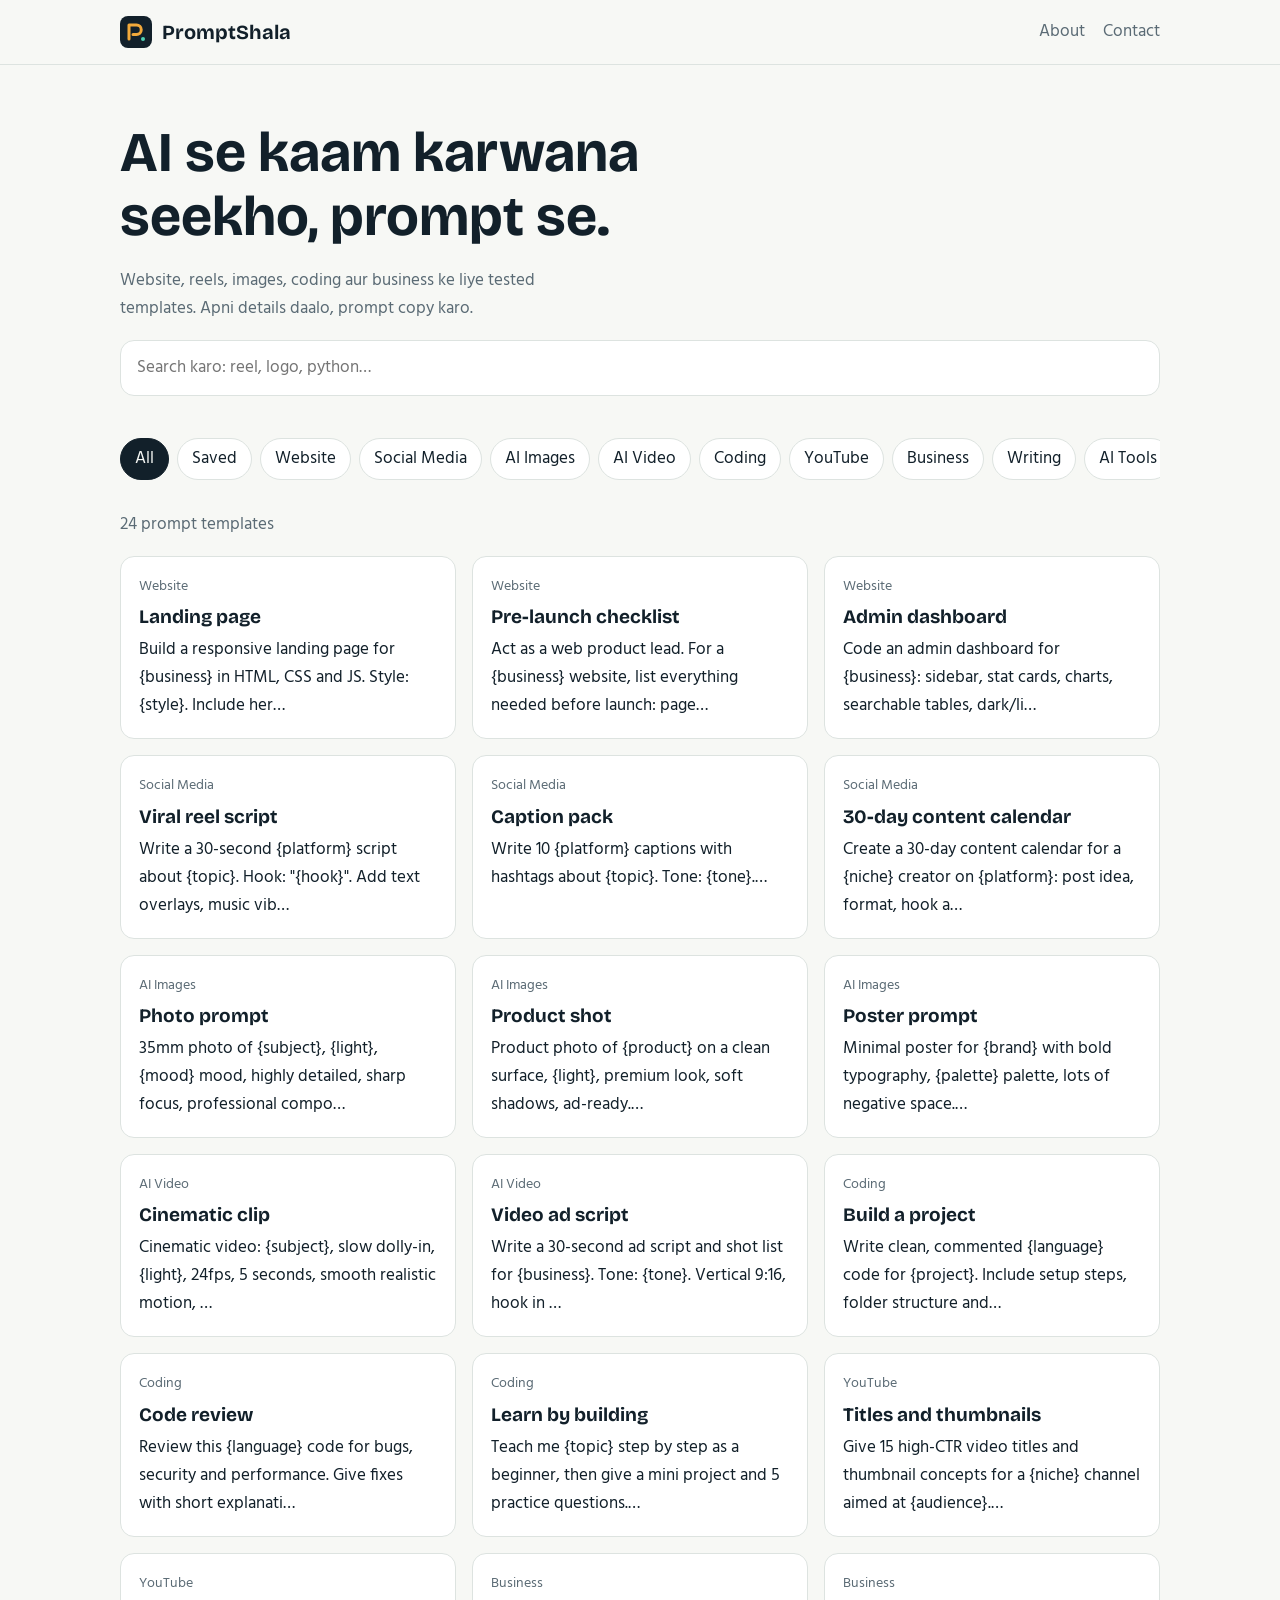
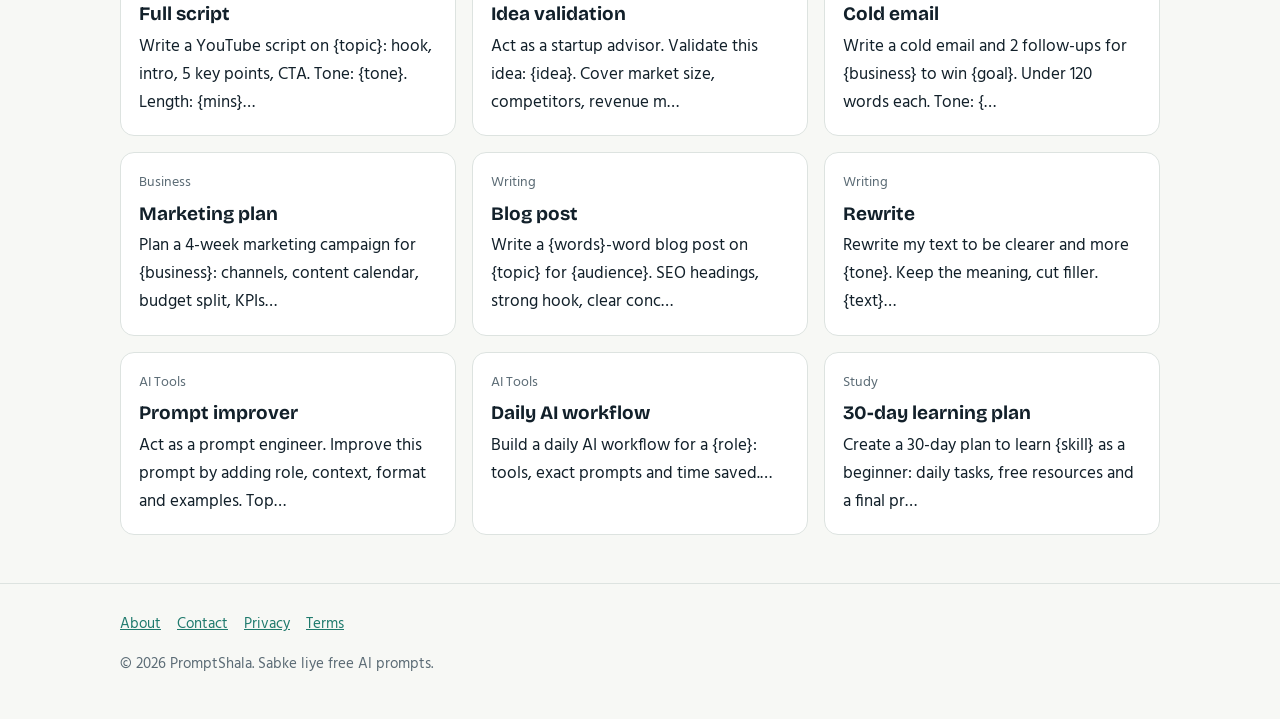
==== index.html @ 80674b30 "Add files via upload" ====
<!doctype html><html lang="hi"><head><meta charset="utf-8"><meta name="viewport" content="width=device-width,initial-scale=1"><link rel="icon" href="/favicon.svg"><link rel="preconnect" href="https://fonts.googleapis.com"><link href="https://fonts.googleapis.com/css2?family=Bricolage+Grotesque:wght@600;700&family=Hind:wght@400;600&display=swap" rel="stylesheet"><link rel="stylesheet" href="/style.css"><title>PromptShala — Free AI Prompts jo seedha kaam karein</title><meta name="description" content="ChatGPT, Gemini, Claude aur Midjourney ke liye ready-to-use prompt templates. Values badlo, copy karo, kaam shuru karo."><meta property="og:title" content="PromptShala — Free AI Prompts"><meta property="og:image" content="/logo.svg"></head><body><header><div class="wrap"><a class="brand" href="/"><img src="/logo.svg" alt="">PromptShala</a><nav><a href="/about.html">About</a><a href="/contact.html">Contact</a></nav></div></header>
<main class="wrap"><section class="hero"><h1>AI se kaam karwana seekho, prompt se.</h1><p>Website, reels, images, coding aur business ke liye tested templates. Apni details daalo, prompt copy karo.</p><input id="q" type="search" placeholder="Search karo: reel, logo, python…" aria-label="Search prompts"></section>
<div id="chips" class="chips"></div><p id="count" style="color:var(--mute)"></p><div id="grid" class="grid"></div></main>
<dialog id="dlg"><h2 id="dt"></h2><div id="fields"></div><div id="out" class="out"></div><div class="row"><button id="copy" class="btn">Copy prompt</button><button id="save" class="btn alt">Save</button><button id="close" class="btn alt">Close</button></div></dialog>
<footer><div class="wrap"><a href="/about.html">About</a><a href="/contact.html">Contact</a><a href="/privacy.html">Privacy</a><a href="/terms.html">Terms</a><p>© 2026 PromptShala. Sabke liye free AI prompts.</p></div></footer><script src="/app.js"></script></body></html>
---- style.css ----
:root{--bg:#F7F8F5;--ink:#12202A;--mute:#5B6B75;--card:#fff;--line:#DDE3E0;--acc:#F2A93B;--teal:#1F7A6D;--r:14px}
@media(prefers-color-scheme:dark){:root{--bg:#0E1A22;--ink:#EAF0EE;--mute:#9AAAB3;--card:#152630;--line:#25394380;--teal:#4FD1B5}}
*{box-sizing:border-box}body{margin:0;background:var(--bg);color:var(--ink);font:17px/1.65 Hind,system-ui,sans-serif}
h1,h2,h3,.brand{font-family:'Bricolage Grotesque',Hind,sans-serif;line-height:1.15;margin:0}
a{color:var(--teal)}.wrap{max-width:1080px;margin:auto;padding:0 20px}
header{border-bottom:1px solid var(--line)}header .wrap{display:flex;align-items:center;justify-content:space-between;height:64px}
.brand{display:flex;gap:10px;align-items:center;font-weight:700;font-size:20px;color:var(--ink);text-decoration:none}.brand img{width:32px}
nav a{margin-left:18px;color:var(--mute);text-decoration:none}nav a:hover{color:var(--ink)}
.hero{padding:56px 0 28px}.hero h1{font-size:clamp(32px,6vw,56px);max-width:15ch}.hero p{color:var(--mute);max-width:52ch}
input,textarea{width:100%;padding:13px 16px;border:1px solid var(--line);border-radius:var(--r);background:var(--card);color:var(--ink);font:inherit}
input:focus-visible,button:focus-visible,a:focus-visible{outline:3px solid var(--acc);outline-offset:2px}
.chips{display:flex;gap:8px;overflow-x:auto;padding:14px 0}.chip{flex:none;border:1px solid var(--line);background:var(--card);color:var(--ink);padding:6px 14px;border-radius:99px;cursor:pointer;font:inherit}
.chip.on{background:var(--ink);color:var(--bg);border-color:var(--ink)}
.grid{display:grid;grid-template-columns:repeat(auto-fill,minmax(290px,1fr));gap:16px;padding-bottom:48px}
.card{background:var(--card);border:1px solid var(--line);border-radius:var(--r);padding:18px;display:flex;flex-direction:column;gap:8px;cursor:pointer;text-align:left;color:var(--ink);font:inherit}
.card:hover{border-color:var(--teal)}.card h3{font-size:19px}.card small{color:var(--mute)}
.btn{background:var(--acc);color:#12202A;border:0;padding:11px 20px;border-radius:10px;font:600 16px Hind;cursor:pointer}.btn.alt{background:transparent;border:1px solid var(--line);color:var(--ink)}
dialog{border:0;border-radius:18px;padding:24px;width:min(560px,94vw);background:var(--bg);color:var(--ink)}dialog::backdrop{background:#000a}
label{display:block;font-size:14px;color:var(--mute);margin:12px 0 4px}
.out{white-space:pre-wrap;background:var(--card);border:1px solid var(--line);border-radius:var(--r);padding:14px;margin:16px 0;font-size:15px}
.row{display:flex;gap:10px;flex-wrap:wrap}footer{border-top:1px solid var(--line);padding:28px 0;color:var(--mute);font-size:15px}footer a{margin-right:16px}
.page{padding:40px 0 60px;max-width:70ch}.page h1{font-size:38px;margin-bottom:16px}.page h2{font-size:22px;margin:28px 0 6px}
.empty{grid-column:1/-1;color:var(--mute)}
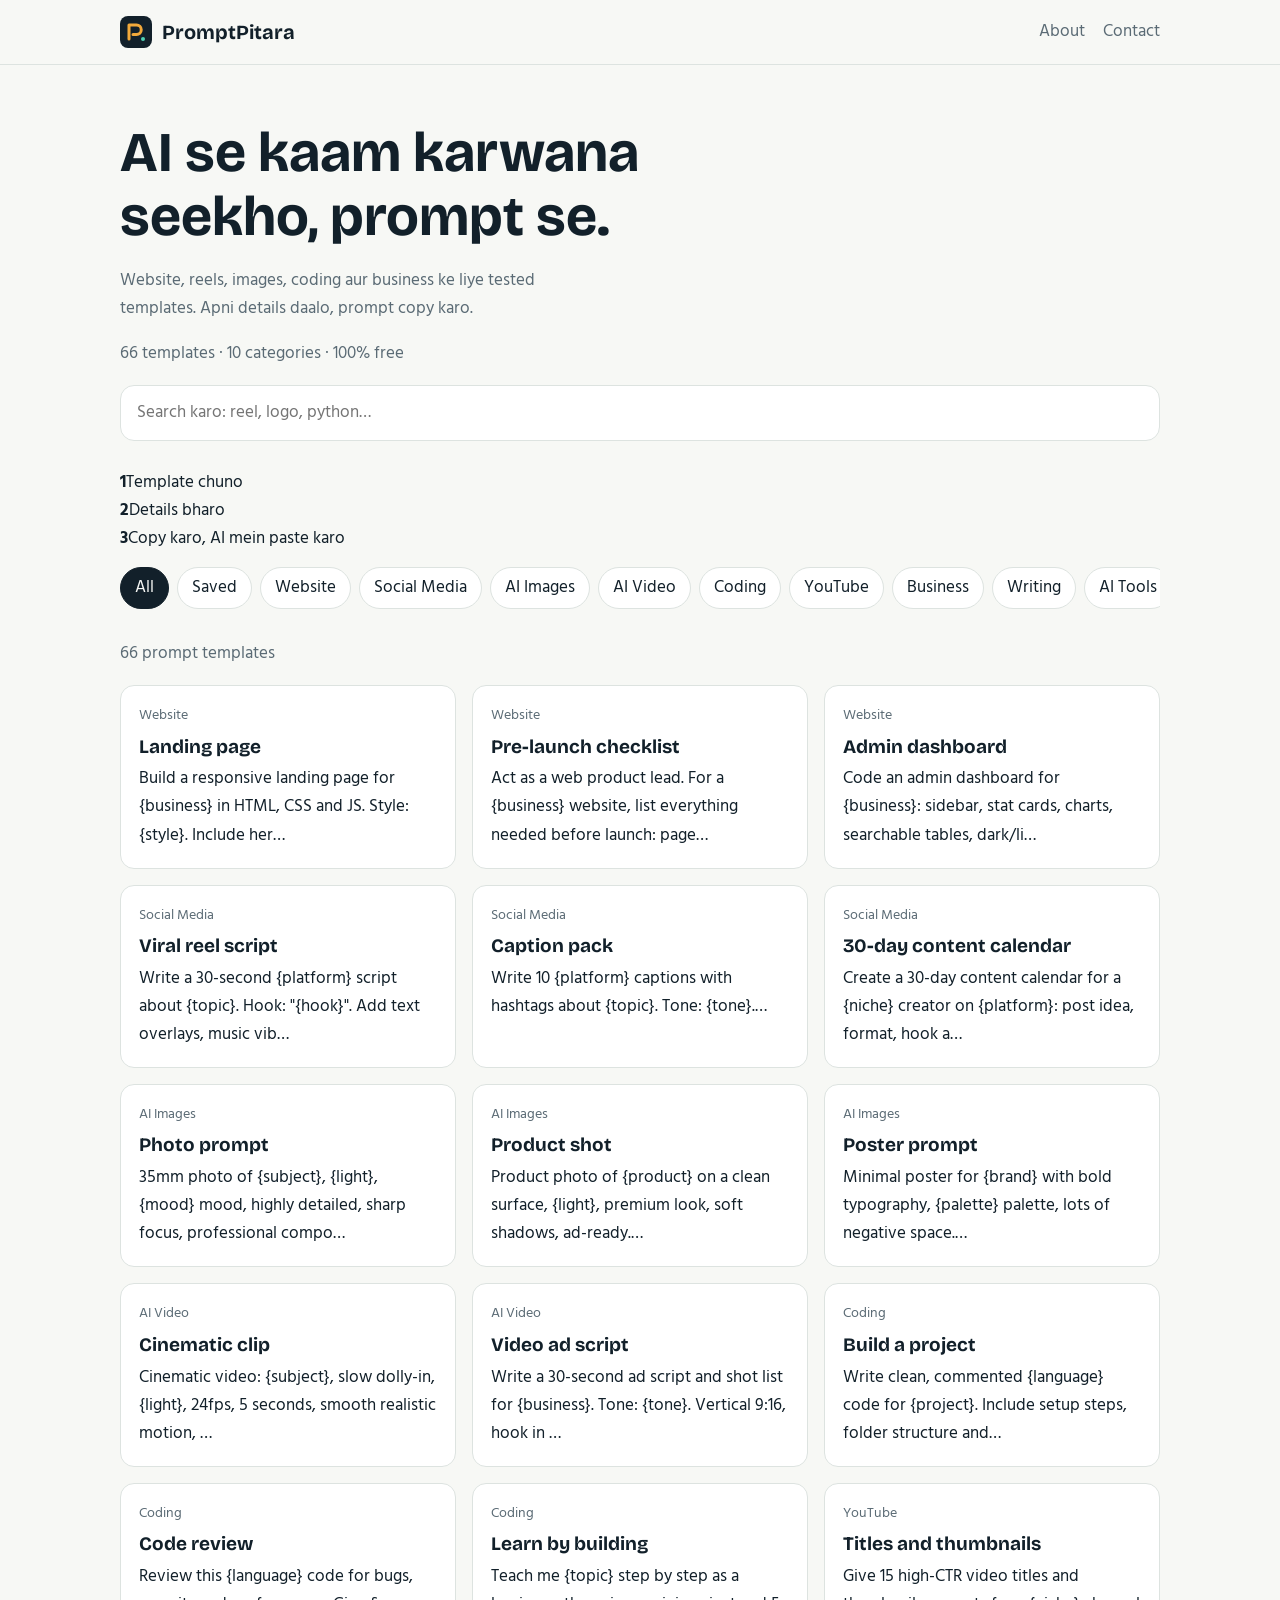
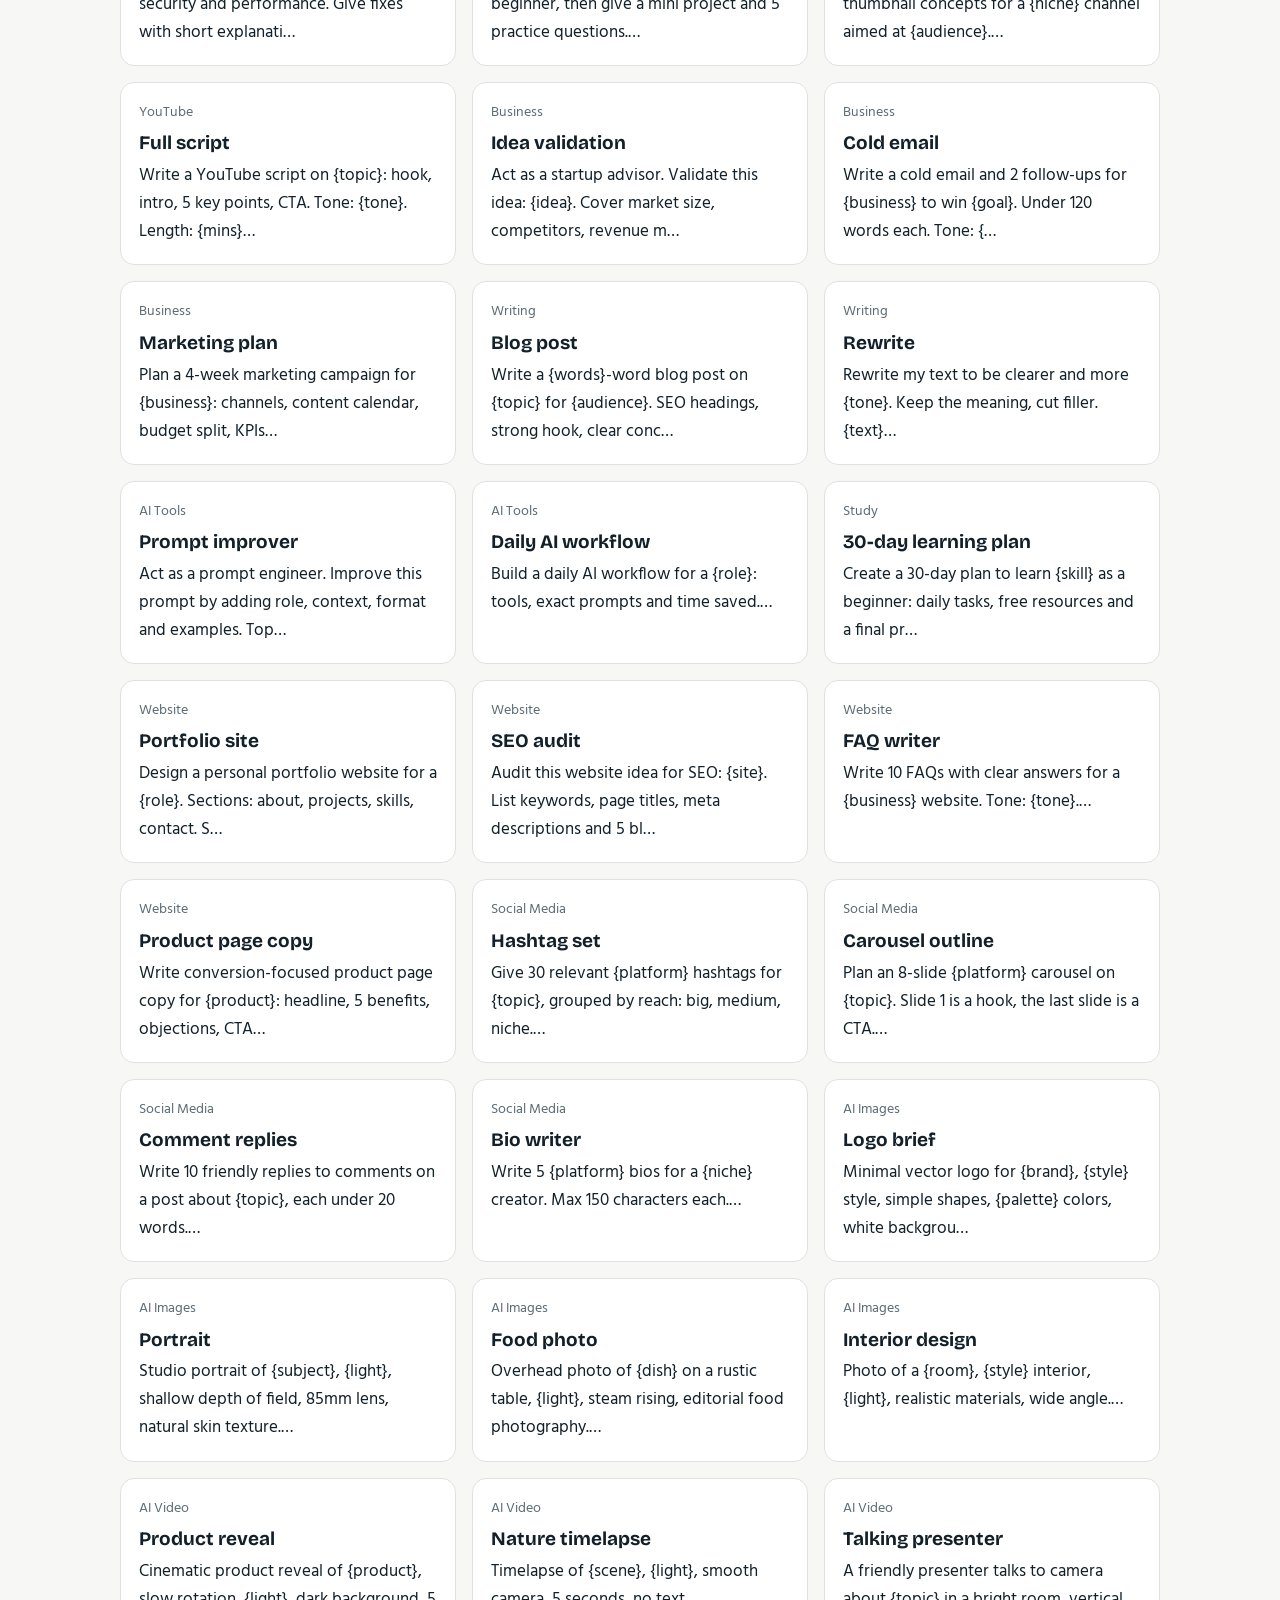
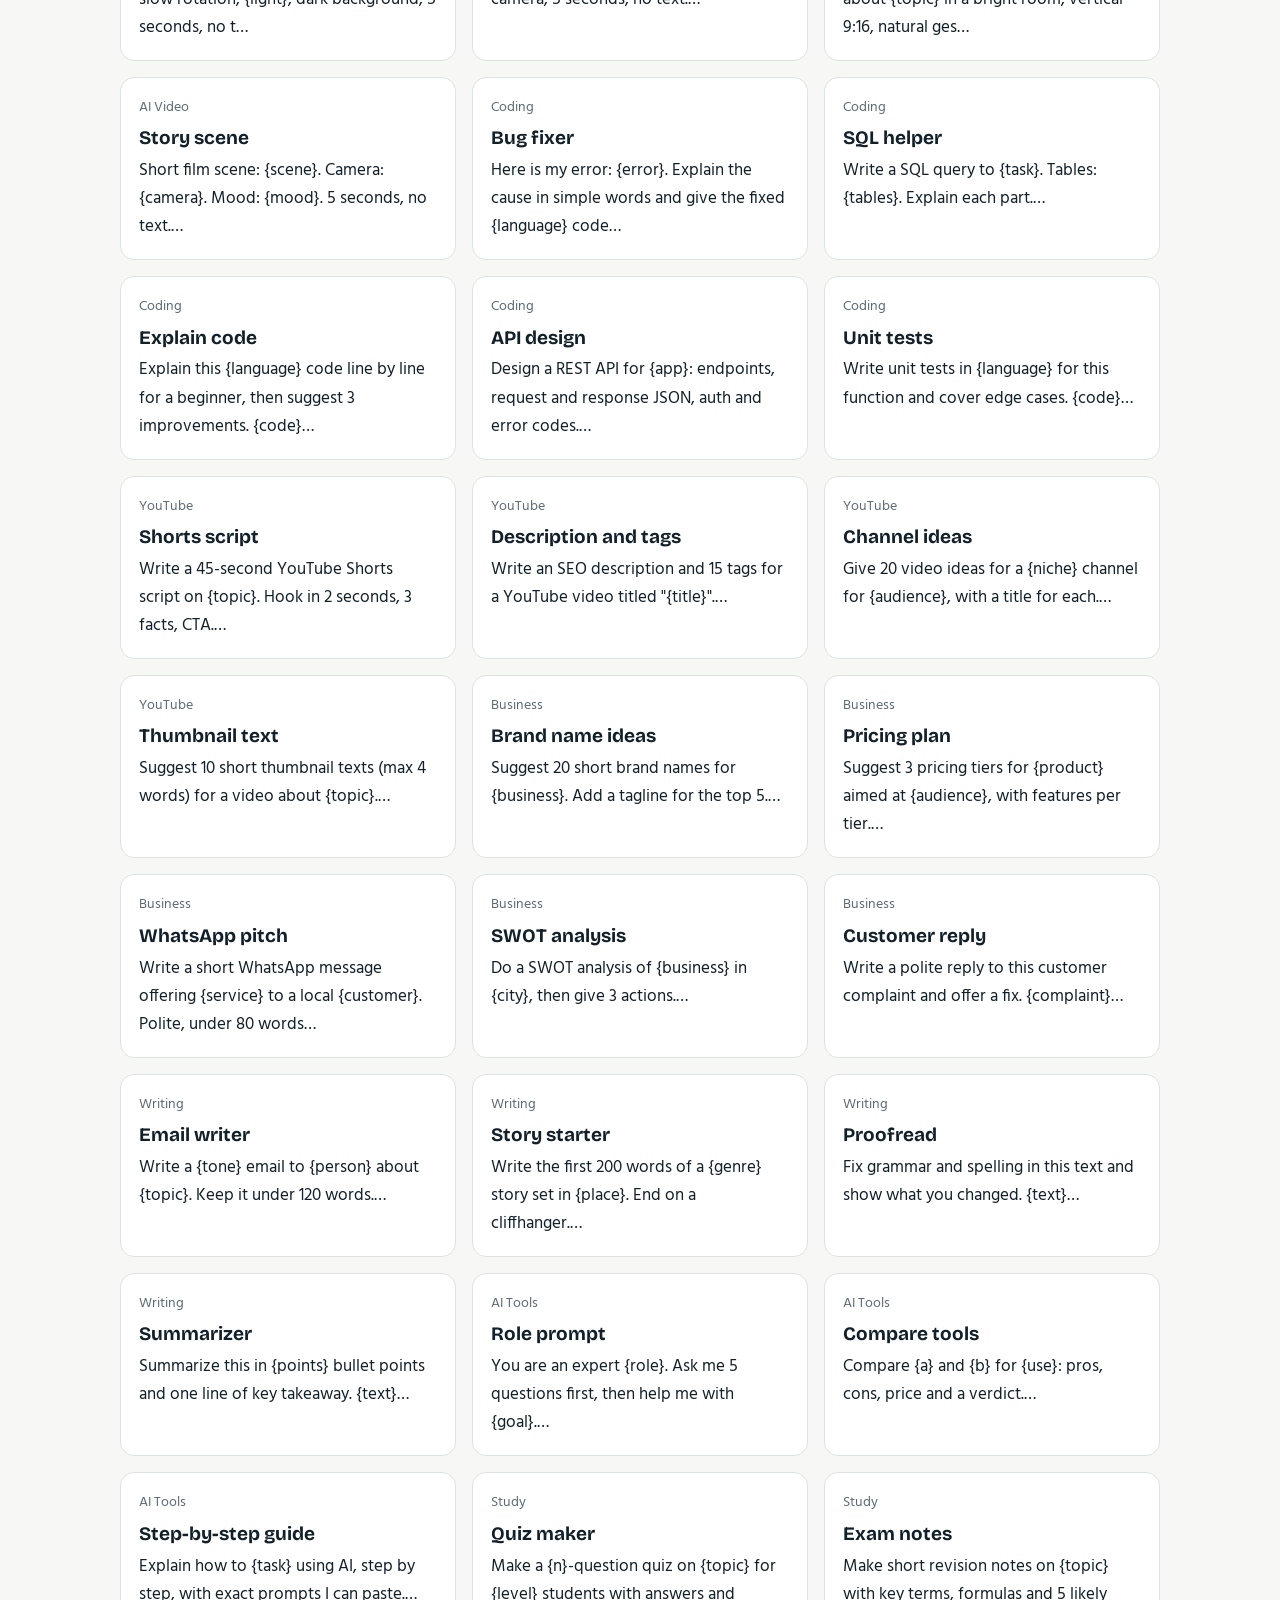
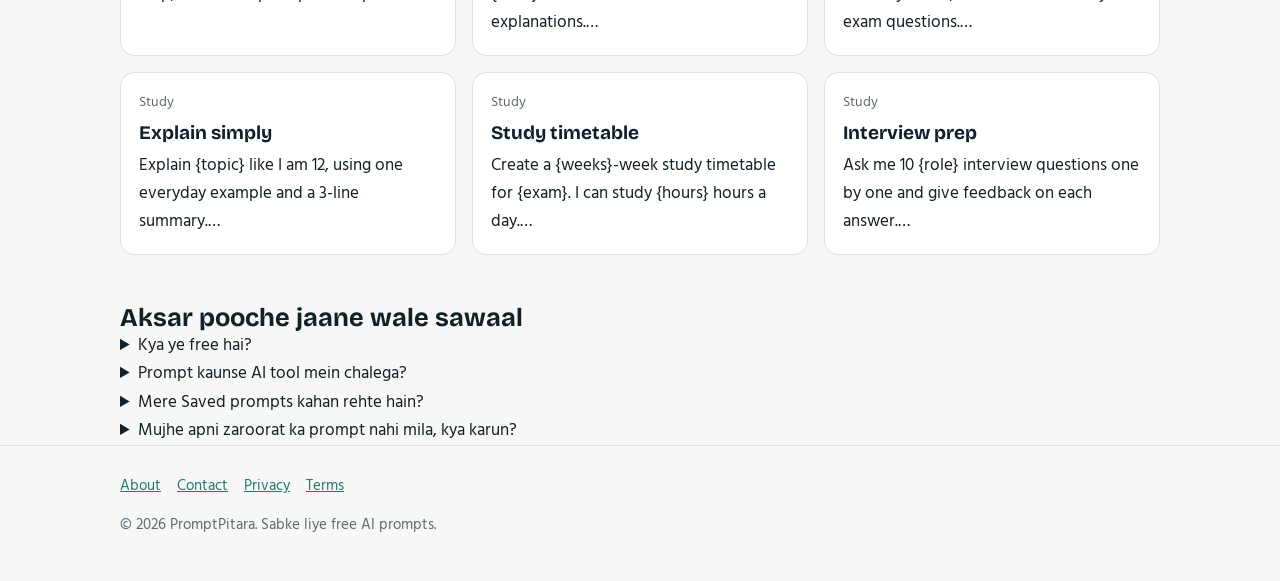
==== commit 317d889b: "Add files via upload" ====
--- a/index.html
+++ b/index.html
@@ -1,5 +1,14 @@
-<!doctype html><html lang="hi"><head><meta charset="utf-8"><meta name="viewport" content="width=device-width,initial-scale=1"><link rel="icon" href="/favicon.svg"><link rel="preconnect" href="https://fonts.googleapis.com"><link href="https://fonts.googleapis.com/css2?family=Bricolage+Grotesque:wght@600;700&family=Hind:wght@400;600&display=swap" rel="stylesheet"><link rel="stylesheet" href="/style.css"><title>PromptShala — Free AI Prompts jo seedha kaam karein</title><meta name="description" content="ChatGPT, Gemini, Claude aur Midjourney ke liye ready-to-use prompt templates. Values badlo, copy karo, kaam shuru karo."><meta property="og:title" content="PromptShala — Free AI Prompts"><meta property="og:image" content="/logo.svg"></head><body><header><div class="wrap"><a class="brand" href="/"><img src="/logo.svg" alt="">PromptShala</a><nav><a href="/about.html">About</a><a href="/contact.html">Contact</a></nav></div></header>
-<main class="wrap"><section class="hero"><h1>AI se kaam karwana seekho, prompt se.</h1><p>Website, reels, images, coding aur business ke liye tested templates. Apni details daalo, prompt copy karo.</p><input id="q" type="search" placeholder="Search karo: reel, logo, python…" aria-label="Search prompts"></section>
-<div id="chips" class="chips"></div><p id="count" style="color:var(--mute)"></p><div id="grid" class="grid"></div></main>
+<!doctype html><html lang="hi"><head><meta charset="utf-8"><meta name="viewport" content="width=device-width,initial-scale=1"><link rel="icon" href="/favicon.svg"><link rel="preconnect" href="https://fonts.googleapis.com"><link href="https://fonts.googleapis.com/css2?family=Bricolage+Grotesque:wght@600;700&family=Hind:wght@400;600&display=swap" rel="stylesheet"><link rel="stylesheet" href="/style.css">
+<title>PromptPitara — Free AI Prompts jo seedha kaam karein</title><meta name="description" content="Website, reels, images, coding aur business ke liye ready-to-use AI prompt templates. Details bharo, copy karo, kaam shuru karo."><link rel="canonical" href="https://promptshala-theta.vercel.app/">
+<meta property="og:type" content="website"><meta property="og:site_name" content="PromptPitara"><meta property="og:title" content="PromptPitara — Free AI Prompts"><meta property="og:description" content="Ready-to-use AI prompt templates. Details bharo, copy karo, use karo."><meta property="og:url" content="https://promptshala-theta.vercel.app/"><meta property="og:image" content="https://promptshala-theta.vercel.app/og.png"><meta name="twitter:card" content="summary_large_image"><meta name="twitter:image" content="https://promptshala-theta.vercel.app/og.png"><meta name="theme-color" content="#12202A"></head><body>
+<header><div class="wrap"><a class="brand" href="/"><img src="/logo.svg" alt="">PromptPitara</a><nav><a href="/about.html">About</a><a href="/contact.html">Contact</a></nav></div></header>
+<main class="wrap"><section class="hero"><h1>AI se kaam karwana seekho, prompt se.</h1><p>Website, reels, images, coding aur business ke liye tested templates. Apni details daalo, prompt copy karo.</p><p id="stats" class="stats"></p><input id="q" type="search" placeholder="Search karo: reel, logo, python…" aria-label="Search prompts"></section>
+<section class="steps"><div><b>1</b><span>Template chuno</span></div><div><b>2</b><span>Details bharo</span></div><div><b>3</b><span>Copy karo, AI mein paste karo</span></div></section>
+<div id="chips" class="chips"></div><p id="count" style="color:var(--mute)"></p><div id="grid" class="grid"></div>
+<section class="faq"><h2>Aksar pooche jaane wale sawaal</h2>
+<details><summary>Kya ye free hai?</summary><p>Haan, saare prompts free hain. Koi login ya payment nahi chahiye.</p></details>
+<details><summary>Prompt kaunse AI tool mein chalega?</summary><p>ChatGPT, Gemini, Claude, Midjourney, Flow jaise kisi bhi tool mein. Bas copy karke paste karo.</p></details>
+<details><summary>Mere Saved prompts kahan rehte hain?</summary><p>Aapke apne browser mein, isliye wo sirf isi phone ya browser par dikhenge.</p></details>
+<details><summary>Mujhe apni zaroorat ka prompt nahi mila, kya karun?</summary><p>Contact page par likho. Hum naye templates add karte rehte hain.</p></details></section></main>
 <dialog id="dlg"><h2 id="dt"></h2><div id="fields"></div><div id="out" class="out"></div><div class="row"><button id="copy" class="btn">Copy prompt</button><button id="save" class="btn alt">Save</button><button id="close" class="btn alt">Close</button></div></dialog>
-<footer><div class="wrap"><a href="/about.html">About</a><a href="/contact.html">Contact</a><a href="/privacy.html">Privacy</a><a href="/terms.html">Terms</a><p>© 2026 PromptShala. Sabke liye free AI prompts.</p></div></footer><script src="/app.js"></script></body></html>
+<footer><div class="wrap"><a href="/about.html">About</a><a href="/contact.html">Contact</a><a href="/privacy.html">Privacy</a><a href="/terms.html">Terms</a><p>© 2026 PromptPitara. Sabke liye free AI prompts.</p></div></footer><script src="/app.js"></script></body></html>
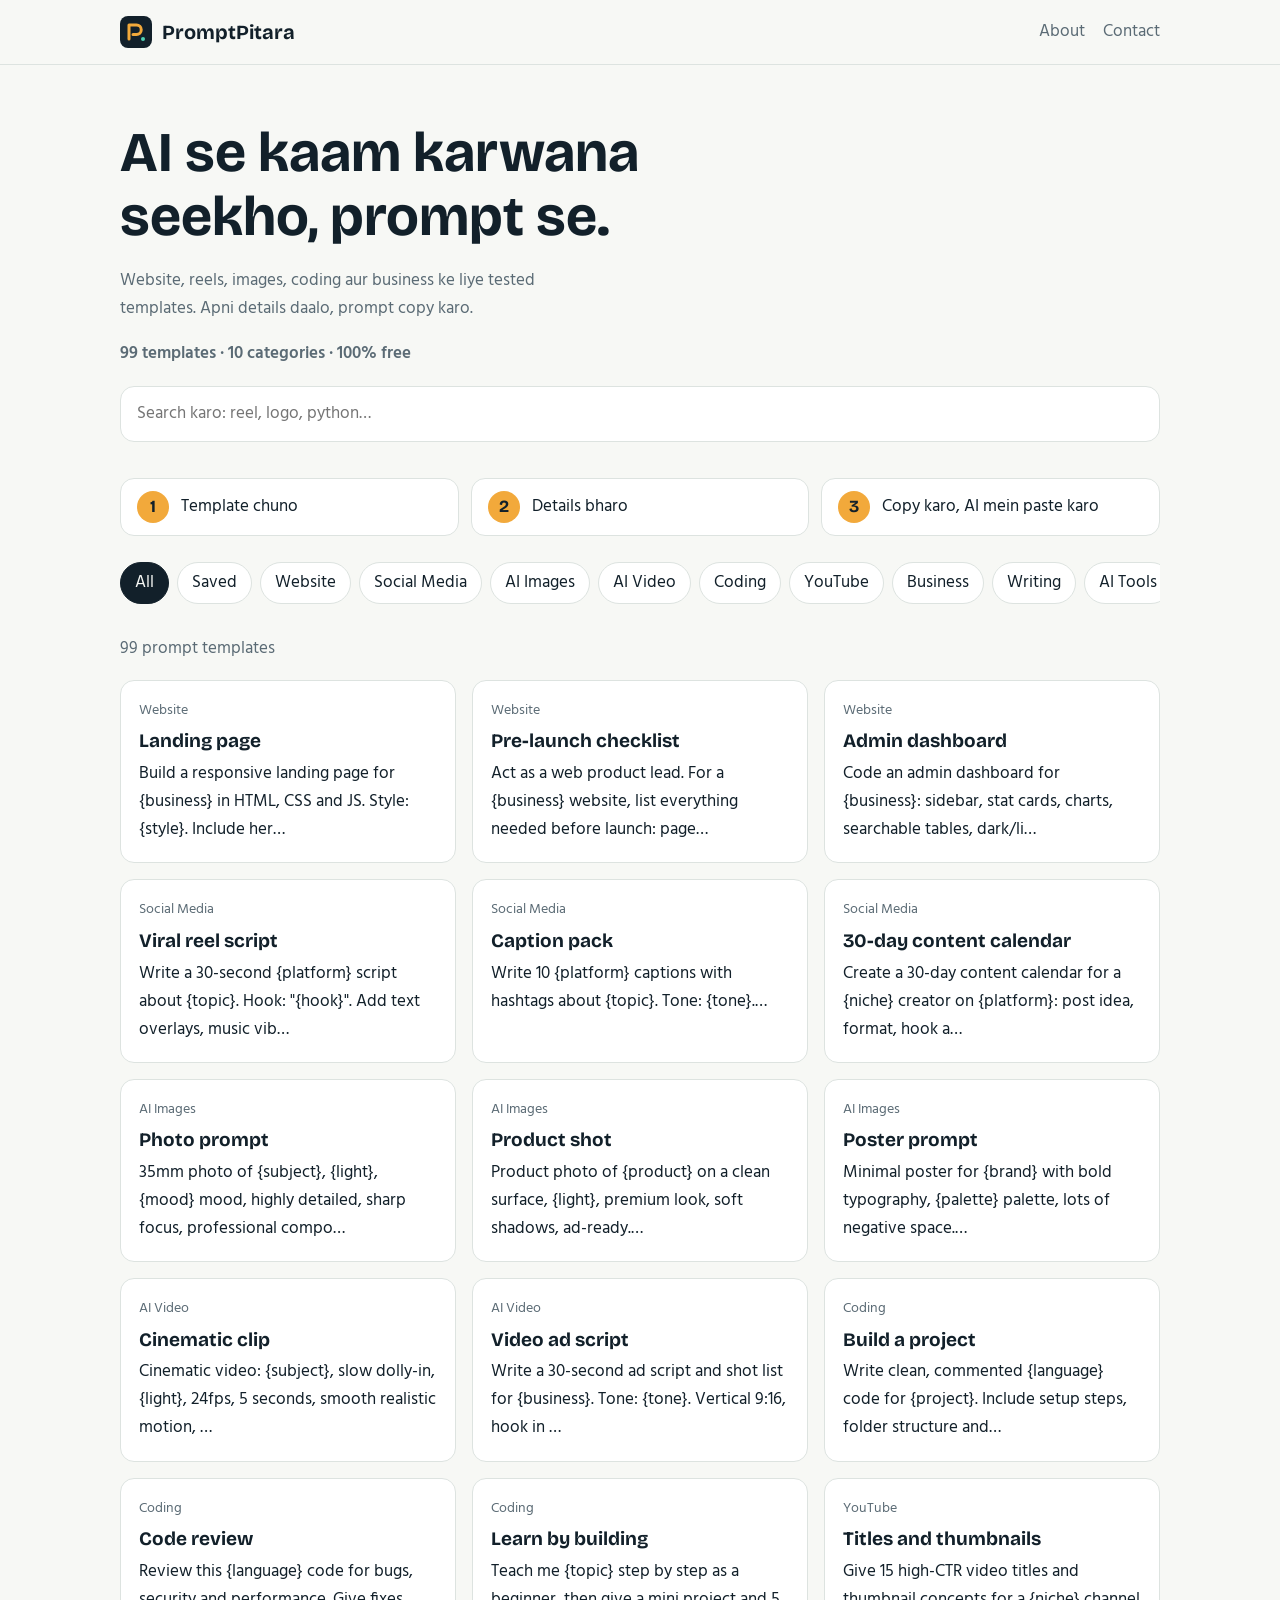
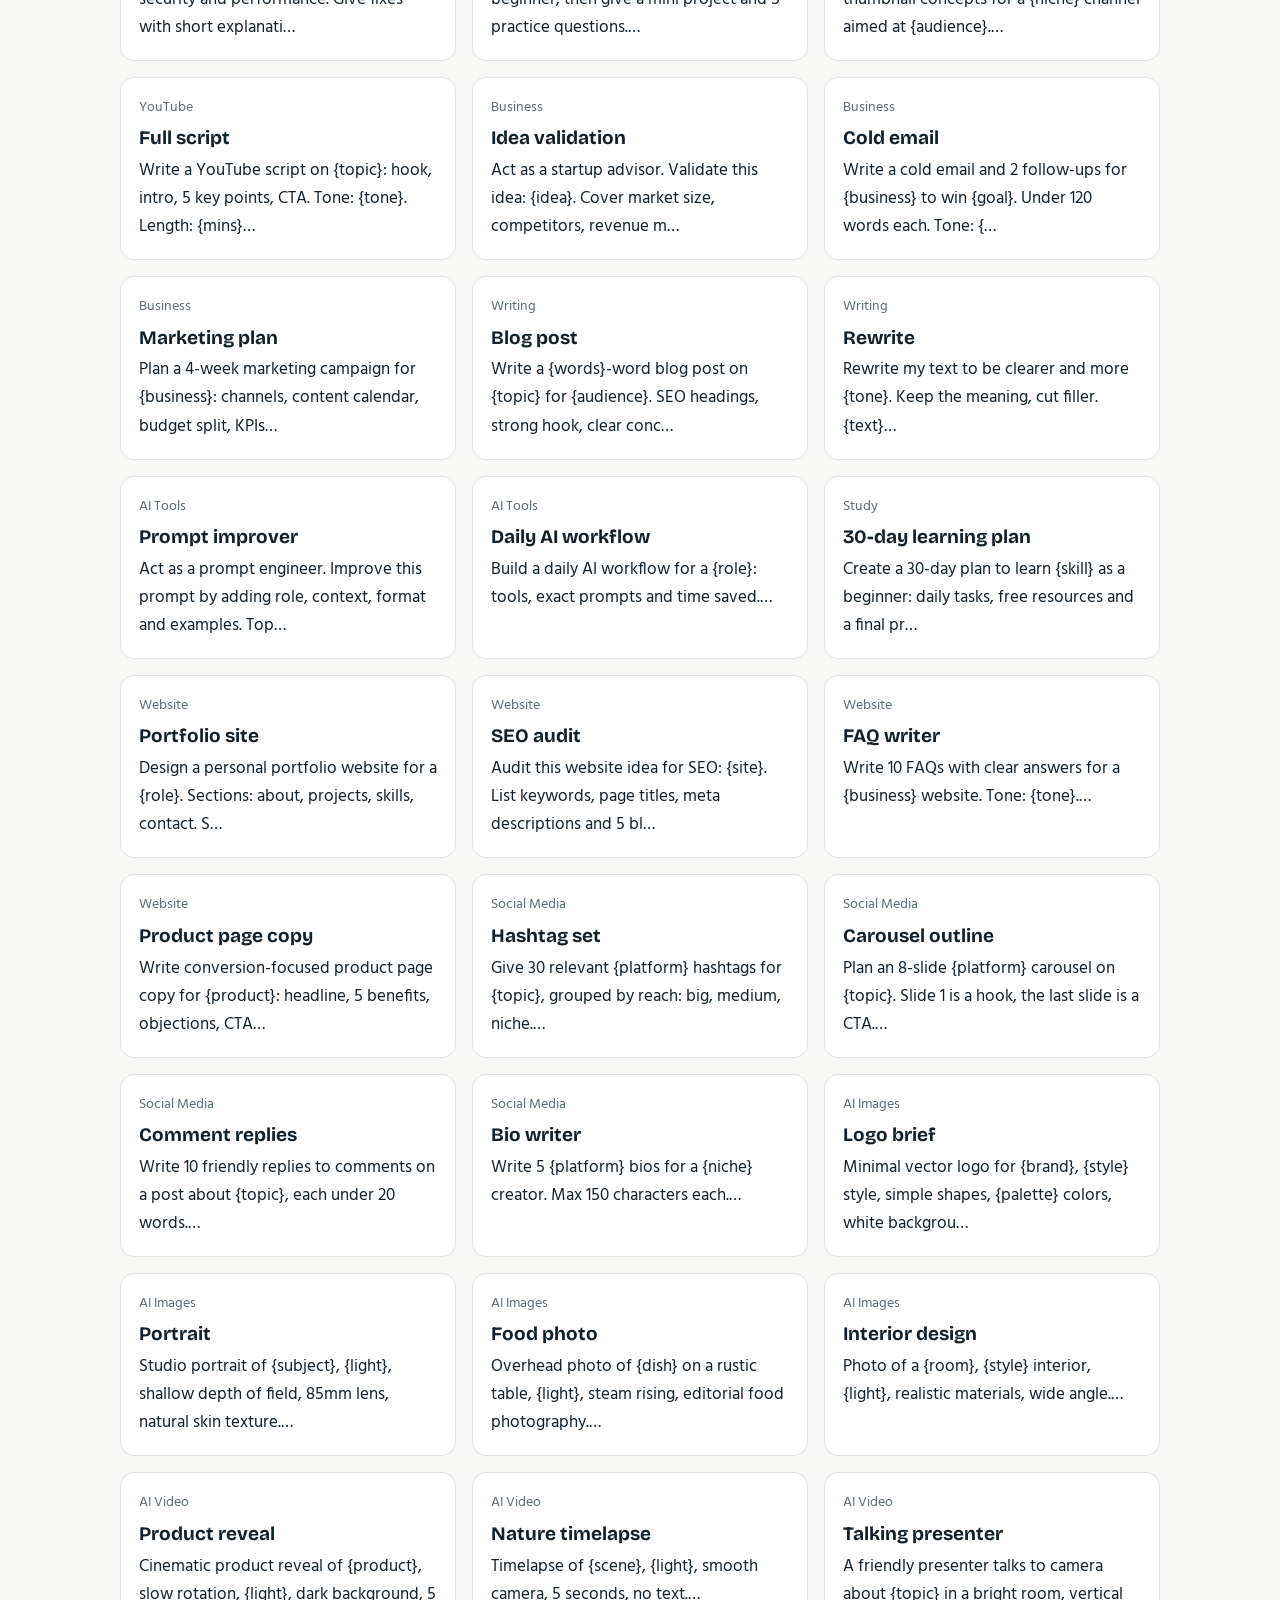
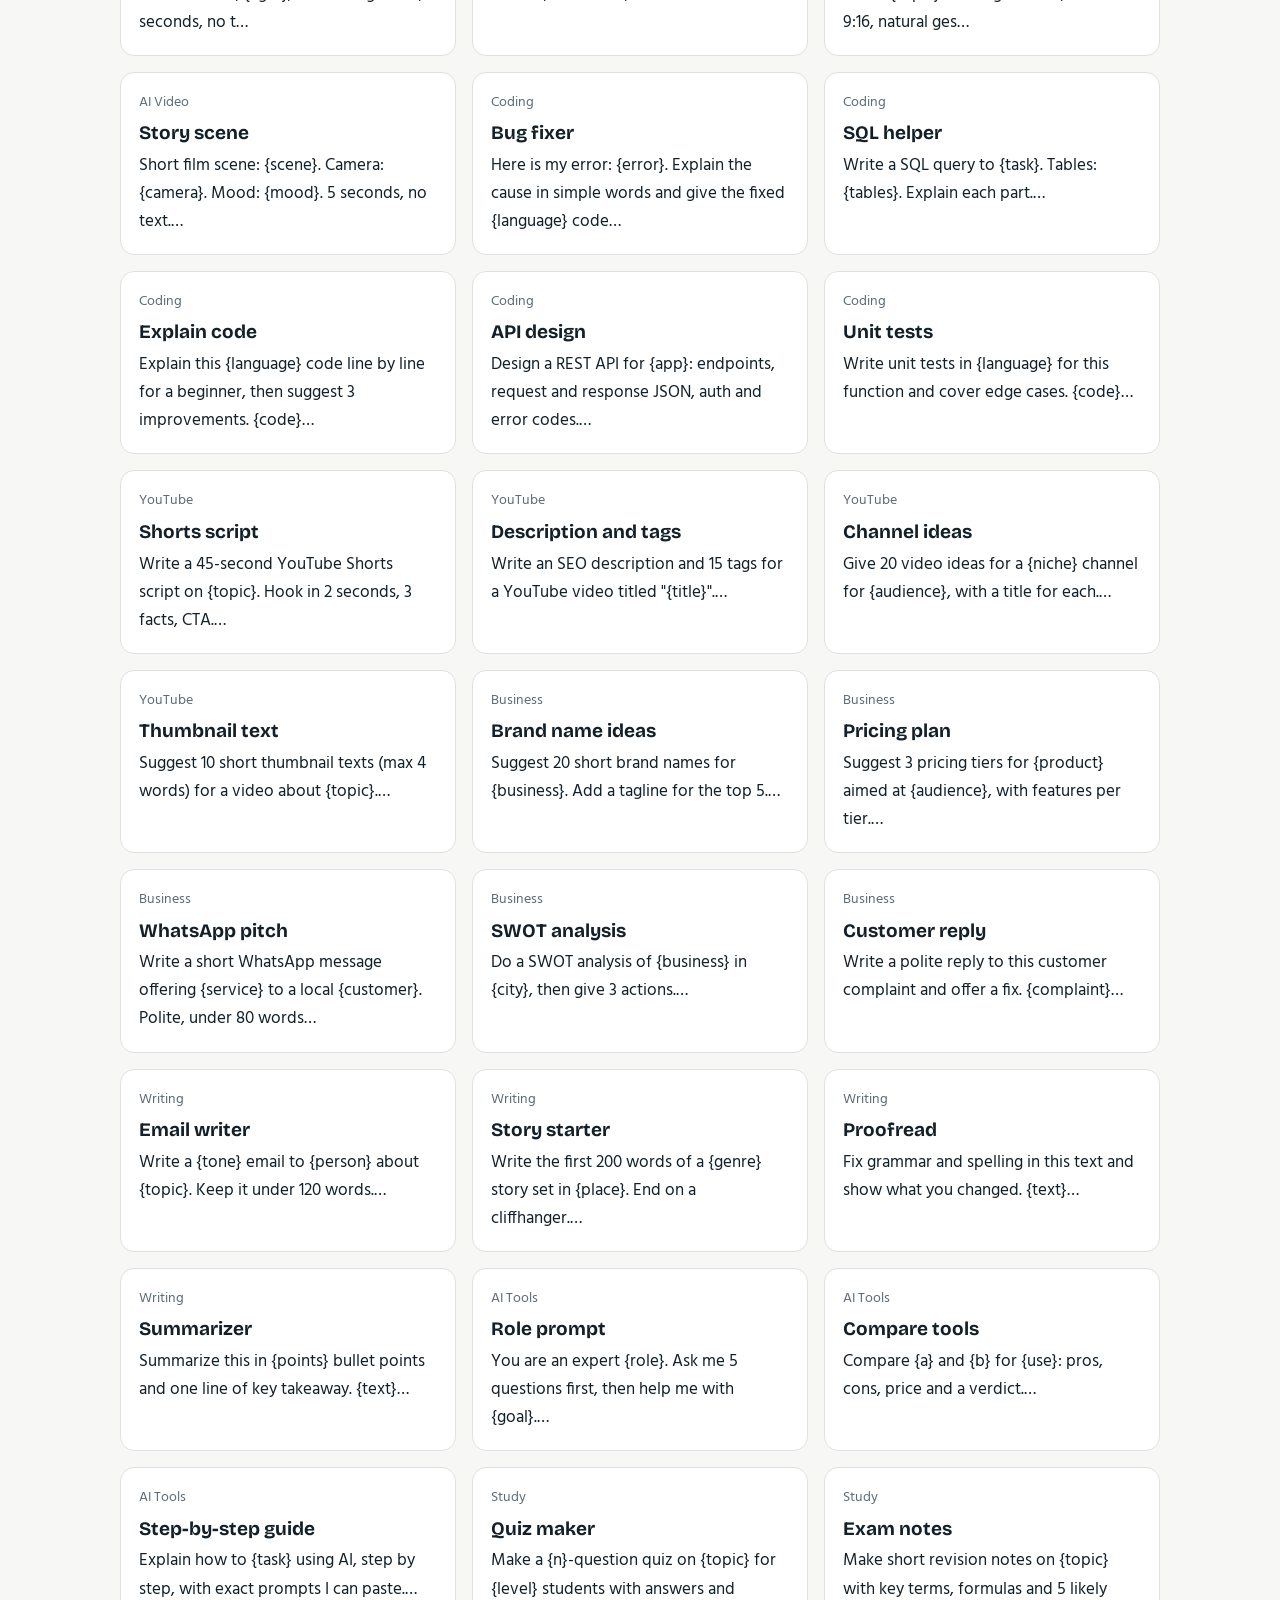
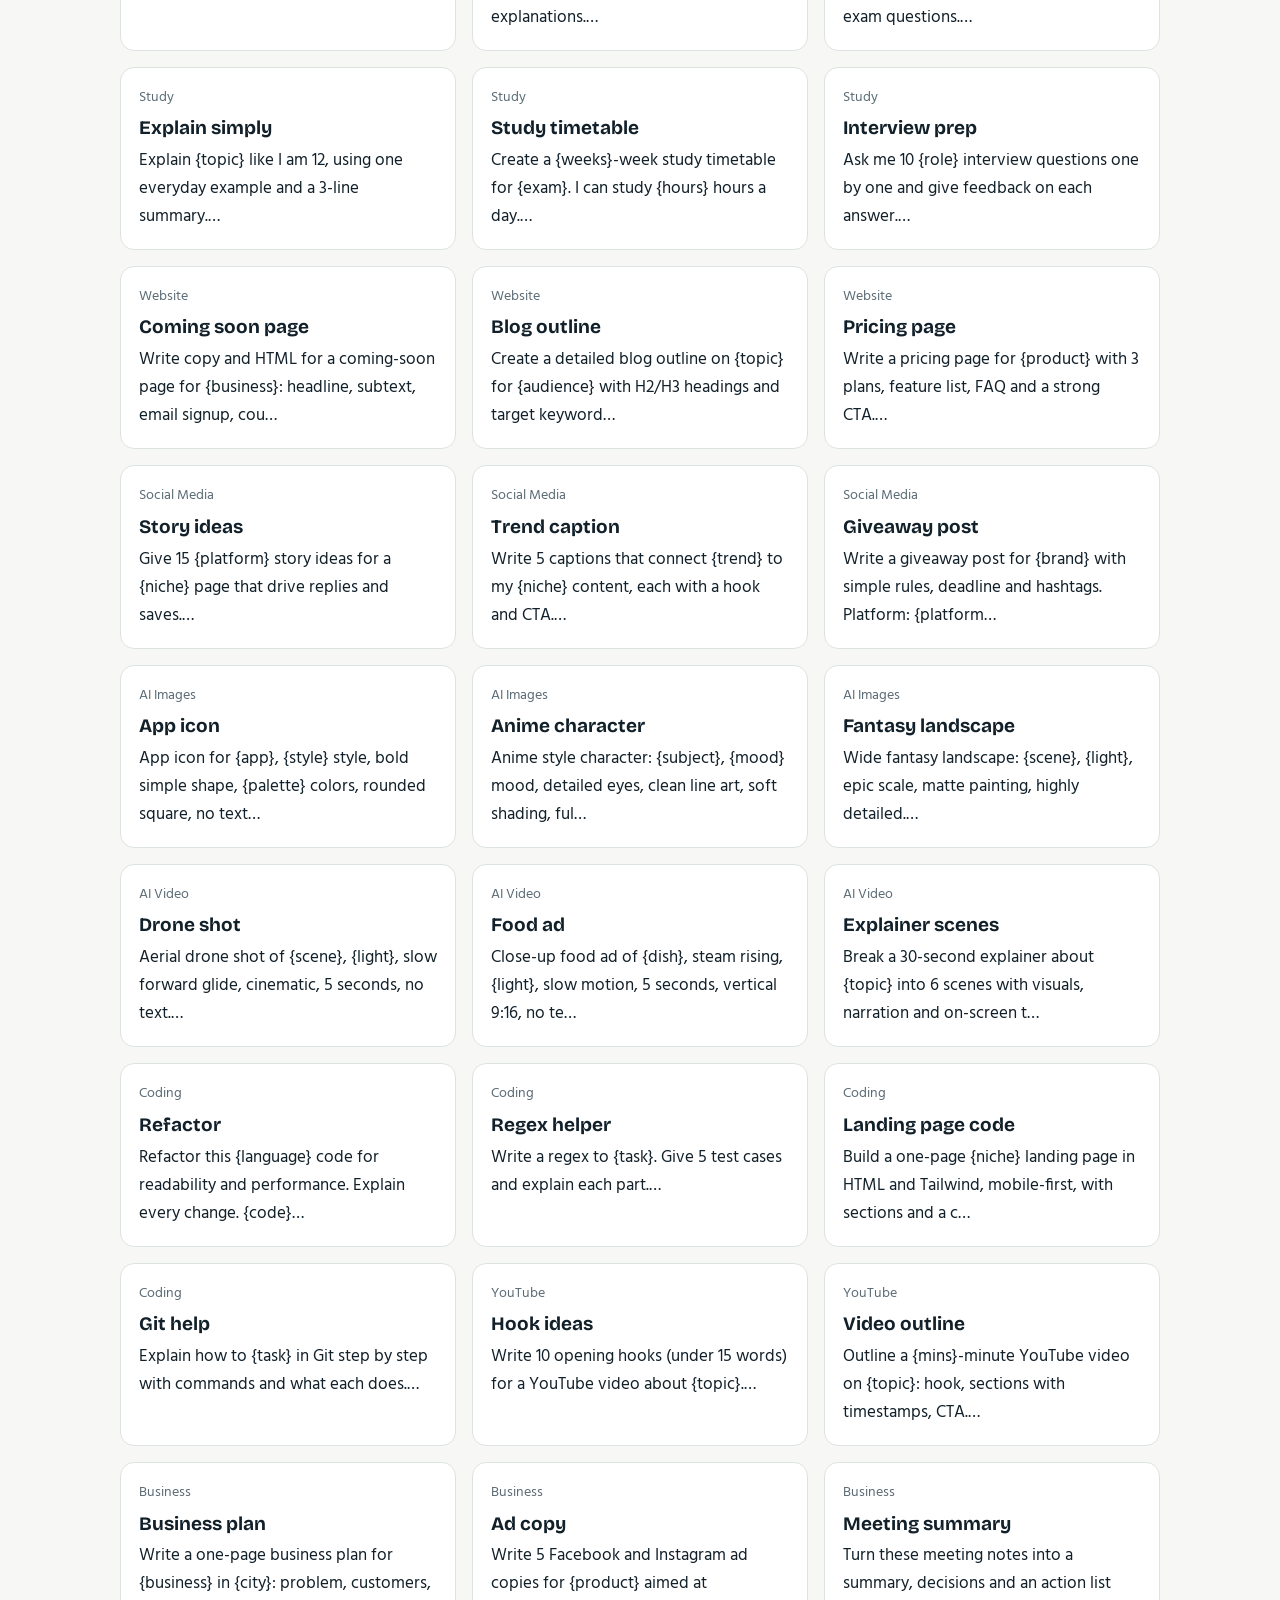
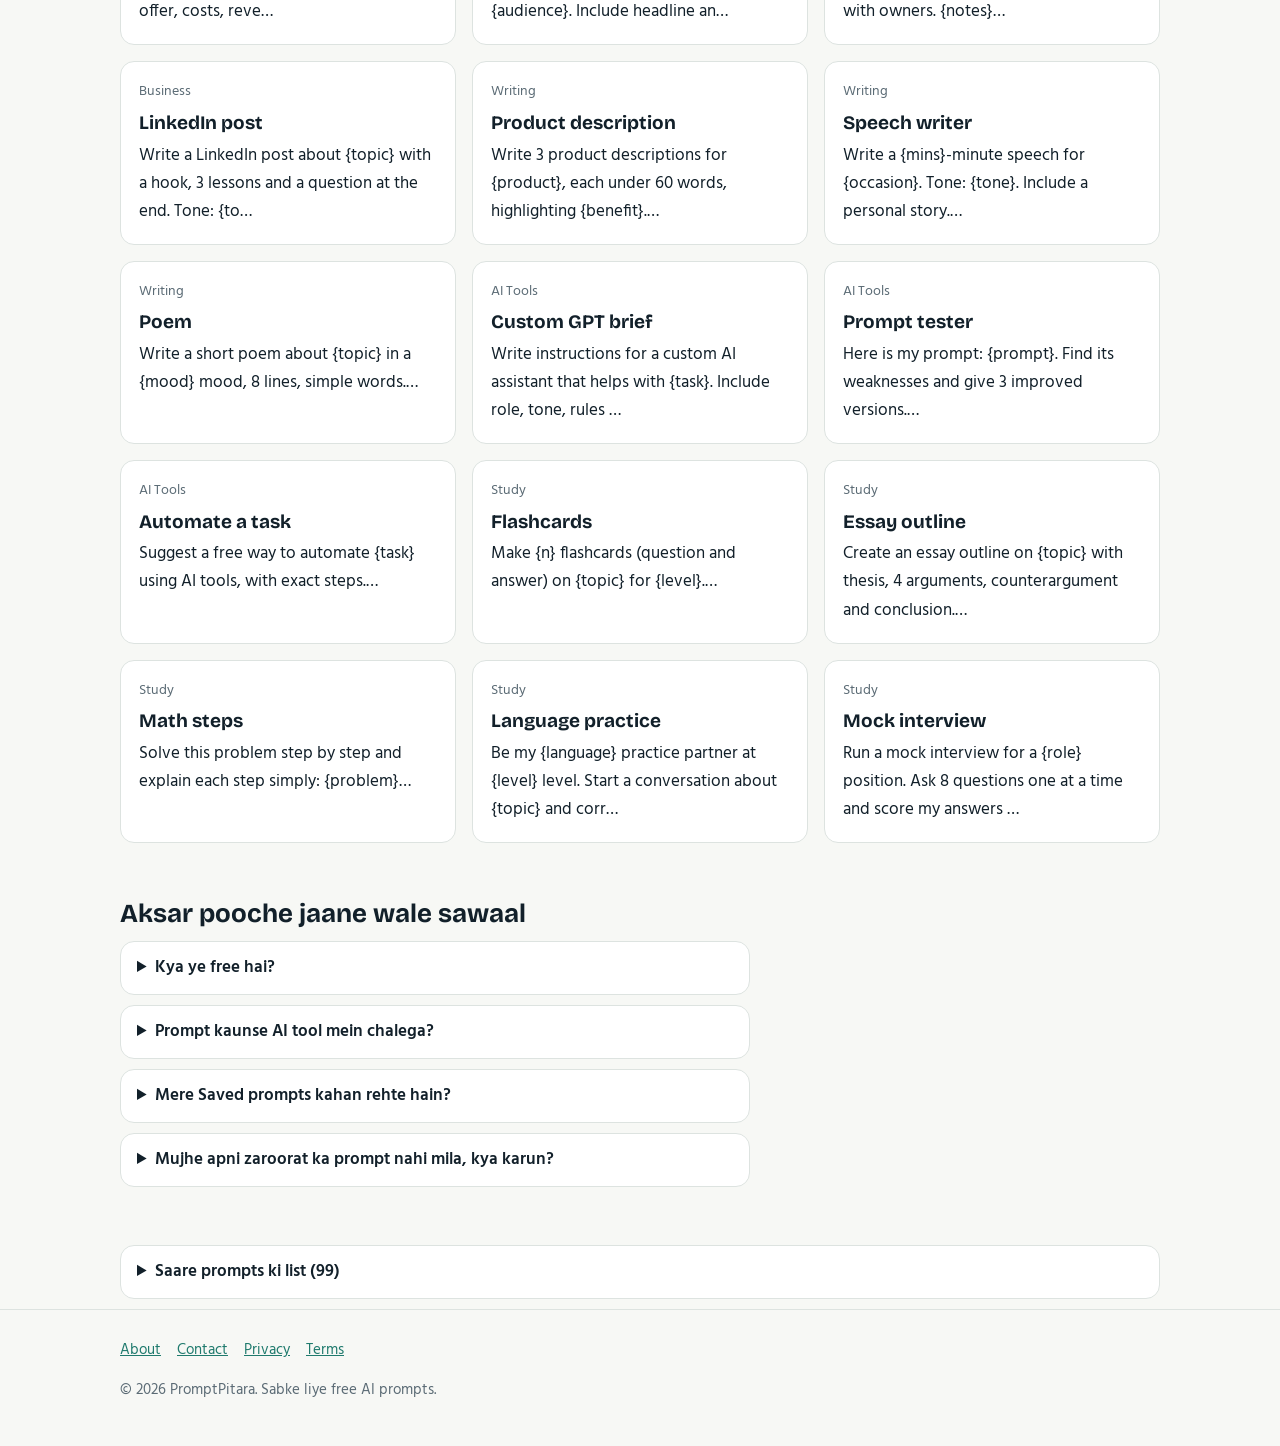
==== commit 27157f2f: "Add files via upload" ====
--- a/index.html
+++ b/index.html
@@ -1,4 +1,4 @@
-<!doctype html><html lang="hi"><head><meta charset="utf-8"><meta name="viewport" content="width=device-width,initial-scale=1"><link rel="icon" href="/favicon.svg"><link rel="preconnect" href="https://fonts.googleapis.com"><link href="https://fonts.googleapis.com/css2?family=Bricolage+Grotesque:wght@600;700&family=Hind:wght@400;600&display=swap" rel="stylesheet"><link rel="stylesheet" href="/style.css">
+<!doctype html><html lang="en"><head><meta charset="utf-8"><meta name="viewport" content="width=device-width,initial-scale=1"><link rel="icon" href="/favicon.svg"><link rel="preconnect" href="https://fonts.googleapis.com"><link href="https://fonts.googleapis.com/css2?family=Bricolage+Grotesque:wght@600;700&family=Hind:wght@400;600&display=swap" rel="stylesheet"><link rel="stylesheet" href="/style.css">
 <title>PromptPitara — Free AI Prompts jo seedha kaam karein</title><meta name="description" content="Website, reels, images, coding aur business ke liye ready-to-use AI prompt templates. Details bharo, copy karo, kaam shuru karo."><link rel="canonical" href="https://promptshala-theta.vercel.app/">
 <meta property="og:type" content="website"><meta property="og:site_name" content="PromptPitara"><meta property="og:title" content="PromptPitara — Free AI Prompts"><meta property="og:description" content="Ready-to-use AI prompt templates. Details bharo, copy karo, use karo."><meta property="og:url" content="https://promptshala-theta.vercel.app/"><meta property="og:image" content="https://promptshala-theta.vercel.app/og.png"><meta name="twitter:card" content="summary_large_image"><meta name="twitter:image" content="https://promptshala-theta.vercel.app/og.png"><meta name="theme-color" content="#12202A"></head><body>
 <header><div class="wrap"><a class="brand" href="/"><img src="/logo.svg" alt="">PromptPitara</a><nav><a href="/about.html">About</a><a href="/contact.html">Contact</a></nav></div></header>
@@ -9,6 +9,6 @@
 <details><summary>Kya ye free hai?</summary><p>Haan, saare prompts free hain. Koi login ya payment nahi chahiye.</p></details>
 <details><summary>Prompt kaunse AI tool mein chalega?</summary><p>ChatGPT, Gemini, Claude, Midjourney, Flow jaise kisi bhi tool mein. Bas copy karke paste karo.</p></details>
 <details><summary>Mere Saved prompts kahan rehte hain?</summary><p>Aapke apne browser mein, isliye wo sirf isi phone ya browser par dikhenge.</p></details>
-<details><summary>Mujhe apni zaroorat ka prompt nahi mila, kya karun?</summary><p>Contact page par likho. Hum naye templates add karte rehte hain.</p></details></section></main>
-<dialog id="dlg"><h2 id="dt"></h2><div id="fields"></div><div id="out" class="out"></div><div class="row"><button id="copy" class="btn">Copy prompt</button><button id="save" class="btn alt">Save</button><button id="close" class="btn alt">Close</button></div></dialog>
+<details><summary>Mujhe apni zaroorat ka prompt nahi mila, kya karun?</summary><p>Contact page par likho. Hum naye templates add karte rehte hain.</p></details></section><details class="all"><summary>Saare prompts ki list (99)</summary><ul style="columns:2;padding-left:18px"><li><a href="/p/website-landing-page">Landing page</a></li><li><a href="/p/website-pre-launch-checklist">Pre-launch checklist</a></li><li><a href="/p/website-admin-dashboard">Admin dashboard</a></li><li><a href="/p/social-media-viral-reel-script">Viral reel script</a></li><li><a href="/p/social-media-caption-pack">Caption pack</a></li><li><a href="/p/social-media-30-day-content-calendar">30-day content calendar</a></li><li><a href="/p/ai-images-photo-prompt">Photo prompt</a></li><li><a href="/p/ai-images-product-shot">Product shot</a></li><li><a href="/p/ai-images-poster-prompt">Poster prompt</a></li><li><a href="/p/ai-video-cinematic-clip">Cinematic clip</a></li><li><a href="/p/ai-video-video-ad-script">Video ad script</a></li><li><a href="/p/coding-build-a-project">Build a project</a></li><li><a href="/p/coding-code-review">Code review</a></li><li><a href="/p/coding-learn-by-building">Learn by building</a></li><li><a href="/p/youtube-titles-and-thumbnails">Titles and thumbnails</a></li><li><a href="/p/youtube-full-script">Full script</a></li><li><a href="/p/business-idea-validation">Idea validation</a></li><li><a href="/p/business-cold-email">Cold email</a></li><li><a href="/p/business-marketing-plan">Marketing plan</a></li><li><a href="/p/writing-blog-post">Blog post</a></li><li><a href="/p/writing-rewrite">Rewrite</a></li><li><a href="/p/ai-tools-prompt-improver">Prompt improver</a></li><li><a href="/p/ai-tools-daily-ai-workflow">Daily AI workflow</a></li><li><a href="/p/study-30-day-learning-plan">30-day learning plan</a></li><li><a href="/p/website-portfolio-site">Portfolio site</a></li><li><a href="/p/website-seo-audit">SEO audit</a></li><li><a href="/p/website-faq-writer">FAQ writer</a></li><li><a href="/p/website-product-page-copy">Product page copy</a></li><li><a href="/p/social-media-hashtag-set">Hashtag set</a></li><li><a href="/p/social-media-carousel-outline">Carousel outline</a></li><li><a href="/p/social-media-comment-replies">Comment replies</a></li><li><a href="/p/social-media-bio-writer">Bio writer</a></li><li><a href="/p/ai-images-logo-brief">Logo brief</a></li><li><a href="/p/ai-images-portrait">Portrait</a></li><li><a href="/p/ai-images-food-photo">Food photo</a></li><li><a href="/p/ai-images-interior-design">Interior design</a></li><li><a href="/p/ai-video-product-reveal">Product reveal</a></li><li><a href="/p/ai-video-nature-timelapse">Nature timelapse</a></li><li><a href="/p/ai-video-talking-presenter">Talking presenter</a></li><li><a href="/p/ai-video-story-scene">Story scene</a></li><li><a href="/p/coding-bug-fixer">Bug fixer</a></li><li><a href="/p/coding-sql-helper">SQL helper</a></li><li><a href="/p/coding-explain-code">Explain code</a></li><li><a href="/p/coding-api-design">API design</a></li><li><a href="/p/coding-unit-tests">Unit tests</a></li><li><a href="/p/youtube-shorts-script">Shorts script</a></li><li><a href="/p/youtube-description-and-tags">Description and tags</a></li><li><a href="/p/youtube-channel-ideas">Channel ideas</a></li><li><a href="/p/youtube-thumbnail-text">Thumbnail text</a></li><li><a href="/p/business-brand-name-ideas">Brand name ideas</a></li><li><a href="/p/business-pricing-plan">Pricing plan</a></li><li><a href="/p/business-whatsapp-pitch">WhatsApp pitch</a></li><li><a href="/p/business-swot-analysis">SWOT analysis</a></li><li><a href="/p/business-customer-reply">Customer reply</a></li><li><a href="/p/writing-email-writer">Email writer</a></li><li><a href="/p/writing-story-starter">Story starter</a></li><li><a href="/p/writing-proofread">Proofread</a></li><li><a href="/p/writing-summarizer">Summarizer</a></li><li><a href="/p/ai-tools-role-prompt">Role prompt</a></li><li><a href="/p/ai-tools-compare-tools">Compare tools</a></li><li><a href="/p/ai-tools-step-by-step-guide">Step-by-step guide</a></li><li><a href="/p/study-quiz-maker">Quiz maker</a></li><li><a href="/p/study-exam-notes">Exam notes</a></li><li><a href="/p/study-explain-simply">Explain simply</a></li><li><a href="/p/study-study-timetable">Study timetable</a></li><li><a href="/p/study-interview-prep">Interview prep</a></li><li><a href="/p/website-coming-soon-page">Coming soon page</a></li><li><a href="/p/website-blog-outline">Blog outline</a></li><li><a href="/p/website-pricing-page">Pricing page</a></li><li><a href="/p/social-media-story-ideas">Story ideas</a></li><li><a href="/p/social-media-trend-caption">Trend caption</a></li><li><a href="/p/social-media-giveaway-post">Giveaway post</a></li><li><a href="/p/ai-images-app-icon">App icon</a></li><li><a href="/p/ai-images-anime-character">Anime character</a></li><li><a href="/p/ai-images-fantasy-landscape">Fantasy landscape</a></li><li><a href="/p/ai-video-drone-shot">Drone shot</a></li><li><a href="/p/ai-video-food-ad">Food ad</a></li><li><a href="/p/ai-video-explainer-scenes">Explainer scenes</a></li><li><a href="/p/coding-refactor">Refactor</a></li><li><a href="/p/coding-regex-helper">Regex helper</a></li><li><a href="/p/coding-landing-page-code">Landing page code</a></li><li><a href="/p/coding-git-help">Git help</a></li><li><a href="/p/youtube-hook-ideas">Hook ideas</a></li><li><a href="/p/youtube-video-outline">Video outline</a></li><li><a href="/p/business-business-plan">Business plan</a></li><li><a href="/p/business-ad-copy">Ad copy</a></li><li><a href="/p/business-meeting-summary">Meeting summary</a></li><li><a href="/p/business-linkedin-post">LinkedIn post</a></li><li><a href="/p/writing-product-description">Product description</a></li><li><a href="/p/writing-speech-writer">Speech writer</a></li><li><a href="/p/writing-poem">Poem</a></li><li><a href="/p/ai-tools-custom-gpt-brief">Custom GPT brief</a></li><li><a href="/p/ai-tools-prompt-tester">Prompt tester</a></li><li><a href="/p/ai-tools-automate-a-task">Automate a task</a></li><li><a href="/p/study-flashcards">Flashcards</a></li><li><a href="/p/study-essay-outline">Essay outline</a></li><li><a href="/p/study-math-steps">Math steps</a></li><li><a href="/p/study-language-practice">Language practice</a></li><li><a href="/p/study-mock-interview">Mock interview</a></li></ul></details></main>
+<dialog id="dlg"><h2 id="dt"></h2><div id="fields"></div><div id="out" class="out"></div><div class="row"><button id="copy" class="btn">Copy prompt</button><button id="save" class="btn alt">Save</button><button id="share" class="btn alt">Share</button><a id="page" class="btn alt" href="#" style="text-decoration:none;display:inline-block">Open page</a><button id="close" class="btn alt">Close</button></div></dialog>
 <footer><div class="wrap"><a href="/about.html">About</a><a href="/contact.html">Contact</a><a href="/privacy.html">Privacy</a><a href="/terms.html">Terms</a><p>© 2026 PromptPitara. Sabke liye free AI prompts.</p></div></footer><script src="/app.js"></script></body></html>
--- a/style.css
+++ b/style.css
@@ -21,3 +21,10 @@
 .row{display:flex;gap:10px;flex-wrap:wrap}footer{border-top:1px solid var(--line);padding:28px 0;color:var(--mute);font-size:15px}footer a{margin-right:16px}
 .page{padding:40px 0 60px;max-width:70ch}.page h1{font-size:38px;margin-bottom:16px}.page h2{font-size:22px;margin:28px 0 6px}
 .empty{grid-column:1/-1;color:var(--mute)}
+.stats{margin:10px 0 18px;font-weight:600;color:var(--teal)}
+.steps{display:grid;grid-template-columns:repeat(auto-fit,minmax(200px,1fr));gap:12px;margin:8px 0 12px}
+.steps div{display:flex;align-items:center;gap:12px;background:var(--card);border:1px solid var(--line);border-radius:var(--r);padding:12px 16px}
+.steps b{display:grid;place-items:center;width:32px;height:32px;border-radius:50%;background:var(--acc);color:#12202A;font-family:'Bricolage Grotesque',sans-serif;flex:none}
+.faq{padding:8px 0 48px;max-width:70ch}.faq h2{font-size:26px;margin-bottom:12px}
+details{background:var(--card);border:1px solid var(--line);border-radius:var(--r);padding:12px 16px;margin-bottom:10px}
+summary{cursor:pointer;font-weight:600}details p{margin:8px 0 0;color:var(--mute)}
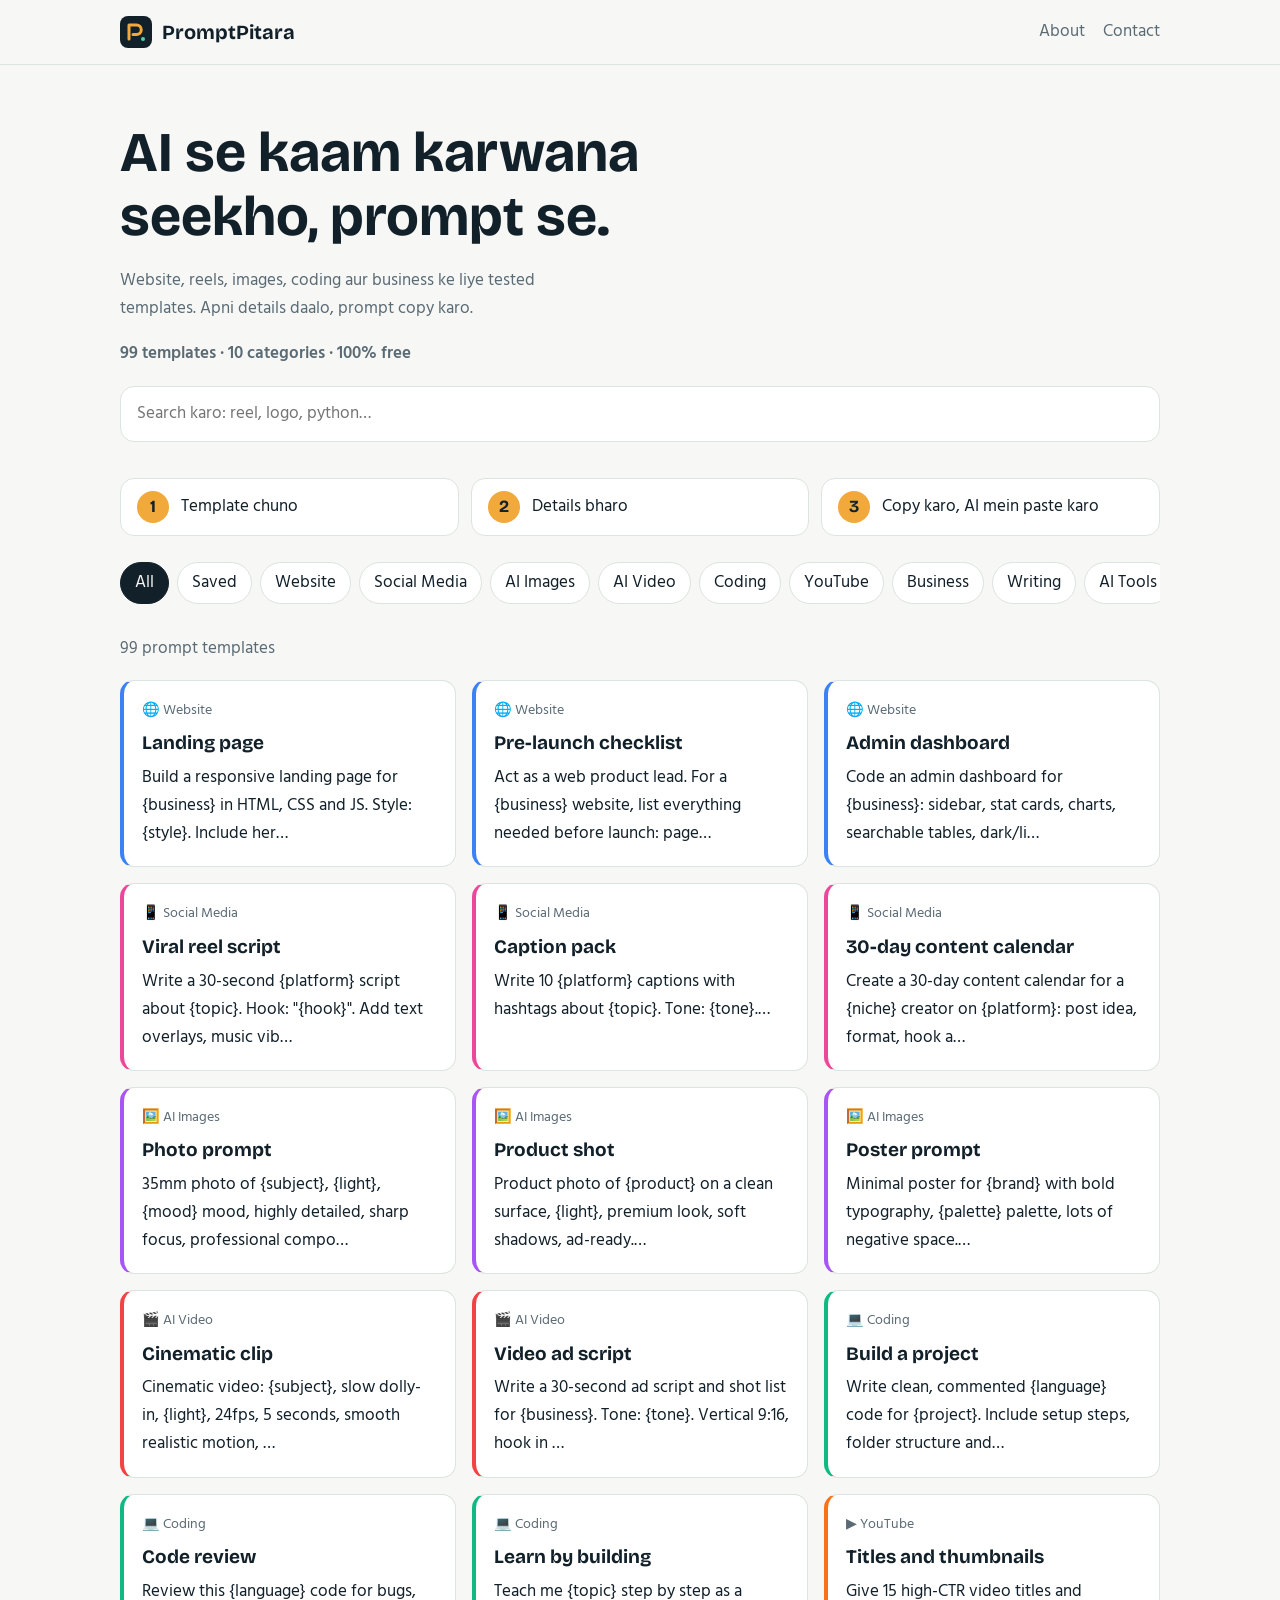
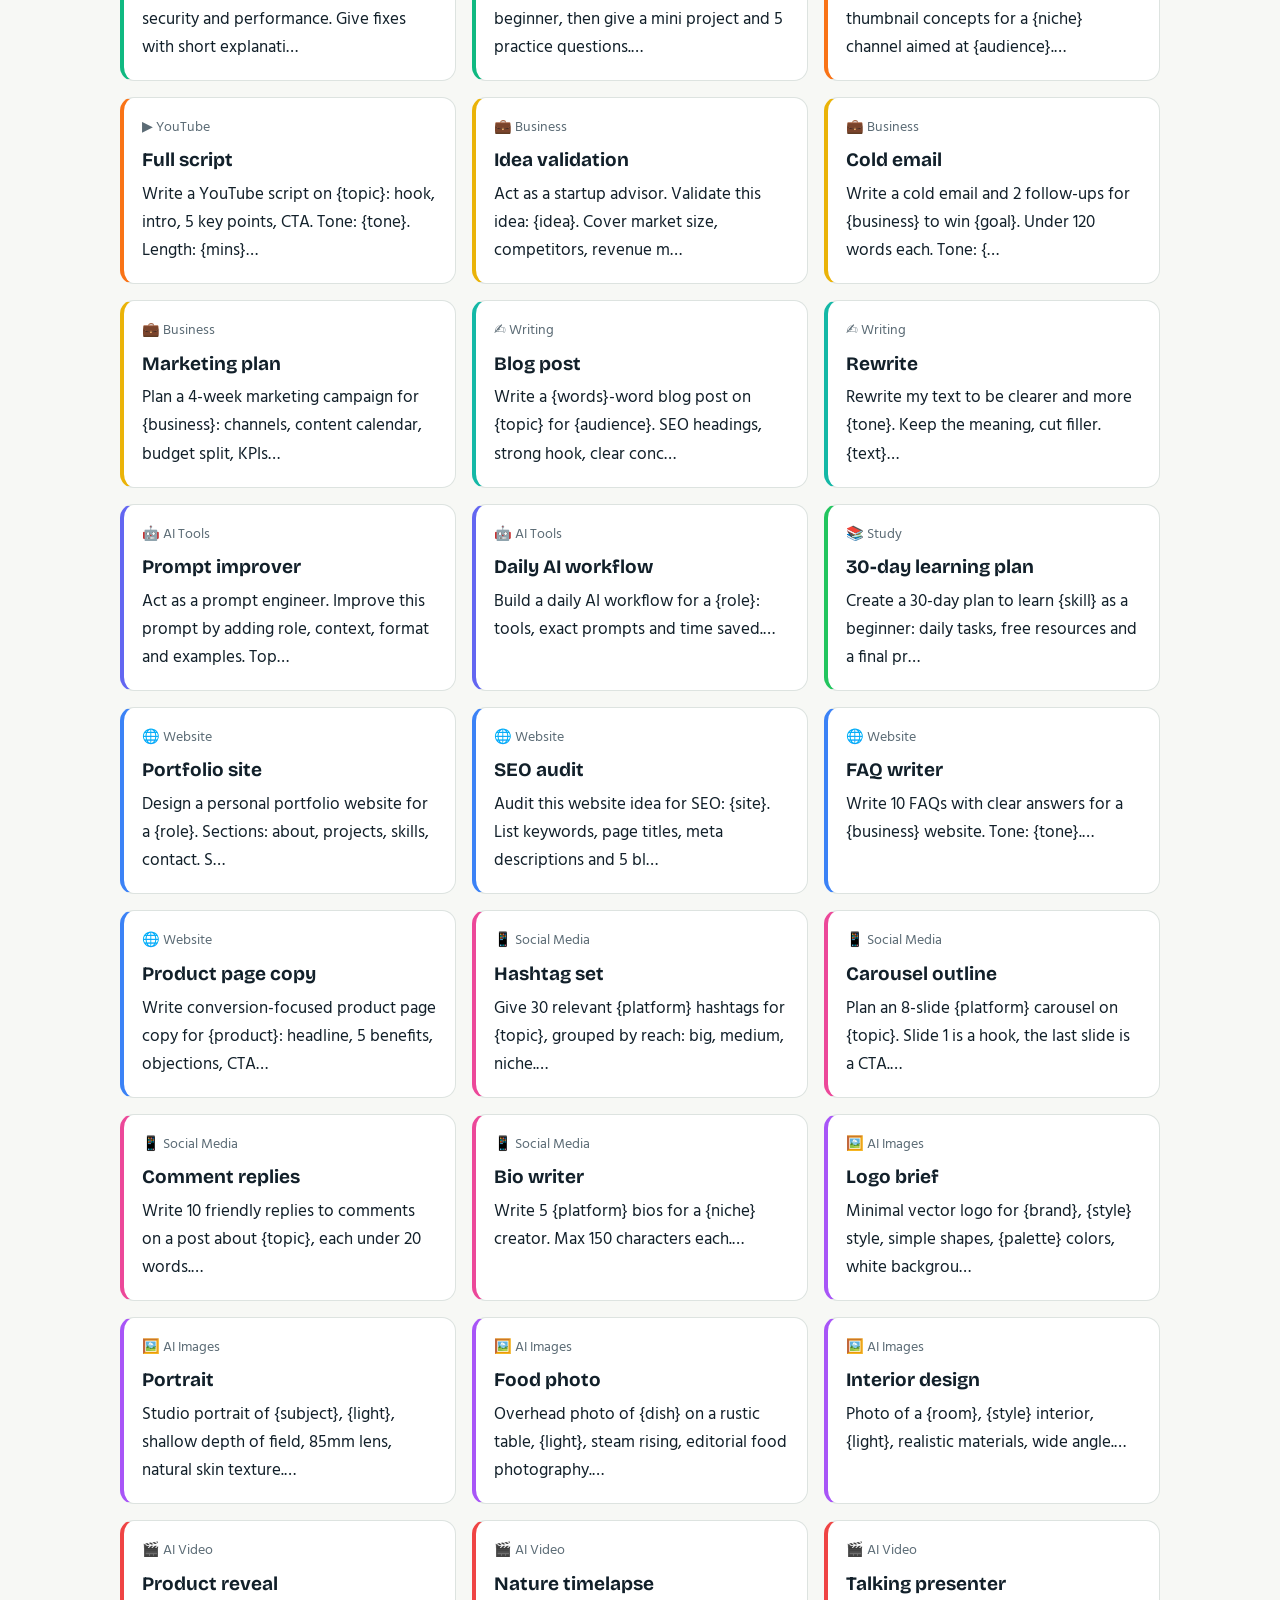
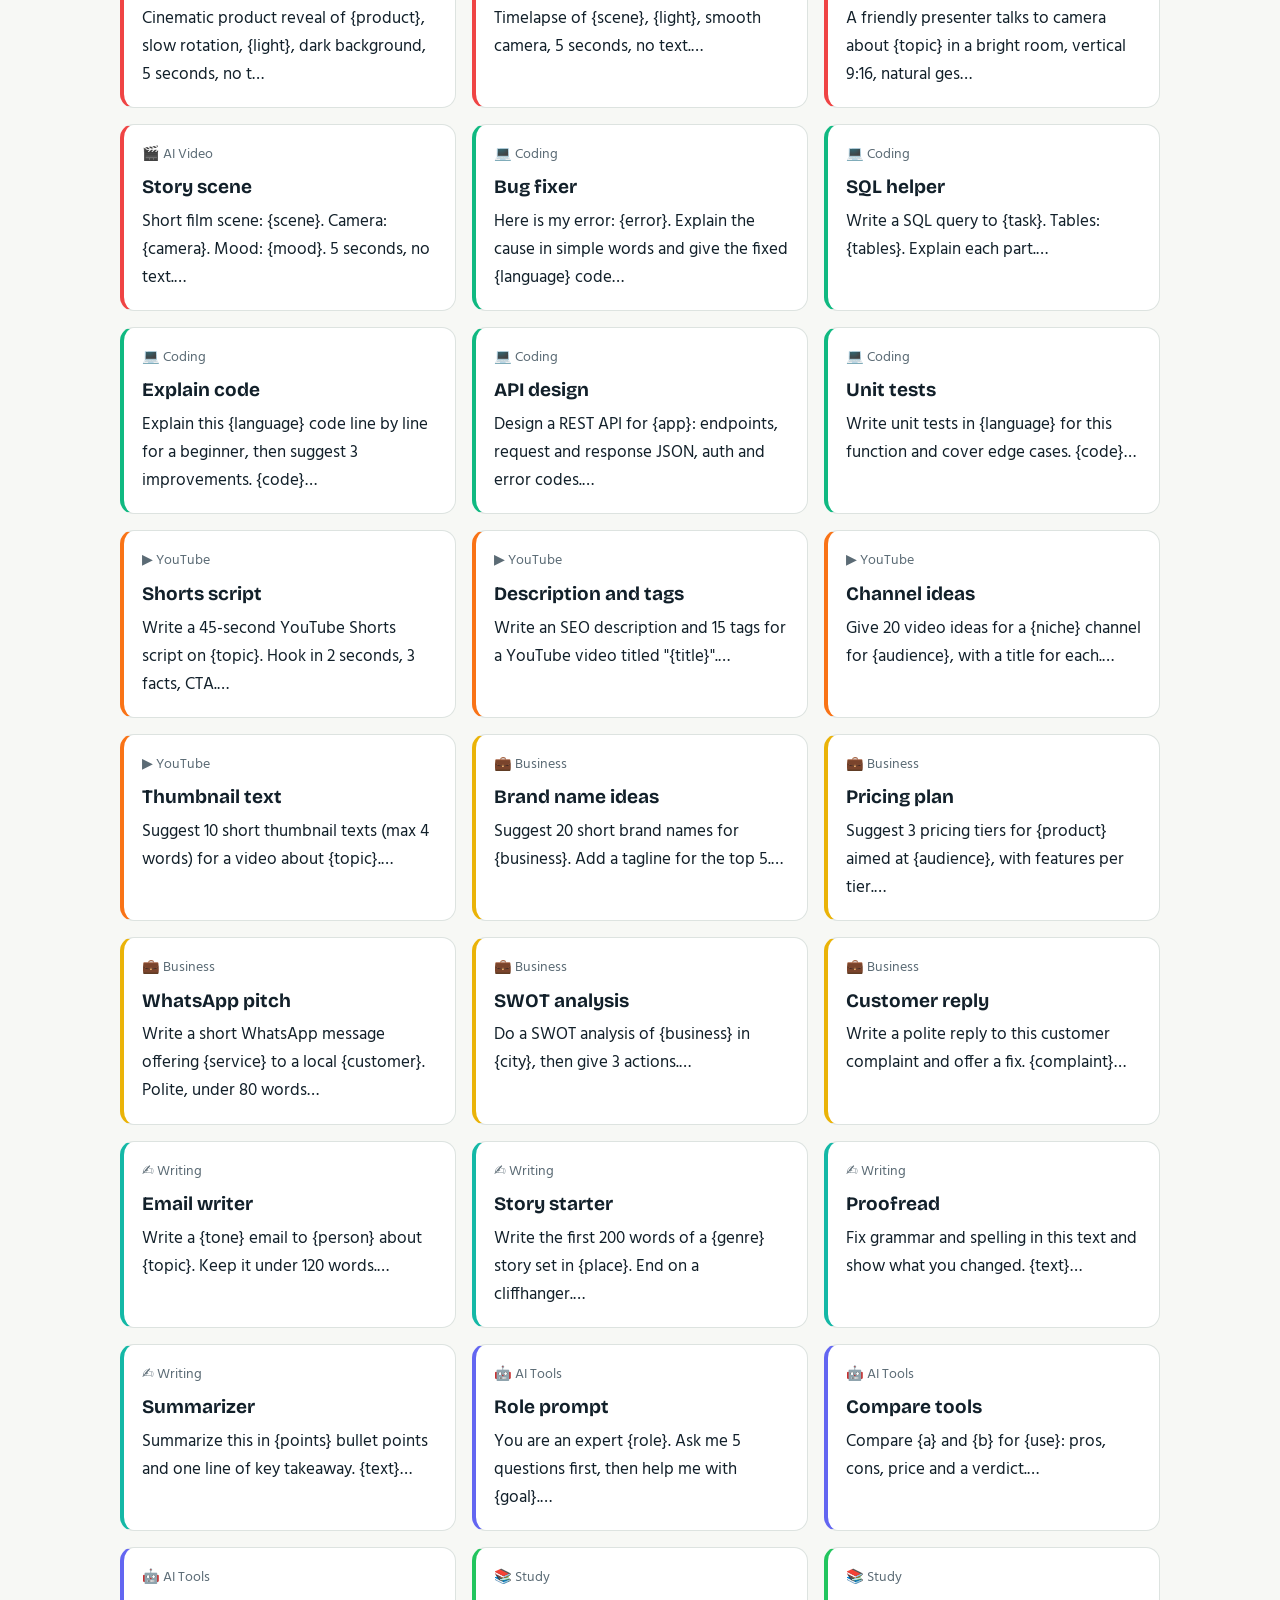
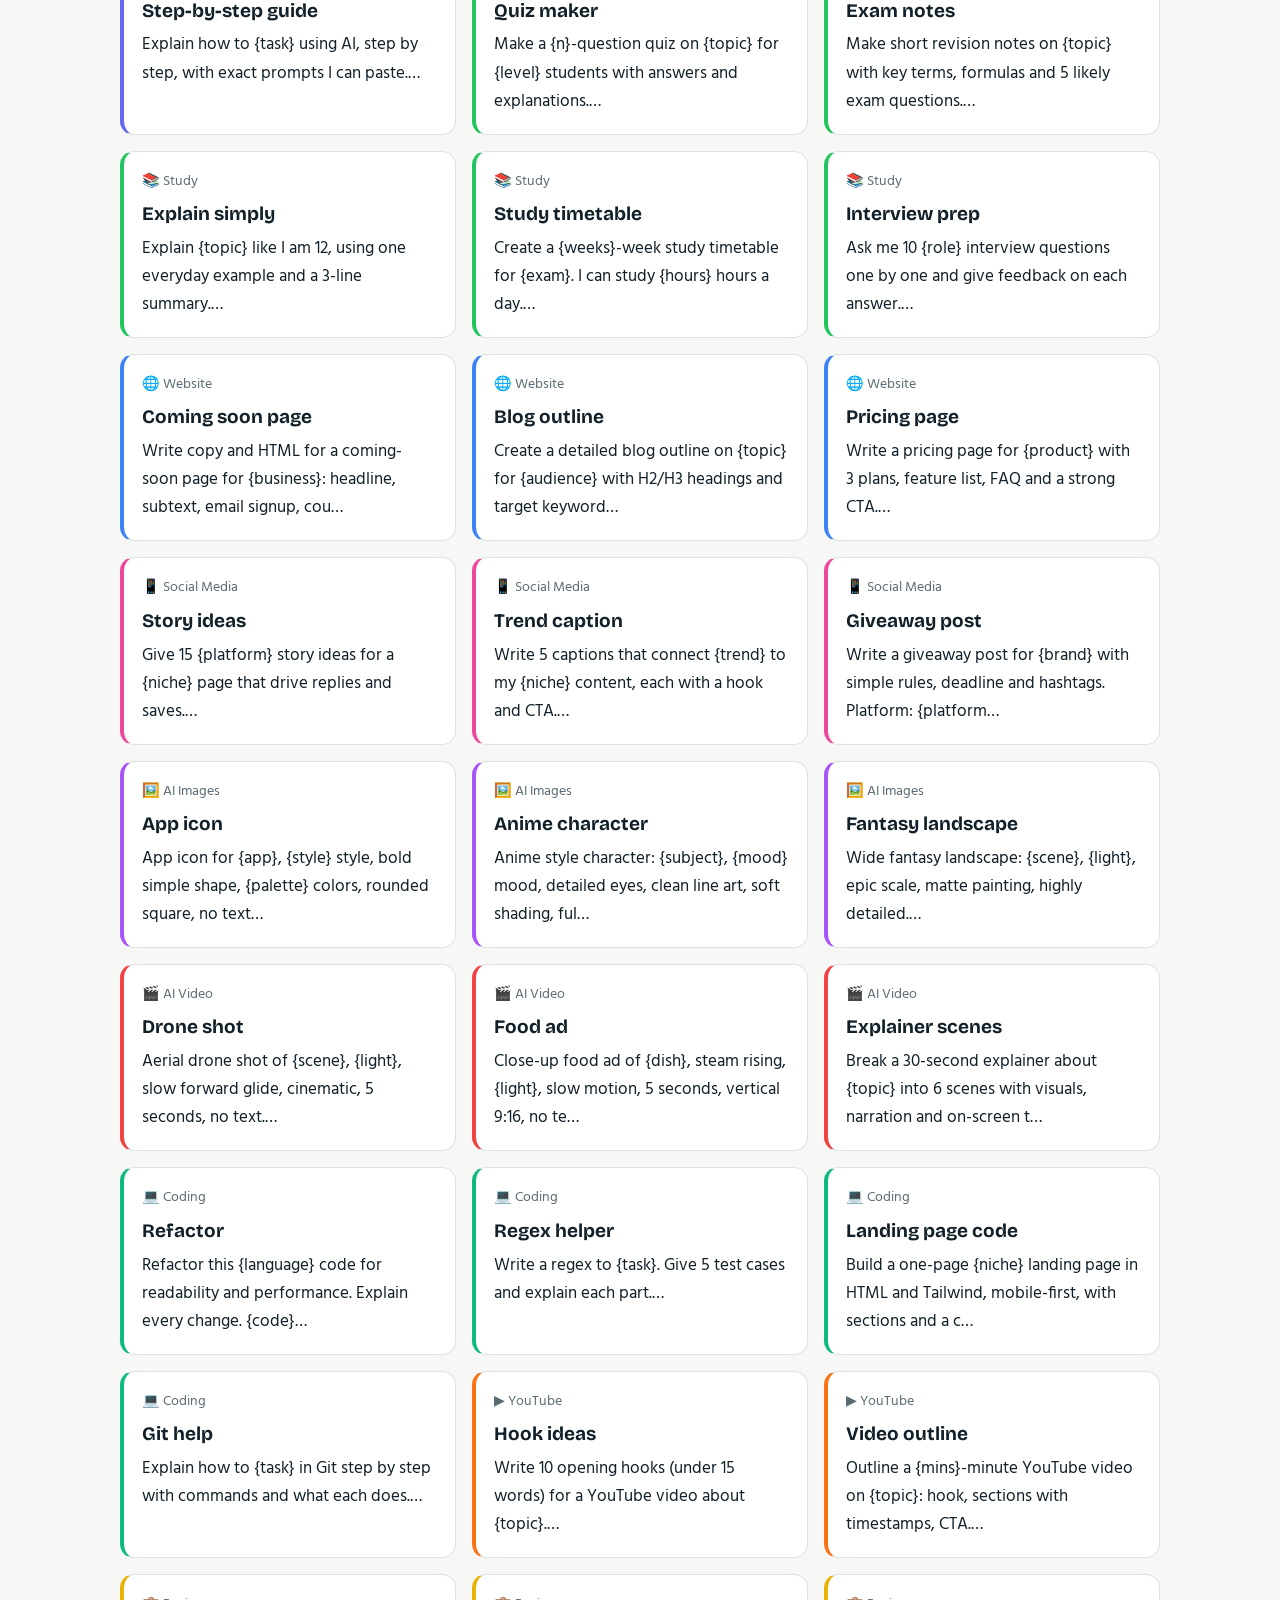
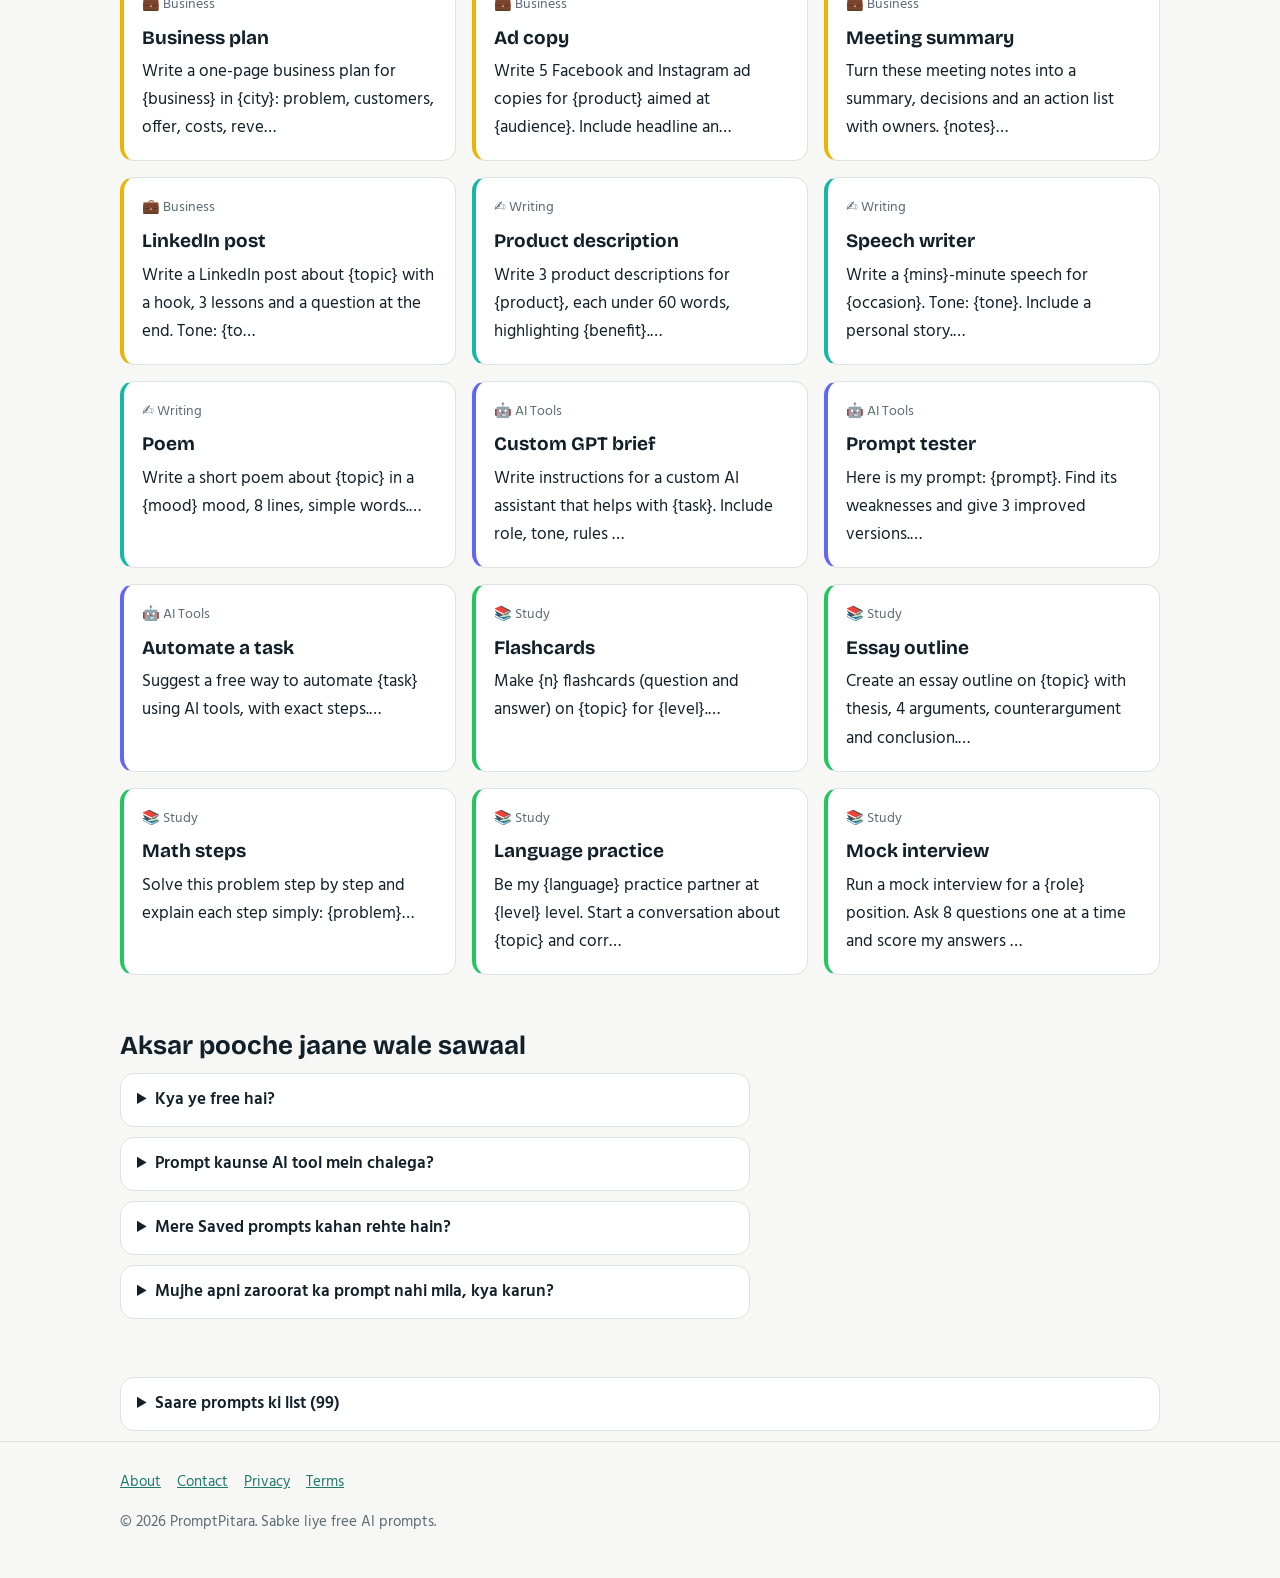
==== commit 899d9530: "Add files via upload" ====
--- a/index.html
+++ b/index.html
@@ -1,6 +1,6 @@
-<!doctype html><html lang="en"><head><meta charset="utf-8"><meta name="viewport" content="width=device-width,initial-scale=1"><link rel="icon" href="/favicon.svg"><link rel="preconnect" href="https://fonts.googleapis.com"><link href="https://fonts.googleapis.com/css2?family=Bricolage+Grotesque:wght@600;700&family=Hind:wght@400;600&display=swap" rel="stylesheet"><link rel="stylesheet" href="/style.css">
+<!doctype html><html lang="en"><head><meta charset="utf-8"><meta name="viewport" content="width=device-width,initial-scale=1,interactive-widget=resizes-content"><link rel="icon" href="/favicon.svg"><link rel="preconnect" href="https://fonts.googleapis.com"><link href="https://fonts.googleapis.com/css2?family=Bricolage+Grotesque:wght@600;700&family=Hind:wght@400;600&display=swap" rel="stylesheet"><link rel="stylesheet" href="/style.css">
 <title>PromptPitara — Free AI Prompts jo seedha kaam karein</title><meta name="description" content="Website, reels, images, coding aur business ke liye ready-to-use AI prompt templates. Details bharo, copy karo, kaam shuru karo."><link rel="canonical" href="https://promptshala-theta.vercel.app/">
-<meta property="og:type" content="website"><meta property="og:site_name" content="PromptPitara"><meta property="og:title" content="PromptPitara — Free AI Prompts"><meta property="og:description" content="Ready-to-use AI prompt templates. Details bharo, copy karo, use karo."><meta property="og:url" content="https://promptshala-theta.vercel.app/"><meta property="og:image" content="https://promptshala-theta.vercel.app/og.png"><meta name="twitter:card" content="summary_large_image"><meta name="twitter:image" content="https://promptshala-theta.vercel.app/og.png"><meta name="theme-color" content="#12202A"></head><body>
+<meta property="og:type" content="website"><meta property="og:site_name" content="PromptPitara"><meta property="og:title" content="PromptPitara — Free AI Prompts"><meta property="og:description" content="Ready-to-use AI prompt templates. Details bharo, copy karo, use karo."><meta property="og:url" content="https://promptshala-theta.vercel.app/"><meta property="og:image" content="https://promptshala-theta.vercel.app/og.png"><meta name="twitter:card" content="summary_large_image"><meta name="twitter:image" content="https://promptshala-theta.vercel.app/og.png"><meta name="theme-color" content="#12202A"><style>dialog{max-height:88dvh;overflow:auto}details.ex{margin:0 0 12px}.card{transition:transform .15s,box-shadow .15s}.card:hover{transform:translateY(-2px);box-shadow:0 8px 24px #0002}.card h3{margin:2px 0}</style></head><body>
 <header><div class="wrap"><a class="brand" href="/"><img src="/logo.svg" alt="">PromptPitara</a><nav><a href="/about.html">About</a><a href="/contact.html">Contact</a></nav></div></header>
 <main class="wrap"><section class="hero"><h1>AI se kaam karwana seekho, prompt se.</h1><p>Website, reels, images, coding aur business ke liye tested templates. Apni details daalo, prompt copy karo.</p><p id="stats" class="stats"></p><input id="q" type="search" placeholder="Search karo: reel, logo, python…" aria-label="Search prompts"></section>
 <section class="steps"><div><b>1</b><span>Template chuno</span></div><div><b>2</b><span>Details bharo</span></div><div><b>3</b><span>Copy karo, AI mein paste karo</span></div></section>
@@ -10,5 +10,5 @@
 <details><summary>Prompt kaunse AI tool mein chalega?</summary><p>ChatGPT, Gemini, Claude, Midjourney, Flow jaise kisi bhi tool mein. Bas copy karke paste karo.</p></details>
 <details><summary>Mere Saved prompts kahan rehte hain?</summary><p>Aapke apne browser mein, isliye wo sirf isi phone ya browser par dikhenge.</p></details>
 <details><summary>Mujhe apni zaroorat ka prompt nahi mila, kya karun?</summary><p>Contact page par likho. Hum naye templates add karte rehte hain.</p></details></section><details class="all"><summary>Saare prompts ki list (99)</summary><ul style="columns:2;padding-left:18px"><li><a href="/p/website-landing-page">Landing page</a></li><li><a href="/p/website-pre-launch-checklist">Pre-launch checklist</a></li><li><a href="/p/website-admin-dashboard">Admin dashboard</a></li><li><a href="/p/social-media-viral-reel-script">Viral reel script</a></li><li><a href="/p/social-media-caption-pack">Caption pack</a></li><li><a href="/p/social-media-30-day-content-calendar">30-day content calendar</a></li><li><a href="/p/ai-images-photo-prompt">Photo prompt</a></li><li><a href="/p/ai-images-product-shot">Product shot</a></li><li><a href="/p/ai-images-poster-prompt">Poster prompt</a></li><li><a href="/p/ai-video-cinematic-clip">Cinematic clip</a></li><li><a href="/p/ai-video-video-ad-script">Video ad script</a></li><li><a href="/p/coding-build-a-project">Build a project</a></li><li><a href="/p/coding-code-review">Code review</a></li><li><a href="/p/coding-learn-by-building">Learn by building</a></li><li><a href="/p/youtube-titles-and-thumbnails">Titles and thumbnails</a></li><li><a href="/p/youtube-full-script">Full script</a></li><li><a href="/p/business-idea-validation">Idea validation</a></li><li><a href="/p/business-cold-email">Cold email</a></li><li><a href="/p/business-marketing-plan">Marketing plan</a></li><li><a href="/p/writing-blog-post">Blog post</a></li><li><a href="/p/writing-rewrite">Rewrite</a></li><li><a href="/p/ai-tools-prompt-improver">Prompt improver</a></li><li><a href="/p/ai-tools-daily-ai-workflow">Daily AI workflow</a></li><li><a href="/p/study-30-day-learning-plan">30-day learning plan</a></li><li><a href="/p/website-portfolio-site">Portfolio site</a></li><li><a href="/p/website-seo-audit">SEO audit</a></li><li><a href="/p/website-faq-writer">FAQ writer</a></li><li><a href="/p/website-product-page-copy">Product page copy</a></li><li><a href="/p/social-media-hashtag-set">Hashtag set</a></li><li><a href="/p/social-media-carousel-outline">Carousel outline</a></li><li><a href="/p/social-media-comment-replies">Comment replies</a></li><li><a href="/p/social-media-bio-writer">Bio writer</a></li><li><a href="/p/ai-images-logo-brief">Logo brief</a></li><li><a href="/p/ai-images-portrait">Portrait</a></li><li><a href="/p/ai-images-food-photo">Food photo</a></li><li><a href="/p/ai-images-interior-design">Interior design</a></li><li><a href="/p/ai-video-product-reveal">Product reveal</a></li><li><a href="/p/ai-video-nature-timelapse">Nature timelapse</a></li><li><a href="/p/ai-video-talking-presenter">Talking presenter</a></li><li><a href="/p/ai-video-story-scene">Story scene</a></li><li><a href="/p/coding-bug-fixer">Bug fixer</a></li><li><a href="/p/coding-sql-helper">SQL helper</a></li><li><a href="/p/coding-explain-code">Explain code</a></li><li><a href="/p/coding-api-design">API design</a></li><li><a href="/p/coding-unit-tests">Unit tests</a></li><li><a href="/p/youtube-shorts-script">Shorts script</a></li><li><a href="/p/youtube-description-and-tags">Description and tags</a></li><li><a href="/p/youtube-channel-ideas">Channel ideas</a></li><li><a href="/p/youtube-thumbnail-text">Thumbnail text</a></li><li><a href="/p/business-brand-name-ideas">Brand name ideas</a></li><li><a href="/p/business-pricing-plan">Pricing plan</a></li><li><a href="/p/business-whatsapp-pitch">WhatsApp pitch</a></li><li><a href="/p/business-swot-analysis">SWOT analysis</a></li><li><a href="/p/business-customer-reply">Customer reply</a></li><li><a href="/p/writing-email-writer">Email writer</a></li><li><a href="/p/writing-story-starter">Story starter</a></li><li><a href="/p/writing-proofread">Proofread</a></li><li><a href="/p/writing-summarizer">Summarizer</a></li><li><a href="/p/ai-tools-role-prompt">Role prompt</a></li><li><a href="/p/ai-tools-compare-tools">Compare tools</a></li><li><a href="/p/ai-tools-step-by-step-guide">Step-by-step guide</a></li><li><a href="/p/study-quiz-maker">Quiz maker</a></li><li><a href="/p/study-exam-notes">Exam notes</a></li><li><a href="/p/study-explain-simply">Explain simply</a></li><li><a href="/p/study-study-timetable">Study timetable</a></li><li><a href="/p/study-interview-prep">Interview prep</a></li><li><a href="/p/website-coming-soon-page">Coming soon page</a></li><li><a href="/p/website-blog-outline">Blog outline</a></li><li><a href="/p/website-pricing-page">Pricing page</a></li><li><a href="/p/social-media-story-ideas">Story ideas</a></li><li><a href="/p/social-media-trend-caption">Trend caption</a></li><li><a href="/p/social-media-giveaway-post">Giveaway post</a></li><li><a href="/p/ai-images-app-icon">App icon</a></li><li><a href="/p/ai-images-anime-character">Anime character</a></li><li><a href="/p/ai-images-fantasy-landscape">Fantasy landscape</a></li><li><a href="/p/ai-video-drone-shot">Drone shot</a></li><li><a href="/p/ai-video-food-ad">Food ad</a></li><li><a href="/p/ai-video-explainer-scenes">Explainer scenes</a></li><li><a href="/p/coding-refactor">Refactor</a></li><li><a href="/p/coding-regex-helper">Regex helper</a></li><li><a href="/p/coding-landing-page-code">Landing page code</a></li><li><a href="/p/coding-git-help">Git help</a></li><li><a href="/p/youtube-hook-ideas">Hook ideas</a></li><li><a href="/p/youtube-video-outline">Video outline</a></li><li><a href="/p/business-business-plan">Business plan</a></li><li><a href="/p/business-ad-copy">Ad copy</a></li><li><a href="/p/business-meeting-summary">Meeting summary</a></li><li><a href="/p/business-linkedin-post">LinkedIn post</a></li><li><a href="/p/writing-product-description">Product description</a></li><li><a href="/p/writing-speech-writer">Speech writer</a></li><li><a href="/p/writing-poem">Poem</a></li><li><a href="/p/ai-tools-custom-gpt-brief">Custom GPT brief</a></li><li><a href="/p/ai-tools-prompt-tester">Prompt tester</a></li><li><a href="/p/ai-tools-automate-a-task">Automate a task</a></li><li><a href="/p/study-flashcards">Flashcards</a></li><li><a href="/p/study-essay-outline">Essay outline</a></li><li><a href="/p/study-math-steps">Math steps</a></li><li><a href="/p/study-language-practice">Language practice</a></li><li><a href="/p/study-mock-interview">Mock interview</a></li></ul></details></main>
-<dialog id="dlg"><h2 id="dt"></h2><div id="fields"></div><div id="out" class="out"></div><div class="row"><button id="copy" class="btn">Copy prompt</button><button id="save" class="btn alt">Save</button><button id="share" class="btn alt">Share</button><a id="page" class="btn alt" href="#" style="text-decoration:none;display:inline-block">Open page</a><button id="close" class="btn alt">Close</button></div></dialog>
-<footer><div class="wrap"><a href="/about.html">About</a><a href="/contact.html">Contact</a><a href="/privacy.html">Privacy</a><a href="/terms.html">Terms</a><p>© 2026 PromptPitara. Sabke liye free AI prompts.</p></div></footer><script src="/app.js"></script></body></html>
+<dialog id="dlg"><h2 id="dt"></h2><div id="fields"></div><div id="out" class="out"></div><details id="exd" hidden><summary>Namuna nateeja dekho</summary><div id="ext" class="out"></div><small style="color:var(--mute)">Ye sirf ek namuna hai (default values ke saath). AI ka asli jawab alag ho sakta hai.</small></details><div class="row" style="margin-top:12px"><button id="copy" class="btn">Copy prompt</button><button id="save" class="btn alt">Save</button><button id="share" class="btn alt">Share</button><a id="page" class="btn alt" href="#" style="text-decoration:none;display:inline-block">Open page</a><button id="close" class="btn alt">Close</button></div></dialog>
+<footer><div class="wrap"><a href="/about.html">About</a><a href="/contact.html">Contact</a><a href="/privacy.html">Privacy</a><a href="/terms.html">Terms</a><p>© 2026 PromptPitara. Sabke liye free AI prompts.</p></div></footer><script src="/examples.js"></script><script src="/app.js"></script></body></html>
--- a/style.css
+++ b/style.css
@@ -28,3 +28,4 @@
 .faq{padding:8px 0 48px;max-width:70ch}.faq h2{font-size:26px;margin-bottom:12px}
 details{background:var(--card);border:1px solid var(--line);border-radius:var(--r);padding:12px 16px;margin-bottom:10px}
 summary{cursor:pointer;font-weight:600}details p{margin:8px 0 0;color:var(--mute)}
+.wrap.page{padding:40px 20px 60px}
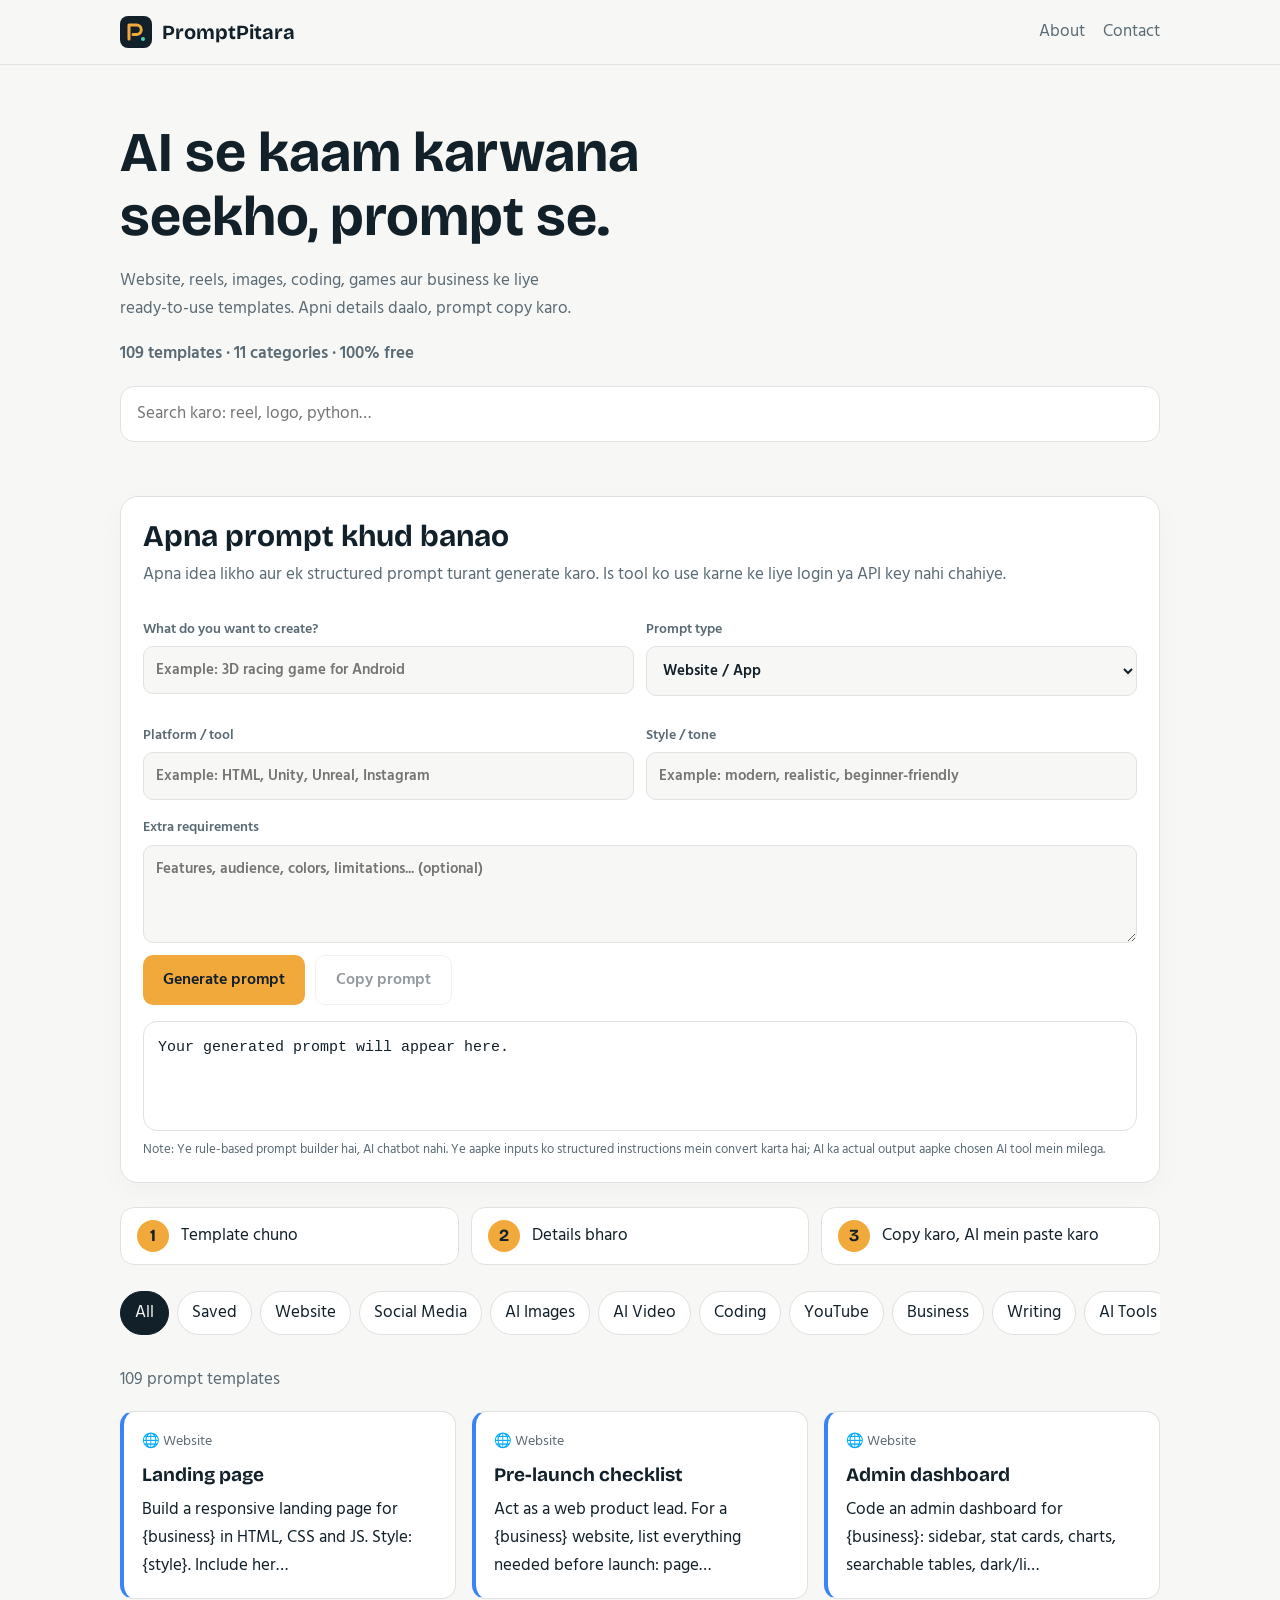
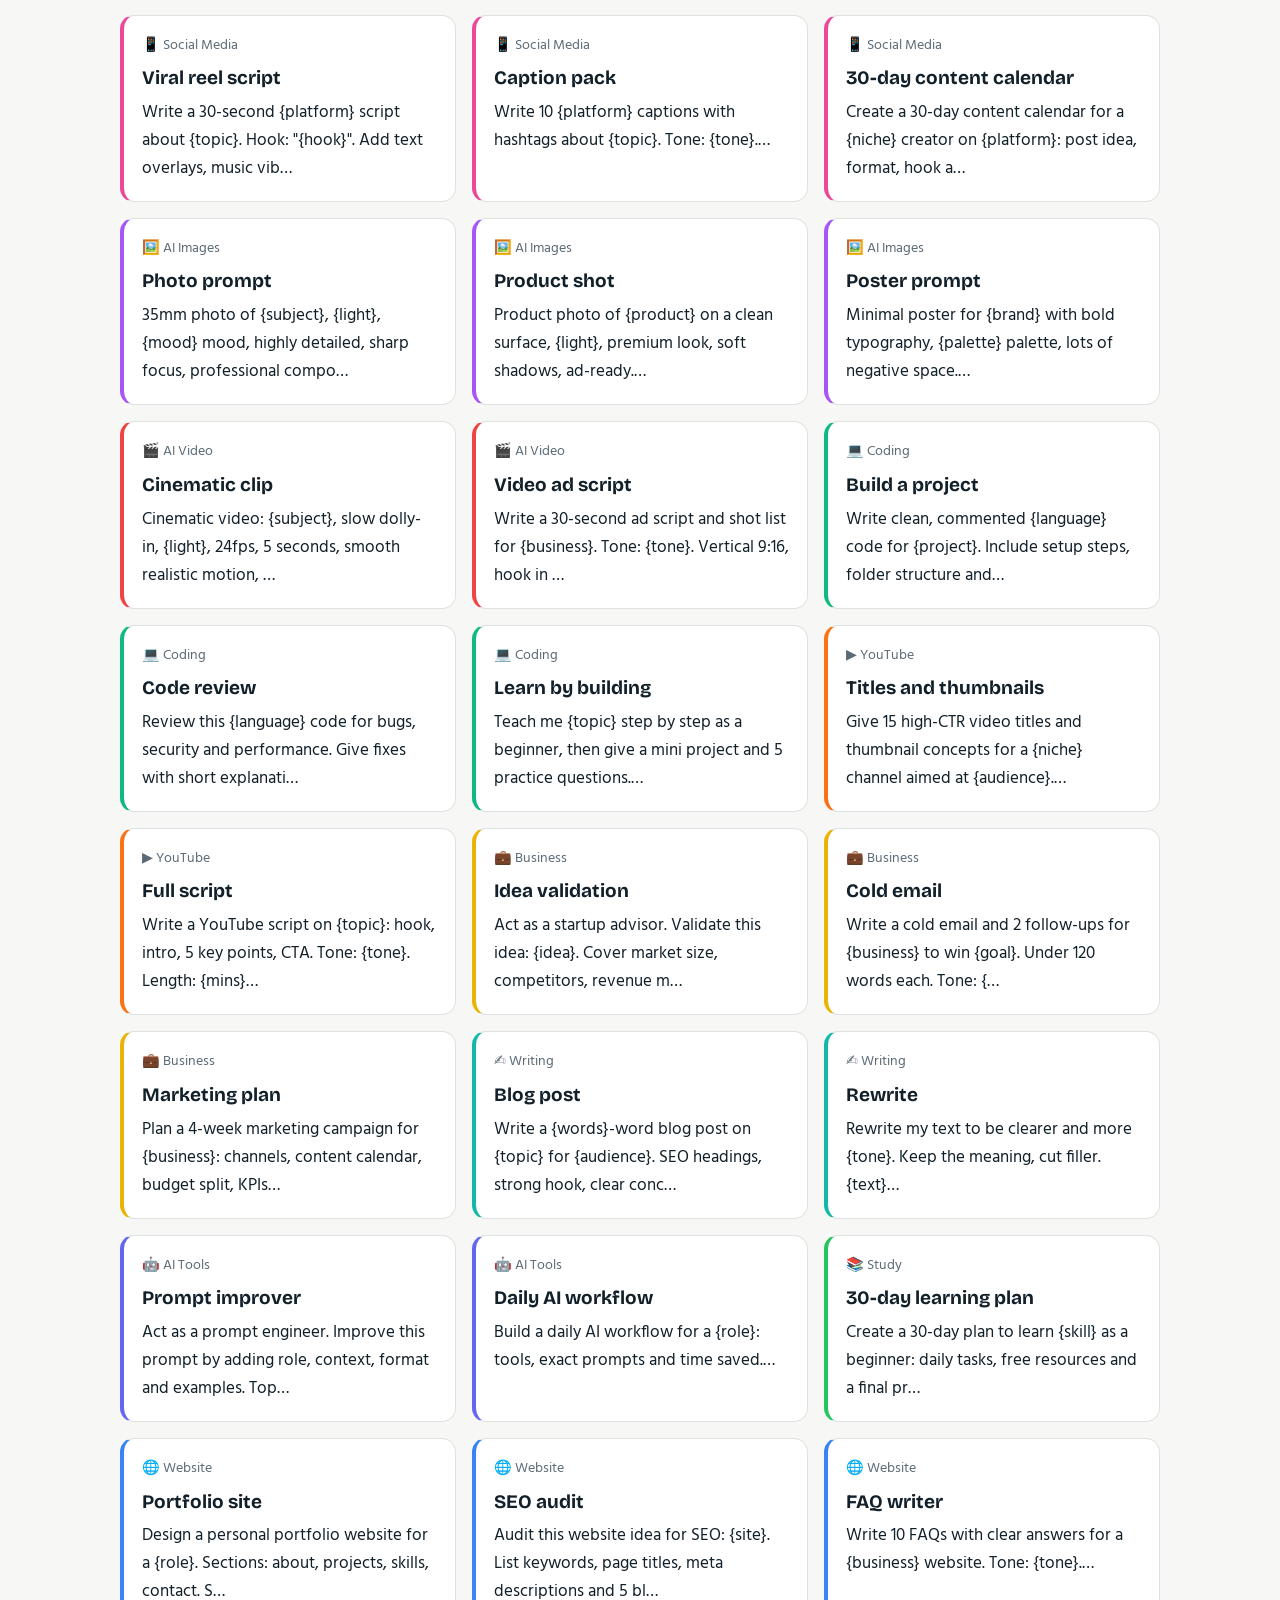
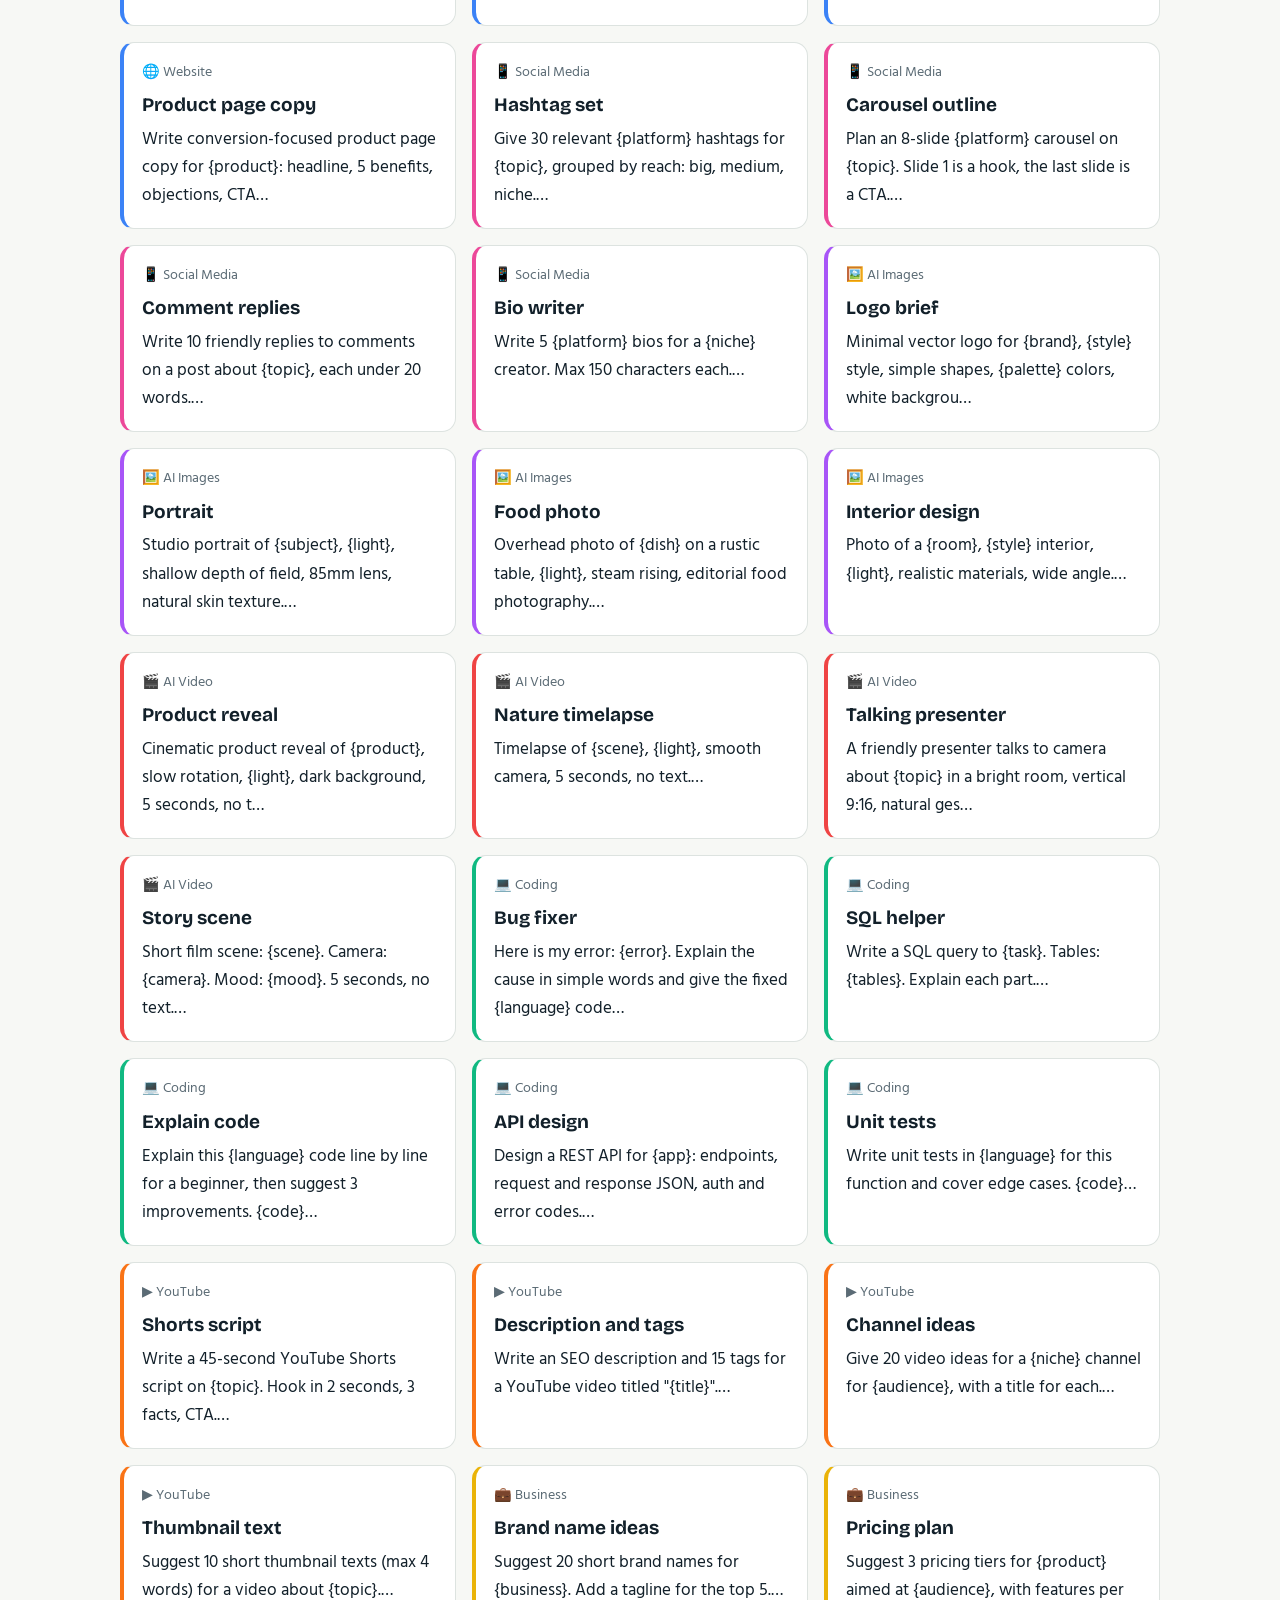
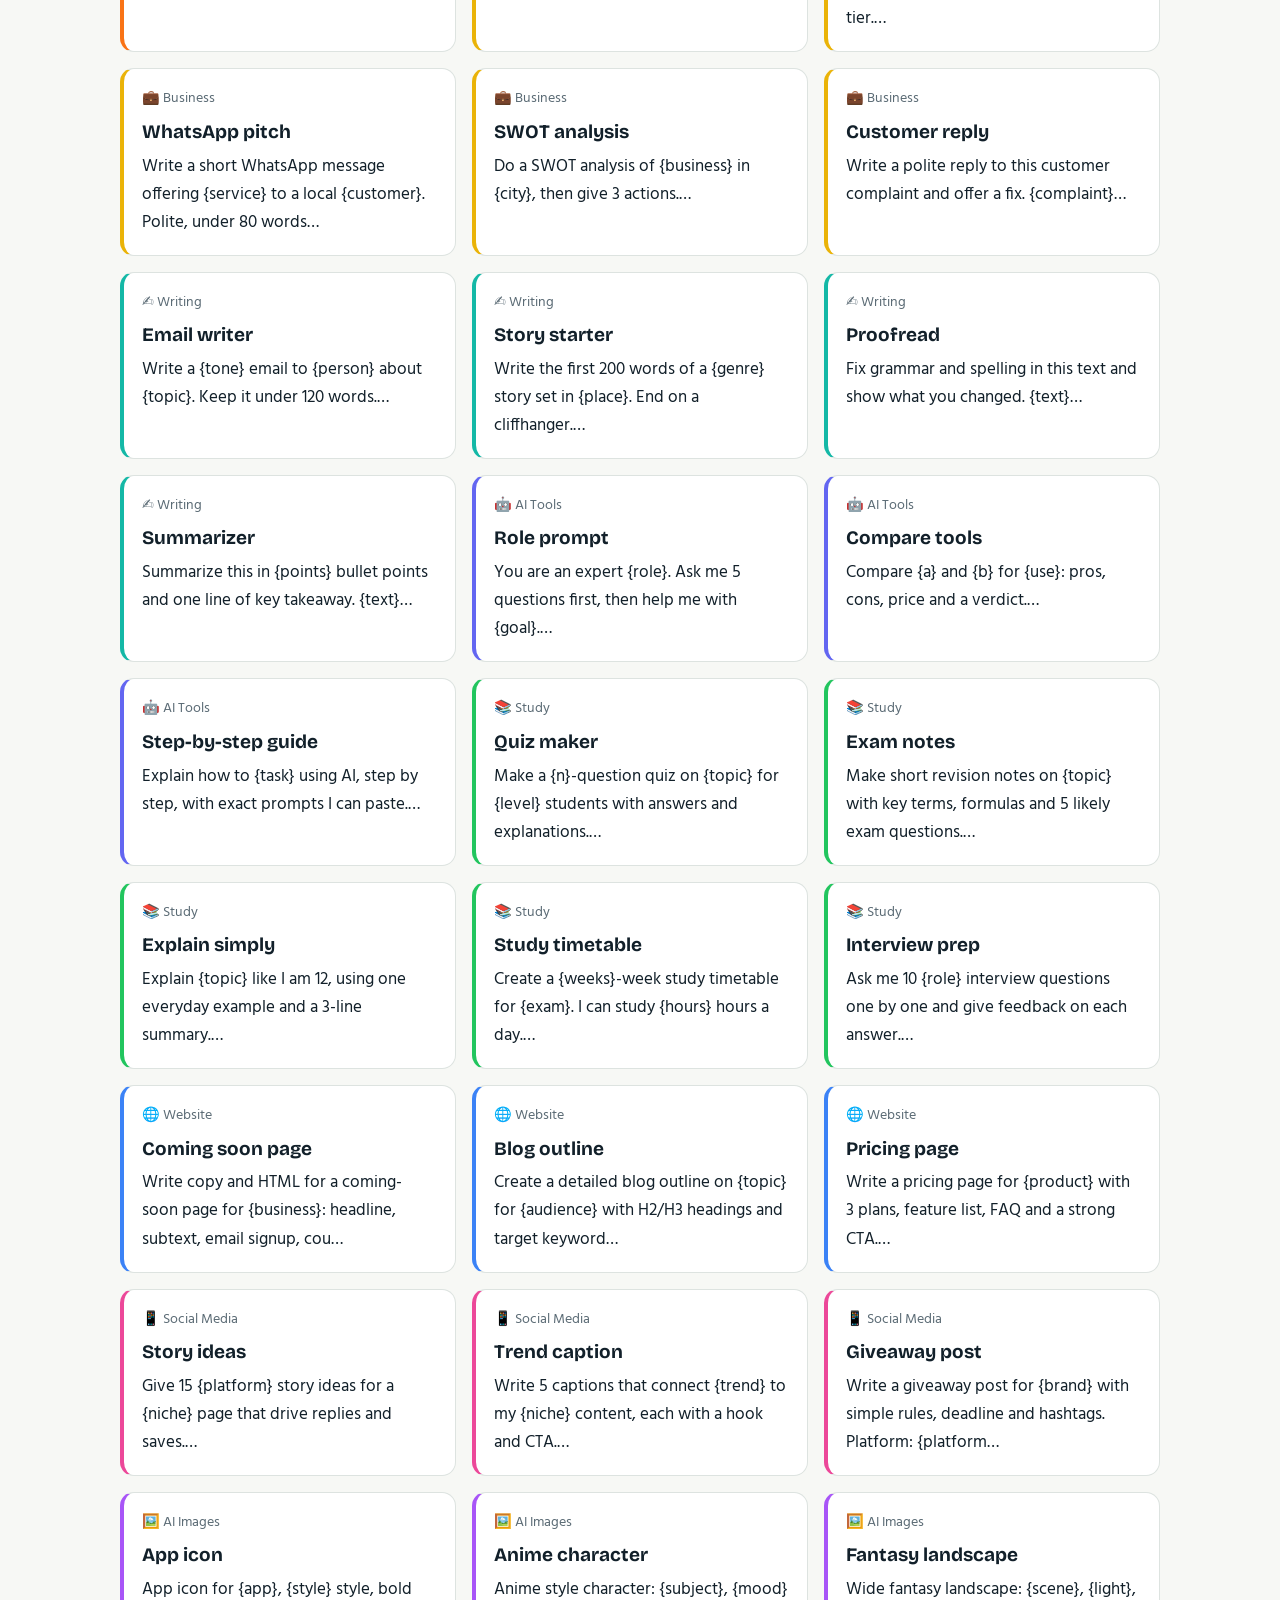
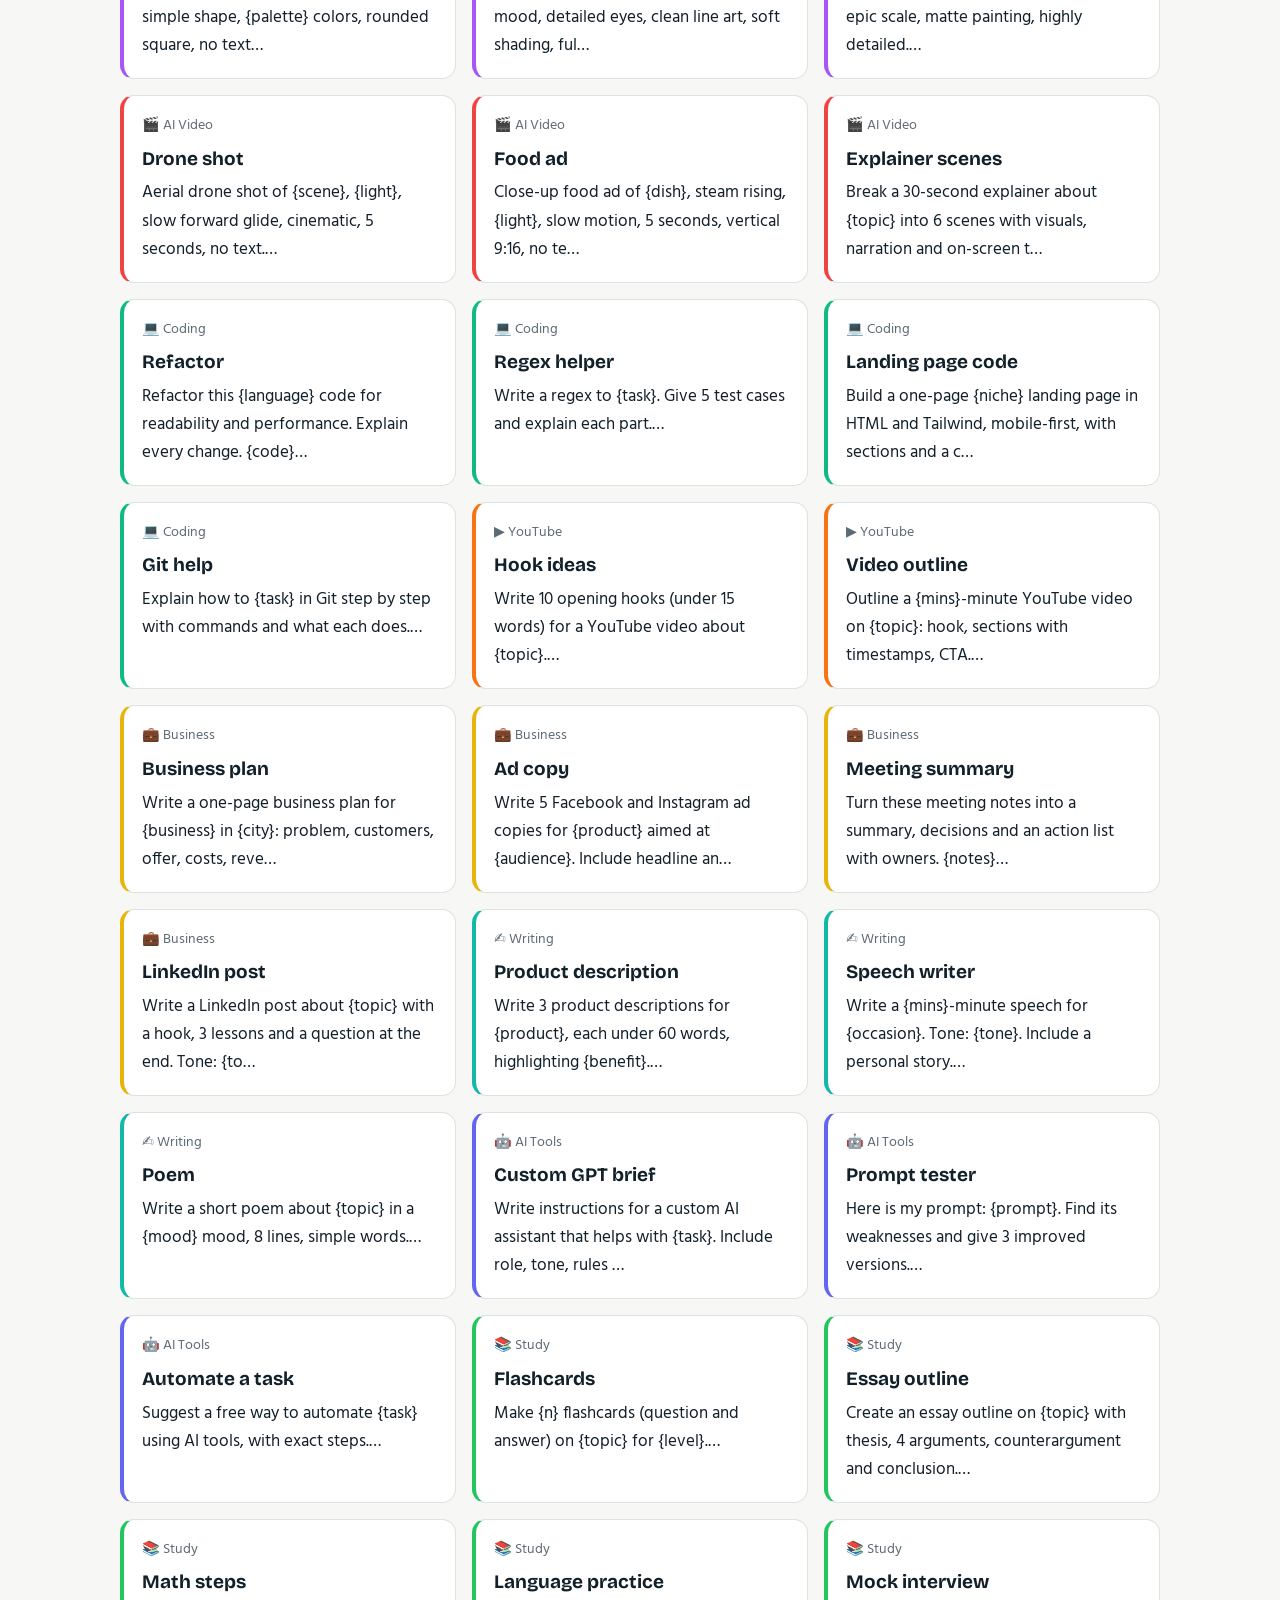
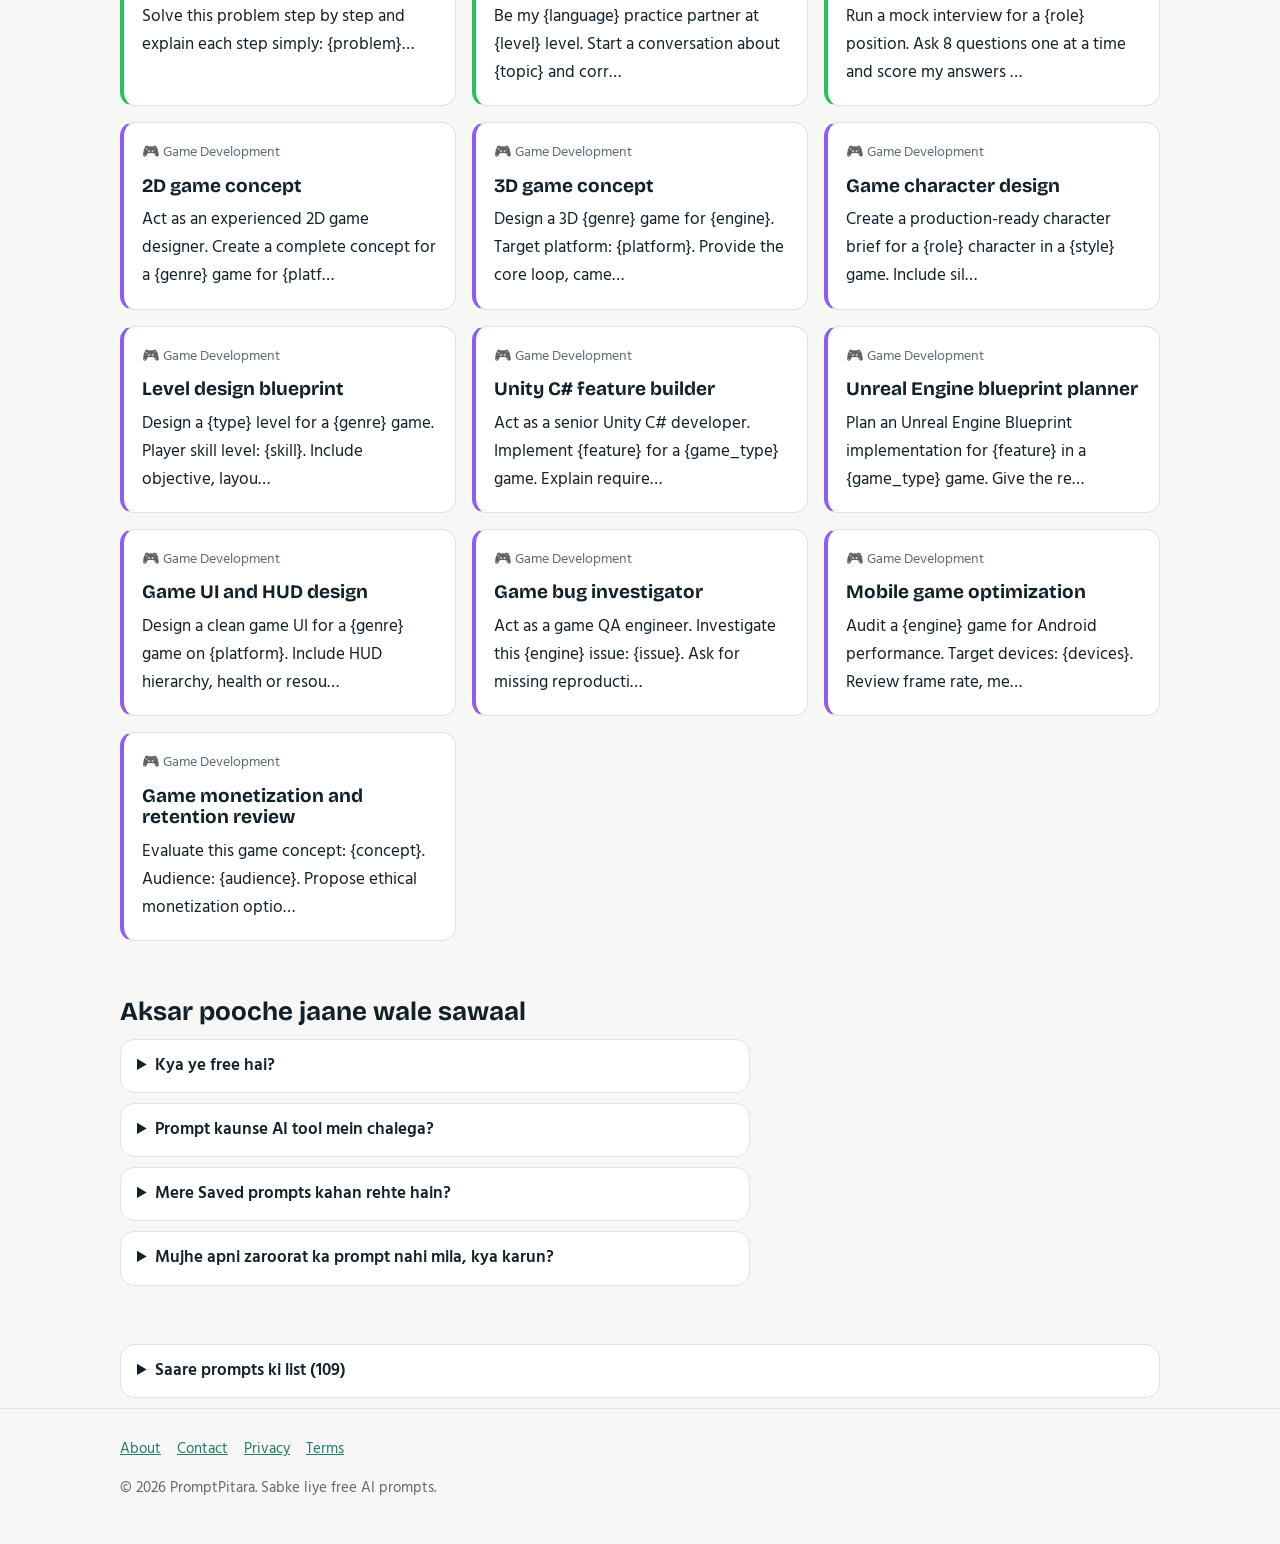
==== commit ddfd8735: "Add files via upload" ====
--- a/index.html
+++ b/index.html
@@ -2,13 +2,26 @@
 <title>PromptPitara — Free AI Prompts jo seedha kaam karein</title><meta name="description" content="Website, reels, images, coding aur business ke liye ready-to-use AI prompt templates. Details bharo, copy karo, kaam shuru karo."><link rel="canonical" href="https://promptshala-theta.vercel.app/">
 <meta property="og:type" content="website"><meta property="og:site_name" content="PromptPitara"><meta property="og:title" content="PromptPitara — Free AI Prompts"><meta property="og:description" content="Ready-to-use AI prompt templates. Details bharo, copy karo, use karo."><meta property="og:url" content="https://promptshala-theta.vercel.app/"><meta property="og:image" content="https://promptshala-theta.vercel.app/og.png"><meta name="twitter:card" content="summary_large_image"><meta name="twitter:image" content="https://promptshala-theta.vercel.app/og.png"><meta name="theme-color" content="#12202A"><style>dialog{max-height:88dvh;overflow:auto}details.ex{margin:0 0 12px}.card{transition:transform .15s,box-shadow .15s}.card:hover{transform:translateY(-2px);box-shadow:0 8px 24px #0002}.card h3{margin:2px 0}</style></head><body>
 <header><div class="wrap"><a class="brand" href="/"><img src="/logo.svg" alt="">PromptPitara</a><nav><a href="/about.html">About</a><a href="/contact.html">Contact</a></nav></div></header>
-<main class="wrap"><section class="hero"><h1>AI se kaam karwana seekho, prompt se.</h1><p>Website, reels, images, coding aur business ke liye tested templates. Apni details daalo, prompt copy karo.</p><p id="stats" class="stats"></p><input id="q" type="search" placeholder="Search karo: reel, logo, python…" aria-label="Search prompts"></section>
+<main class="wrap"><section class="hero"><h1>AI se kaam karwana seekho, prompt se.</h1><p>Website, reels, images, coding, games aur business ke liye ready-to-use templates. Apni details daalo, prompt copy karo.</p><p id="stats" class="stats"></p><input id="q" type="search" placeholder="Search karo: reel, logo, python…" aria-label="Search prompts"></section>
+<section class="quick-builder" aria-labelledby="builder-title">
+<h2 id="builder-title">Apna prompt khud banao</h2><p>Apna idea likho aur ek structured prompt turant generate karo. Is tool ko use karne ke liye login ya API key nahi chahiye.</p>
+<div class="builder-grid">
+<label>What do you want to create?<input id="pb-idea" maxlength="180" placeholder="Example: 3D racing game for Android"></label>
+<label>Prompt type<select id="pb-type"><option>Website / App</option><option>Image</option><option>AI Video</option><option>2D Game</option><option>3D Game</option><option>Business</option><option>Code / Debugging</option><option>Content / Social Media</option></select></label>
+<label>Platform / tool<input id="pb-platform" maxlength="100" placeholder="Example: HTML, Unity, Unreal, Instagram"></label>
+<label>Style / tone<input id="pb-style" maxlength="100" placeholder="Example: modern, realistic, beginner-friendly"></label>
+</div>
+<label>Extra requirements<textarea id="pb-extra" rows="3" maxlength="500" placeholder="Features, audience, colors, limitations... (optional)"></textarea></label>
+<div class="row builder-actions"><button id="pb-generate" class="btn" type="button">Generate prompt</button><button id="pb-copy" class="btn alt" type="button" disabled>Copy prompt</button></div>
+<pre id="pb-output" class="out builder-output" aria-live="polite">Your generated prompt will appear here.</pre>
+<p class="builder-note">Note: Ye rule-based prompt builder hai, AI chatbot nahi. Ye aapke inputs ko structured instructions mein convert karta hai; AI ka actual output aapke chosen AI tool mein milega.</p>
+</section>
 <section class="steps"><div><b>1</b><span>Template chuno</span></div><div><b>2</b><span>Details bharo</span></div><div><b>3</b><span>Copy karo, AI mein paste karo</span></div></section>
 <div id="chips" class="chips"></div><p id="count" style="color:var(--mute)"></p><div id="grid" class="grid"></div>
 <section class="faq"><h2>Aksar pooche jaane wale sawaal</h2>
 <details><summary>Kya ye free hai?</summary><p>Haan, saare prompts free hain. Koi login ya payment nahi chahiye.</p></details>
 <details><summary>Prompt kaunse AI tool mein chalega?</summary><p>ChatGPT, Gemini, Claude, Midjourney, Flow jaise kisi bhi tool mein. Bas copy karke paste karo.</p></details>
 <details><summary>Mere Saved prompts kahan rehte hain?</summary><p>Aapke apne browser mein, isliye wo sirf isi phone ya browser par dikhenge.</p></details>
-<details><summary>Mujhe apni zaroorat ka prompt nahi mila, kya karun?</summary><p>Contact page par likho. Hum naye templates add karte rehte hain.</p></details></section><details class="all"><summary>Saare prompts ki list (99)</summary><ul style="columns:2;padding-left:18px"><li><a href="/p/website-landing-page">Landing page</a></li><li><a href="/p/website-pre-launch-checklist">Pre-launch checklist</a></li><li><a href="/p/website-admin-dashboard">Admin dashboard</a></li><li><a href="/p/social-media-viral-reel-script">Viral reel script</a></li><li><a href="/p/social-media-caption-pack">Caption pack</a></li><li><a href="/p/social-media-30-day-content-calendar">30-day content calendar</a></li><li><a href="/p/ai-images-photo-prompt">Photo prompt</a></li><li><a href="/p/ai-images-product-shot">Product shot</a></li><li><a href="/p/ai-images-poster-prompt">Poster prompt</a></li><li><a href="/p/ai-video-cinematic-clip">Cinematic clip</a></li><li><a href="/p/ai-video-video-ad-script">Video ad script</a></li><li><a href="/p/coding-build-a-project">Build a project</a></li><li><a href="/p/coding-code-review">Code review</a></li><li><a href="/p/coding-learn-by-building">Learn by building</a></li><li><a href="/p/youtube-titles-and-thumbnails">Titles and thumbnails</a></li><li><a href="/p/youtube-full-script">Full script</a></li><li><a href="/p/business-idea-validation">Idea validation</a></li><li><a href="/p/business-cold-email">Cold email</a></li><li><a href="/p/business-marketing-plan">Marketing plan</a></li><li><a href="/p/writing-blog-post">Blog post</a></li><li><a href="/p/writing-rewrite">Rewrite</a></li><li><a href="/p/ai-tools-prompt-improver">Prompt improver</a></li><li><a href="/p/ai-tools-daily-ai-workflow">Daily AI workflow</a></li><li><a href="/p/study-30-day-learning-plan">30-day learning plan</a></li><li><a href="/p/website-portfolio-site">Portfolio site</a></li><li><a href="/p/website-seo-audit">SEO audit</a></li><li><a href="/p/website-faq-writer">FAQ writer</a></li><li><a href="/p/website-product-page-copy">Product page copy</a></li><li><a href="/p/social-media-hashtag-set">Hashtag set</a></li><li><a href="/p/social-media-carousel-outline">Carousel outline</a></li><li><a href="/p/social-media-comment-replies">Comment replies</a></li><li><a href="/p/social-media-bio-writer">Bio writer</a></li><li><a href="/p/ai-images-logo-brief">Logo brief</a></li><li><a href="/p/ai-images-portrait">Portrait</a></li><li><a href="/p/ai-images-food-photo">Food photo</a></li><li><a href="/p/ai-images-interior-design">Interior design</a></li><li><a href="/p/ai-video-product-reveal">Product reveal</a></li><li><a href="/p/ai-video-nature-timelapse">Nature timelapse</a></li><li><a href="/p/ai-video-talking-presenter">Talking presenter</a></li><li><a href="/p/ai-video-story-scene">Story scene</a></li><li><a href="/p/coding-bug-fixer">Bug fixer</a></li><li><a href="/p/coding-sql-helper">SQL helper</a></li><li><a href="/p/coding-explain-code">Explain code</a></li><li><a href="/p/coding-api-design">API design</a></li><li><a href="/p/coding-unit-tests">Unit tests</a></li><li><a href="/p/youtube-shorts-script">Shorts script</a></li><li><a href="/p/youtube-description-and-tags">Description and tags</a></li><li><a href="/p/youtube-channel-ideas">Channel ideas</a></li><li><a href="/p/youtube-thumbnail-text">Thumbnail text</a></li><li><a href="/p/business-brand-name-ideas">Brand name ideas</a></li><li><a href="/p/business-pricing-plan">Pricing plan</a></li><li><a href="/p/business-whatsapp-pitch">WhatsApp pitch</a></li><li><a href="/p/business-swot-analysis">SWOT analysis</a></li><li><a href="/p/business-customer-reply">Customer reply</a></li><li><a href="/p/writing-email-writer">Email writer</a></li><li><a href="/p/writing-story-starter">Story starter</a></li><li><a href="/p/writing-proofread">Proofread</a></li><li><a href="/p/writing-summarizer">Summarizer</a></li><li><a href="/p/ai-tools-role-prompt">Role prompt</a></li><li><a href="/p/ai-tools-compare-tools">Compare tools</a></li><li><a href="/p/ai-tools-step-by-step-guide">Step-by-step guide</a></li><li><a href="/p/study-quiz-maker">Quiz maker</a></li><li><a href="/p/study-exam-notes">Exam notes</a></li><li><a href="/p/study-explain-simply">Explain simply</a></li><li><a href="/p/study-study-timetable">Study timetable</a></li><li><a href="/p/study-interview-prep">Interview prep</a></li><li><a href="/p/website-coming-soon-page">Coming soon page</a></li><li><a href="/p/website-blog-outline">Blog outline</a></li><li><a href="/p/website-pricing-page">Pricing page</a></li><li><a href="/p/social-media-story-ideas">Story ideas</a></li><li><a href="/p/social-media-trend-caption">Trend caption</a></li><li><a href="/p/social-media-giveaway-post">Giveaway post</a></li><li><a href="/p/ai-images-app-icon">App icon</a></li><li><a href="/p/ai-images-anime-character">Anime character</a></li><li><a href="/p/ai-images-fantasy-landscape">Fantasy landscape</a></li><li><a href="/p/ai-video-drone-shot">Drone shot</a></li><li><a href="/p/ai-video-food-ad">Food ad</a></li><li><a href="/p/ai-video-explainer-scenes">Explainer scenes</a></li><li><a href="/p/coding-refactor">Refactor</a></li><li><a href="/p/coding-regex-helper">Regex helper</a></li><li><a href="/p/coding-landing-page-code">Landing page code</a></li><li><a href="/p/coding-git-help">Git help</a></li><li><a href="/p/youtube-hook-ideas">Hook ideas</a></li><li><a href="/p/youtube-video-outline">Video outline</a></li><li><a href="/p/business-business-plan">Business plan</a></li><li><a href="/p/business-ad-copy">Ad copy</a></li><li><a href="/p/business-meeting-summary">Meeting summary</a></li><li><a href="/p/business-linkedin-post">LinkedIn post</a></li><li><a href="/p/writing-product-description">Product description</a></li><li><a href="/p/writing-speech-writer">Speech writer</a></li><li><a href="/p/writing-poem">Poem</a></li><li><a href="/p/ai-tools-custom-gpt-brief">Custom GPT brief</a></li><li><a href="/p/ai-tools-prompt-tester">Prompt tester</a></li><li><a href="/p/ai-tools-automate-a-task">Automate a task</a></li><li><a href="/p/study-flashcards">Flashcards</a></li><li><a href="/p/study-essay-outline">Essay outline</a></li><li><a href="/p/study-math-steps">Math steps</a></li><li><a href="/p/study-language-practice">Language practice</a></li><li><a href="/p/study-mock-interview">Mock interview</a></li></ul></details></main>
+<details><summary>Mujhe apni zaroorat ka prompt nahi mila, kya karun?</summary><p>Contact page par likho. Hum naye templates add karte rehte hain.</p></details></section><details class="all"><summary>Saare prompts ki list (109)</summary><ul style="columns:2;padding-left:18px"><li><a href="/p/website-landing-page">Landing page</a></li><li><a href="/p/website-pre-launch-checklist">Pre-launch checklist</a></li><li><a href="/p/website-admin-dashboard">Admin dashboard</a></li><li><a href="/p/social-media-viral-reel-script">Viral reel script</a></li><li><a href="/p/social-media-caption-pack">Caption pack</a></li><li><a href="/p/social-media-30-day-content-calendar">30-day content calendar</a></li><li><a href="/p/ai-images-photo-prompt">Photo prompt</a></li><li><a href="/p/ai-images-product-shot">Product shot</a></li><li><a href="/p/ai-images-poster-prompt">Poster prompt</a></li><li><a href="/p/ai-video-cinematic-clip">Cinematic clip</a></li><li><a href="/p/ai-video-video-ad-script">Video ad script</a></li><li><a href="/p/coding-build-a-project">Build a project</a></li><li><a href="/p/coding-code-review">Code review</a></li><li><a href="/p/coding-learn-by-building">Learn by building</a></li><li><a href="/p/youtube-titles-and-thumbnails">Titles and thumbnails</a></li><li><a href="/p/youtube-full-script">Full script</a></li><li><a href="/p/business-idea-validation">Idea validation</a></li><li><a href="/p/business-cold-email">Cold email</a></li><li><a href="/p/business-marketing-plan">Marketing plan</a></li><li><a href="/p/writing-blog-post">Blog post</a></li><li><a href="/p/writing-rewrite">Rewrite</a></li><li><a href="/p/ai-tools-prompt-improver">Prompt improver</a></li><li><a href="/p/ai-tools-daily-ai-workflow">Daily AI workflow</a></li><li><a href="/p/study-30-day-learning-plan">30-day learning plan</a></li><li><a href="/p/website-portfolio-site">Portfolio site</a></li><li><a href="/p/website-seo-audit">SEO audit</a></li><li><a href="/p/website-faq-writer">FAQ writer</a></li><li><a href="/p/website-product-page-copy">Product page copy</a></li><li><a href="/p/social-media-hashtag-set">Hashtag set</a></li><li><a href="/p/social-media-carousel-outline">Carousel outline</a></li><li><a href="/p/social-media-comment-replies">Comment replies</a></li><li><a href="/p/social-media-bio-writer">Bio writer</a></li><li><a href="/p/ai-images-logo-brief">Logo brief</a></li><li><a href="/p/ai-images-portrait">Portrait</a></li><li><a href="/p/ai-images-food-photo">Food photo</a></li><li><a href="/p/ai-images-interior-design">Interior design</a></li><li><a href="/p/ai-video-product-reveal">Product reveal</a></li><li><a href="/p/ai-video-nature-timelapse">Nature timelapse</a></li><li><a href="/p/ai-video-talking-presenter">Talking presenter</a></li><li><a href="/p/ai-video-story-scene">Story scene</a></li><li><a href="/p/coding-bug-fixer">Bug fixer</a></li><li><a href="/p/coding-sql-helper">SQL helper</a></li><li><a href="/p/coding-explain-code">Explain code</a></li><li><a href="/p/coding-api-design">API design</a></li><li><a href="/p/coding-unit-tests">Unit tests</a></li><li><a href="/p/youtube-shorts-script">Shorts script</a></li><li><a href="/p/youtube-description-and-tags">Description and tags</a></li><li><a href="/p/youtube-channel-ideas">Channel ideas</a></li><li><a href="/p/youtube-thumbnail-text">Thumbnail text</a></li><li><a href="/p/business-brand-name-ideas">Brand name ideas</a></li><li><a href="/p/business-pricing-plan">Pricing plan</a></li><li><a href="/p/business-whatsapp-pitch">WhatsApp pitch</a></li><li><a href="/p/business-swot-analysis">SWOT analysis</a></li><li><a href="/p/business-customer-reply">Customer reply</a></li><li><a href="/p/writing-email-writer">Email writer</a></li><li><a href="/p/writing-story-starter">Story starter</a></li><li><a href="/p/writing-proofread">Proofread</a></li><li><a href="/p/writing-summarizer">Summarizer</a></li><li><a href="/p/ai-tools-role-prompt">Role prompt</a></li><li><a href="/p/ai-tools-compare-tools">Compare tools</a></li><li><a href="/p/ai-tools-step-by-step-guide">Step-by-step guide</a></li><li><a href="/p/study-quiz-maker">Quiz maker</a></li><li><a href="/p/study-exam-notes">Exam notes</a></li><li><a href="/p/study-explain-simply">Explain simply</a></li><li><a href="/p/study-study-timetable">Study timetable</a></li><li><a href="/p/study-interview-prep">Interview prep</a></li><li><a href="/p/website-coming-soon-page">Coming soon page</a></li><li><a href="/p/website-blog-outline">Blog outline</a></li><li><a href="/p/website-pricing-page">Pricing page</a></li><li><a href="/p/social-media-story-ideas">Story ideas</a></li><li><a href="/p/social-media-trend-caption">Trend caption</a></li><li><a href="/p/social-media-giveaway-post">Giveaway post</a></li><li><a href="/p/ai-images-app-icon">App icon</a></li><li><a href="/p/ai-images-anime-character">Anime character</a></li><li><a href="/p/ai-images-fantasy-landscape">Fantasy landscape</a></li><li><a href="/p/ai-video-drone-shot">Drone shot</a></li><li><a href="/p/ai-video-food-ad">Food ad</a></li><li><a href="/p/ai-video-explainer-scenes">Explainer scenes</a></li><li><a href="/p/coding-refactor">Refactor</a></li><li><a href="/p/coding-regex-helper">Regex helper</a></li><li><a href="/p/coding-landing-page-code">Landing page code</a></li><li><a href="/p/coding-git-help">Git help</a></li><li><a href="/p/youtube-hook-ideas">Hook ideas</a></li><li><a href="/p/youtube-video-outline">Video outline</a></li><li><a href="/p/business-business-plan">Business plan</a></li><li><a href="/p/business-ad-copy">Ad copy</a></li><li><a href="/p/business-meeting-summary">Meeting summary</a></li><li><a href="/p/business-linkedin-post">LinkedIn post</a></li><li><a href="/p/writing-product-description">Product description</a></li><li><a href="/p/writing-speech-writer">Speech writer</a></li><li><a href="/p/writing-poem">Poem</a></li><li><a href="/p/ai-tools-custom-gpt-brief">Custom GPT brief</a></li><li><a href="/p/ai-tools-prompt-tester">Prompt tester</a></li><li><a href="/p/ai-tools-automate-a-task">Automate a task</a></li><li><a href="/p/study-flashcards">Flashcards</a></li><li><a href="/p/study-essay-outline">Essay outline</a></li><li><a href="/p/study-math-steps">Math steps</a></li><li><a href="/p/study-language-practice">Language practice</a></li><li><a href="/p/study-mock-interview">Mock interview</a></li><li><a href="/p/game-development-2d-game-concept">2D game concept</a></li><li><a href="/p/game-development-3d-game-concept">3D game concept</a></li><li><a href="/p/game-development-game-character-design">Game character design</a></li><li><a href="/p/game-development-level-design-blueprint">Level design blueprint</a></li><li><a href="/p/game-development-unity-csharp-feature-builder">Unity C# feature builder</a></li><li><a href="/p/game-development-unreal-engine-blueprint-planner">Unreal Engine blueprint planner</a></li><li><a href="/p/game-development-game-ui-and-hud-design">Game UI and HUD design</a></li><li><a href="/p/game-development-game-bug-investigator">Game bug investigator</a></li><li><a href="/p/game-development-mobile-game-optimization">Mobile game optimization</a></li><li><a href="/p/game-development-game-monetization-and-retention-review">Game monetization and retention review</a></li></ul></details></main>
 <dialog id="dlg"><h2 id="dt"></h2><div id="fields"></div><div id="out" class="out"></div><details id="exd" hidden><summary>Namuna nateeja dekho</summary><div id="ext" class="out"></div><small style="color:var(--mute)">Ye sirf ek namuna hai (default values ke saath). AI ka asli jawab alag ho sakta hai.</small></details><div class="row" style="margin-top:12px"><button id="copy" class="btn">Copy prompt</button><button id="save" class="btn alt">Save</button><button id="share" class="btn alt">Share</button><a id="page" class="btn alt" href="#" style="text-decoration:none;display:inline-block">Open page</a><button id="close" class="btn alt">Close</button></div></dialog>
 <footer><div class="wrap"><a href="/about.html">About</a><a href="/contact.html">Contact</a><a href="/privacy.html">Privacy</a><a href="/terms.html">Terms</a><p>© 2026 PromptPitara. Sabke liye free AI prompts.</p></div></footer><script src="/examples.js"></script><script src="/app.js"></script></body></html>
--- a/style.css
+++ b/style.css
@@ -29,3 +29,31 @@
 details{background:var(--card);border:1px solid var(--line);border-radius:var(--r);padding:12px 16px;margin-bottom:10px}
 summary{cursor:pointer;font-weight:600}details p{margin:8px 0 0;color:var(--mute)}
 .wrap.page{padding:40px 20px 60px}
+
+/* Mobile interaction and dialog reliability */
+button,a,input{touch-action:manipulation}
+button,.btn,.chip{min-height:44px}
+dialog{max-height:88dvh;max-width:94vw;overflow-y:auto;overscroll-behavior:contain}
+dialog .row{position:sticky;bottom:-24px;padding:12px 0 2px;background:var(--bg)}
+@media(max-width:520px){
+  .wrap{padding-left:16px;padding-right:16px}
+  header .wrap{height:60px}
+  nav a{margin-left:10px;font-size:15px}
+  .hero{padding:38px 0 22px}
+  .grid{grid-template-columns:1fr;gap:12px}
+  .card{min-height:112px}
+  dialog{padding:18px 16px;border-radius:16px}
+  dialog .row{gap:8px}
+  dialog .row>*{flex:1 1 calc(50% - 8px);text-align:center}
+  .page h1{font-size:clamp(28px,8vw,38px)}
+}
+
+/* PromptPitara v2: custom prompt builder */
+.quick-builder{margin:26px 0 24px;padding:22px;background:var(--card);border:1px solid var(--line);border-radius:18px;box-shadow:0 8px 28px #00000008}
+.quick-builder h2{font-size:clamp(23px,4vw,30px);margin-bottom:8px}.quick-builder>p{color:var(--mute);margin:0 0 16px}
+.builder-grid{display:grid;grid-template-columns:repeat(2,minmax(0,1fr));gap:12px}
+.builder-grid label,.quick-builder>label{display:block;color:var(--mute);font-size:14px;font-weight:600}
+.builder-grid input,.builder-grid select,.quick-builder textarea{display:block;margin-top:5px;width:100%;min-width:0;border:1px solid var(--line);border-radius:10px;padding:11px 12px;background:var(--bg);color:var(--ink);font:inherit;font-size:15px}
+.builder-actions{margin-top:12px}.builder-actions button:disabled{opacity:.45;cursor:not-allowed}
+.builder-output{min-height:110px;margin-bottom:8px}.builder-note{font-size:13px!important;margin:0!important}
+@media(max-width:560px){.quick-builder{padding:16px}.builder-grid{grid-template-columns:1fr}.builder-actions>*{flex:1 1 100%}}
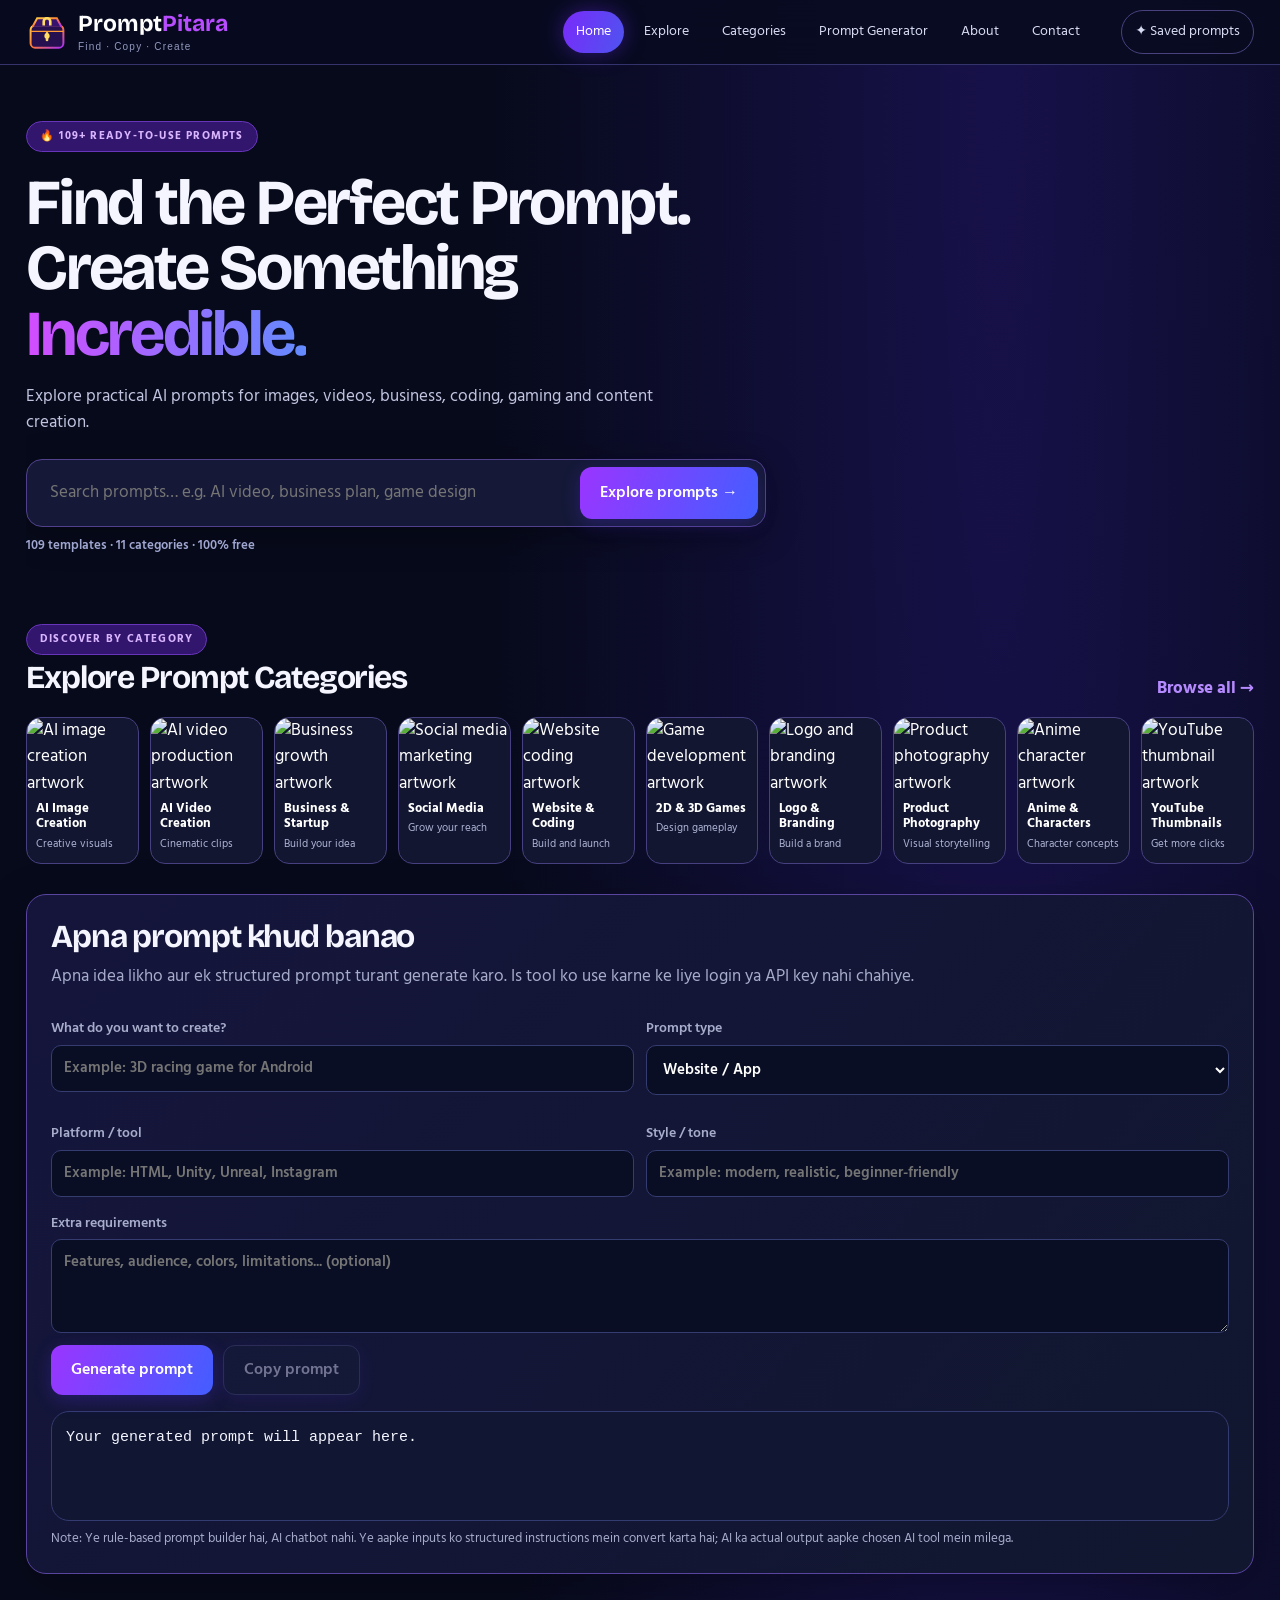
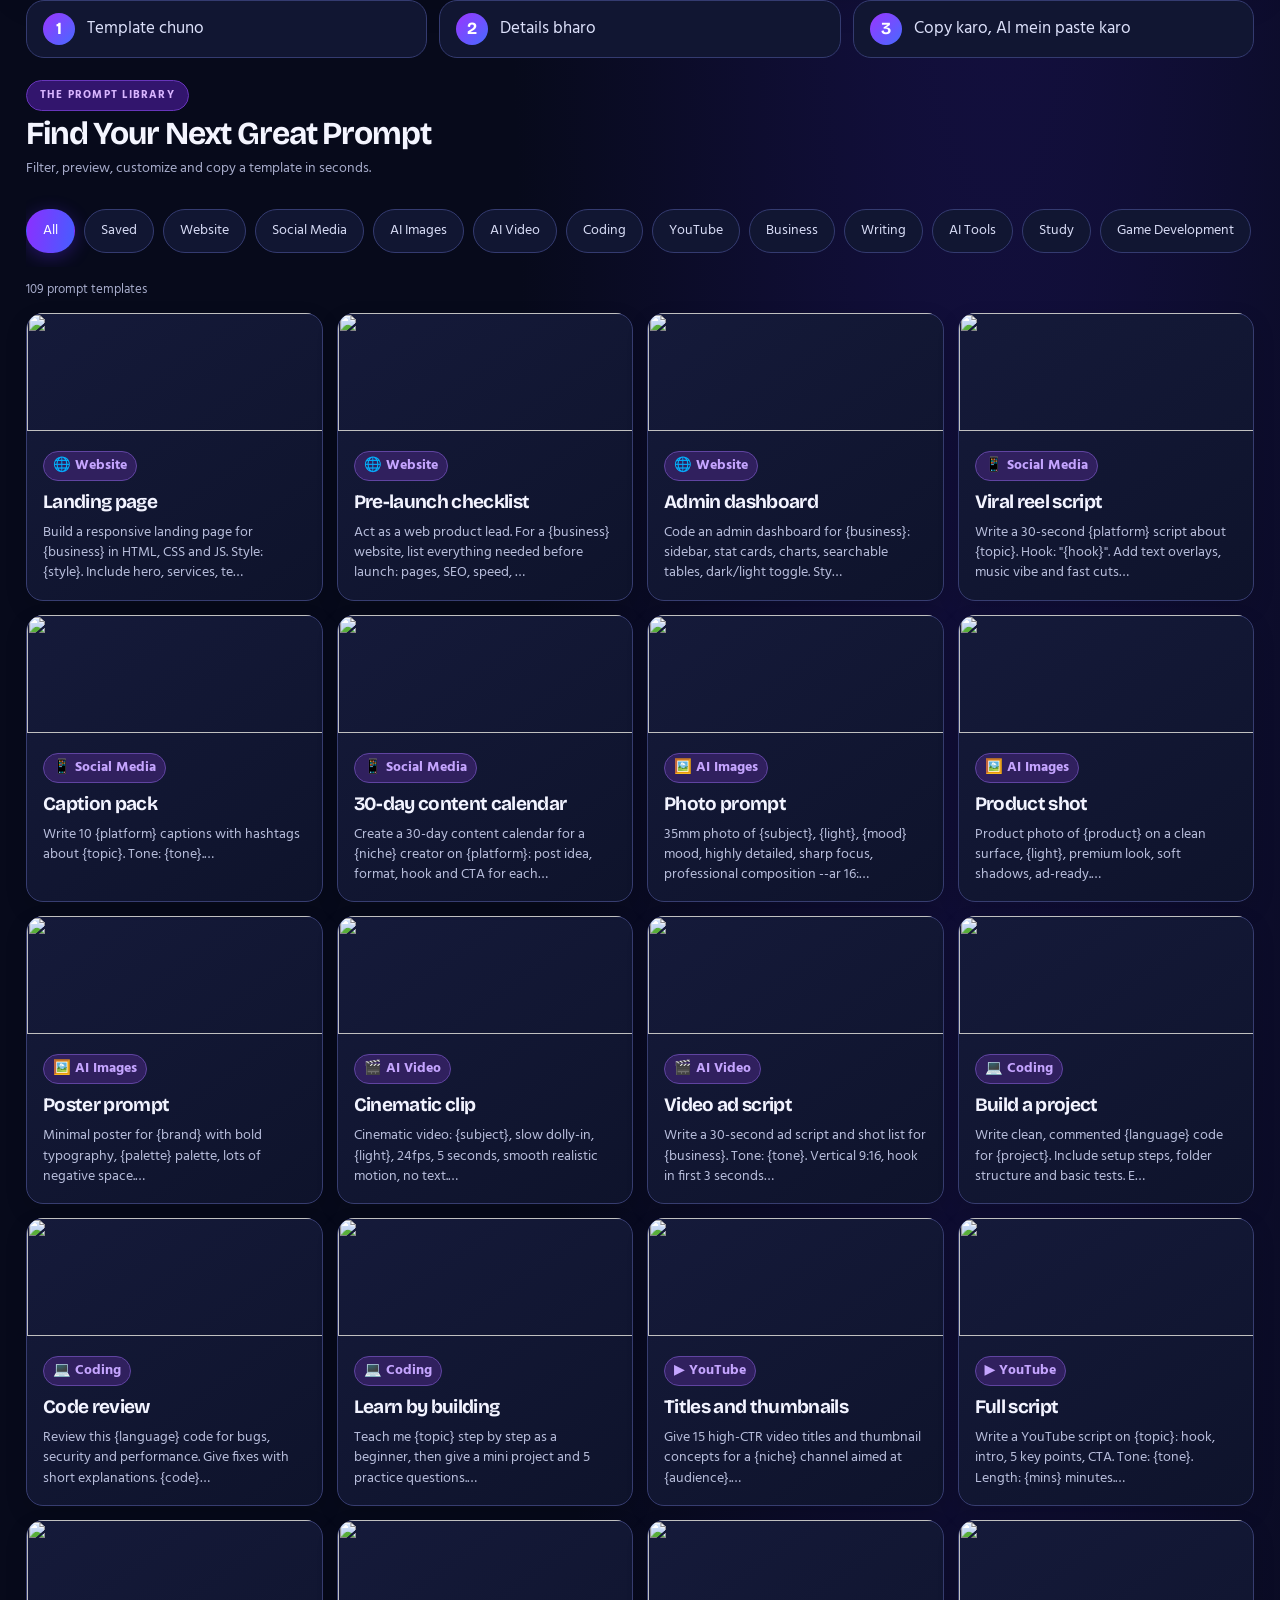
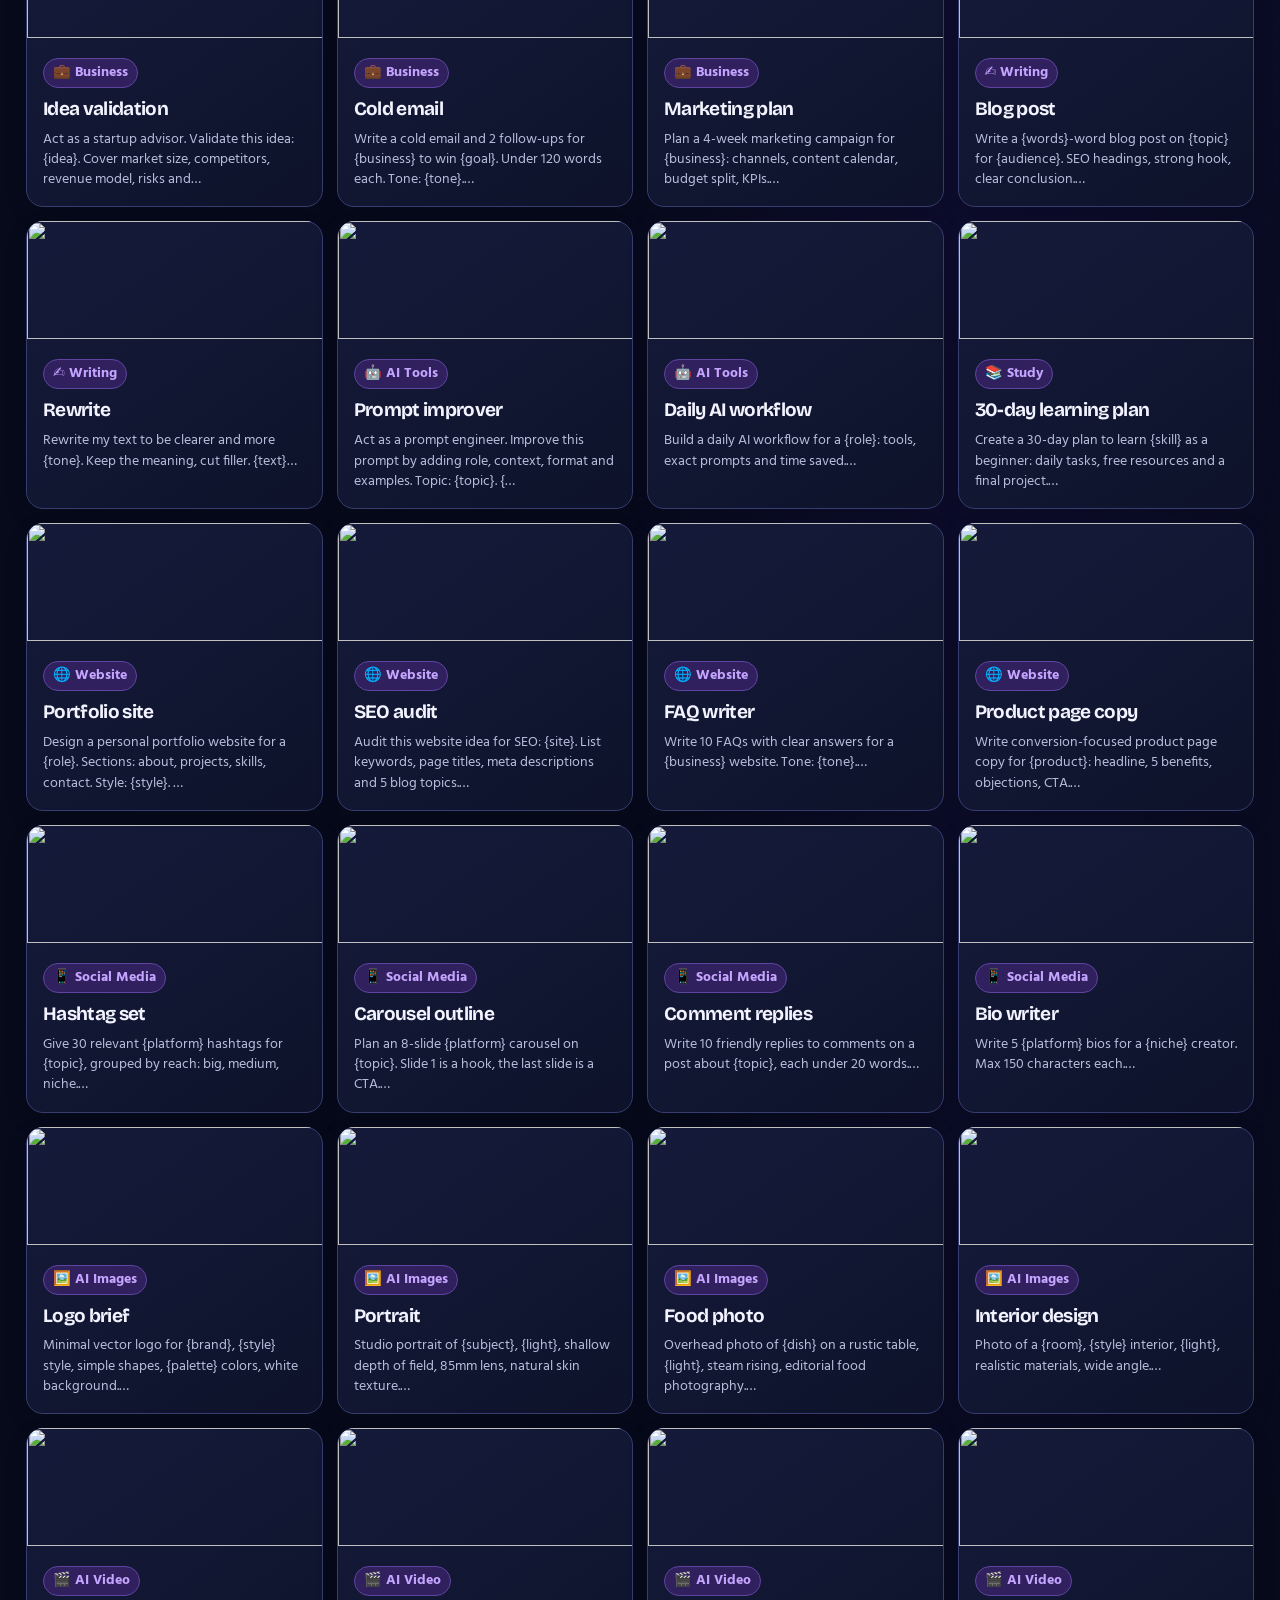
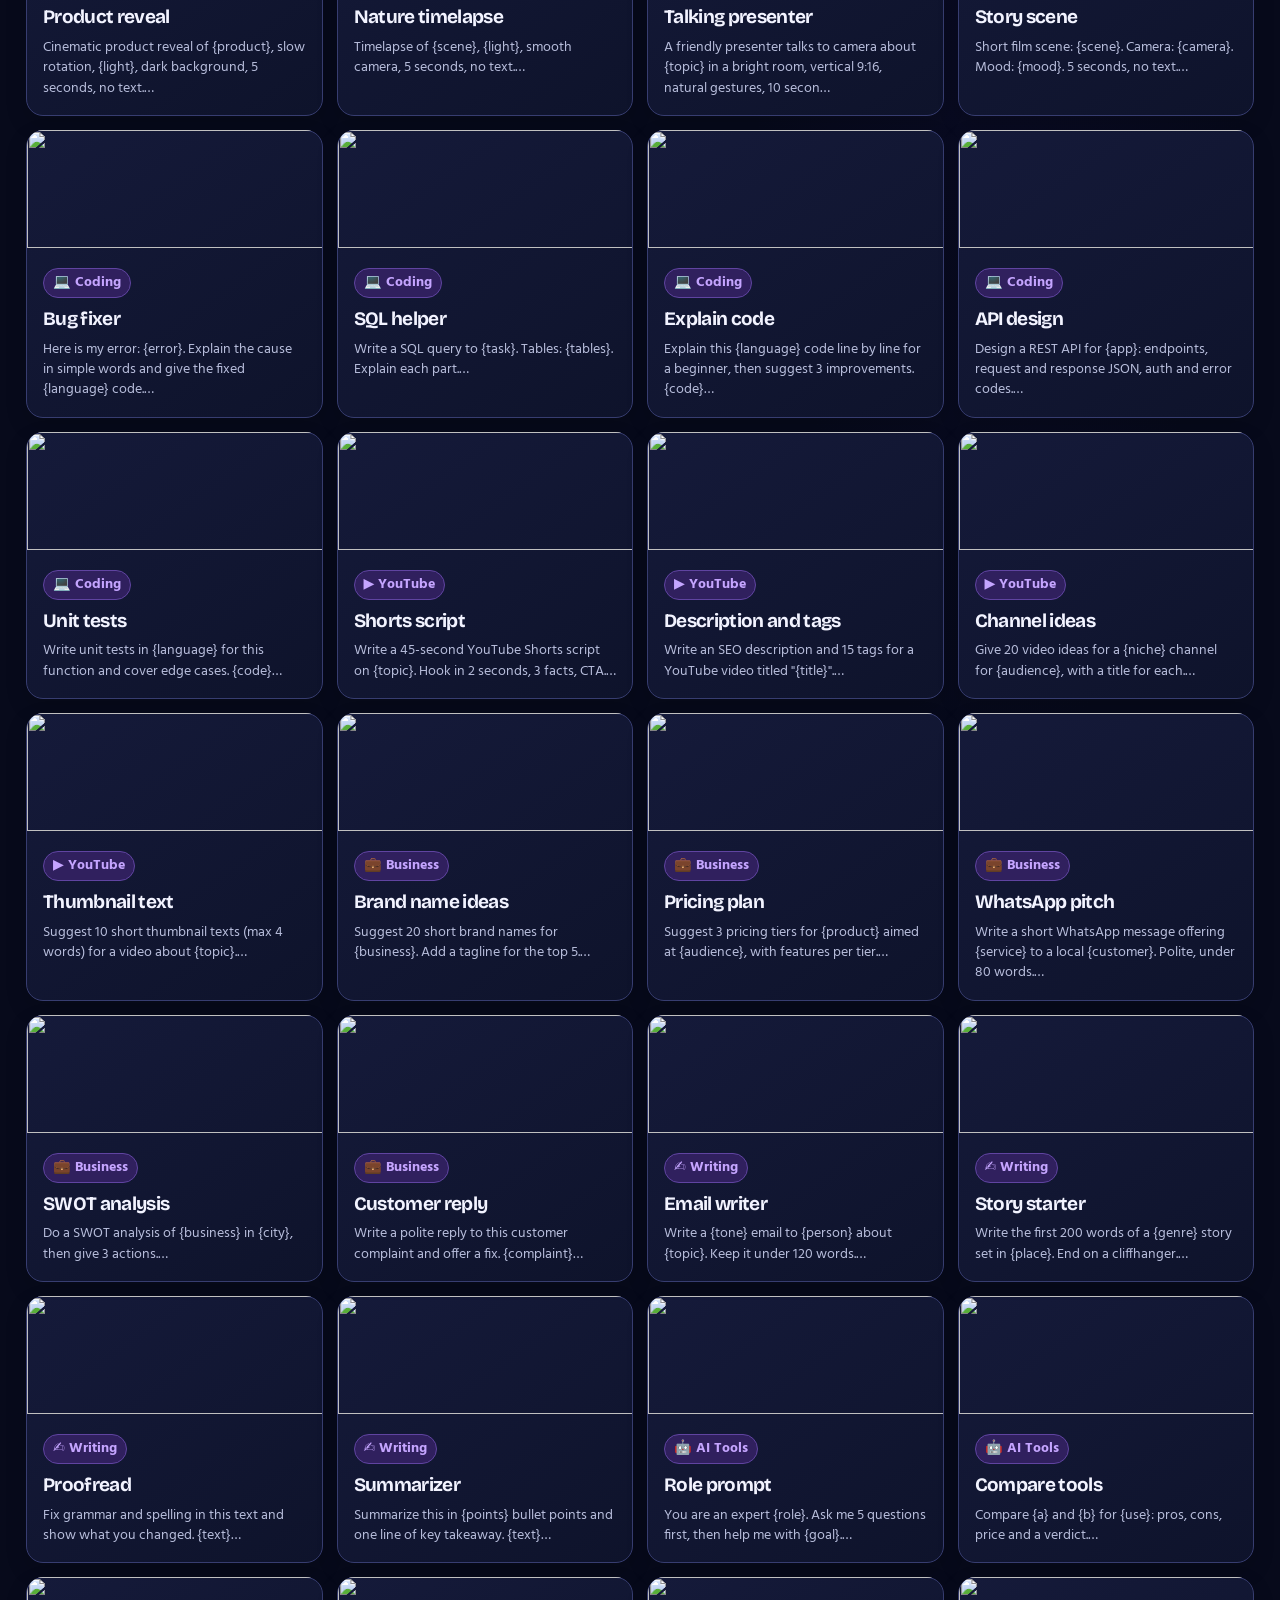
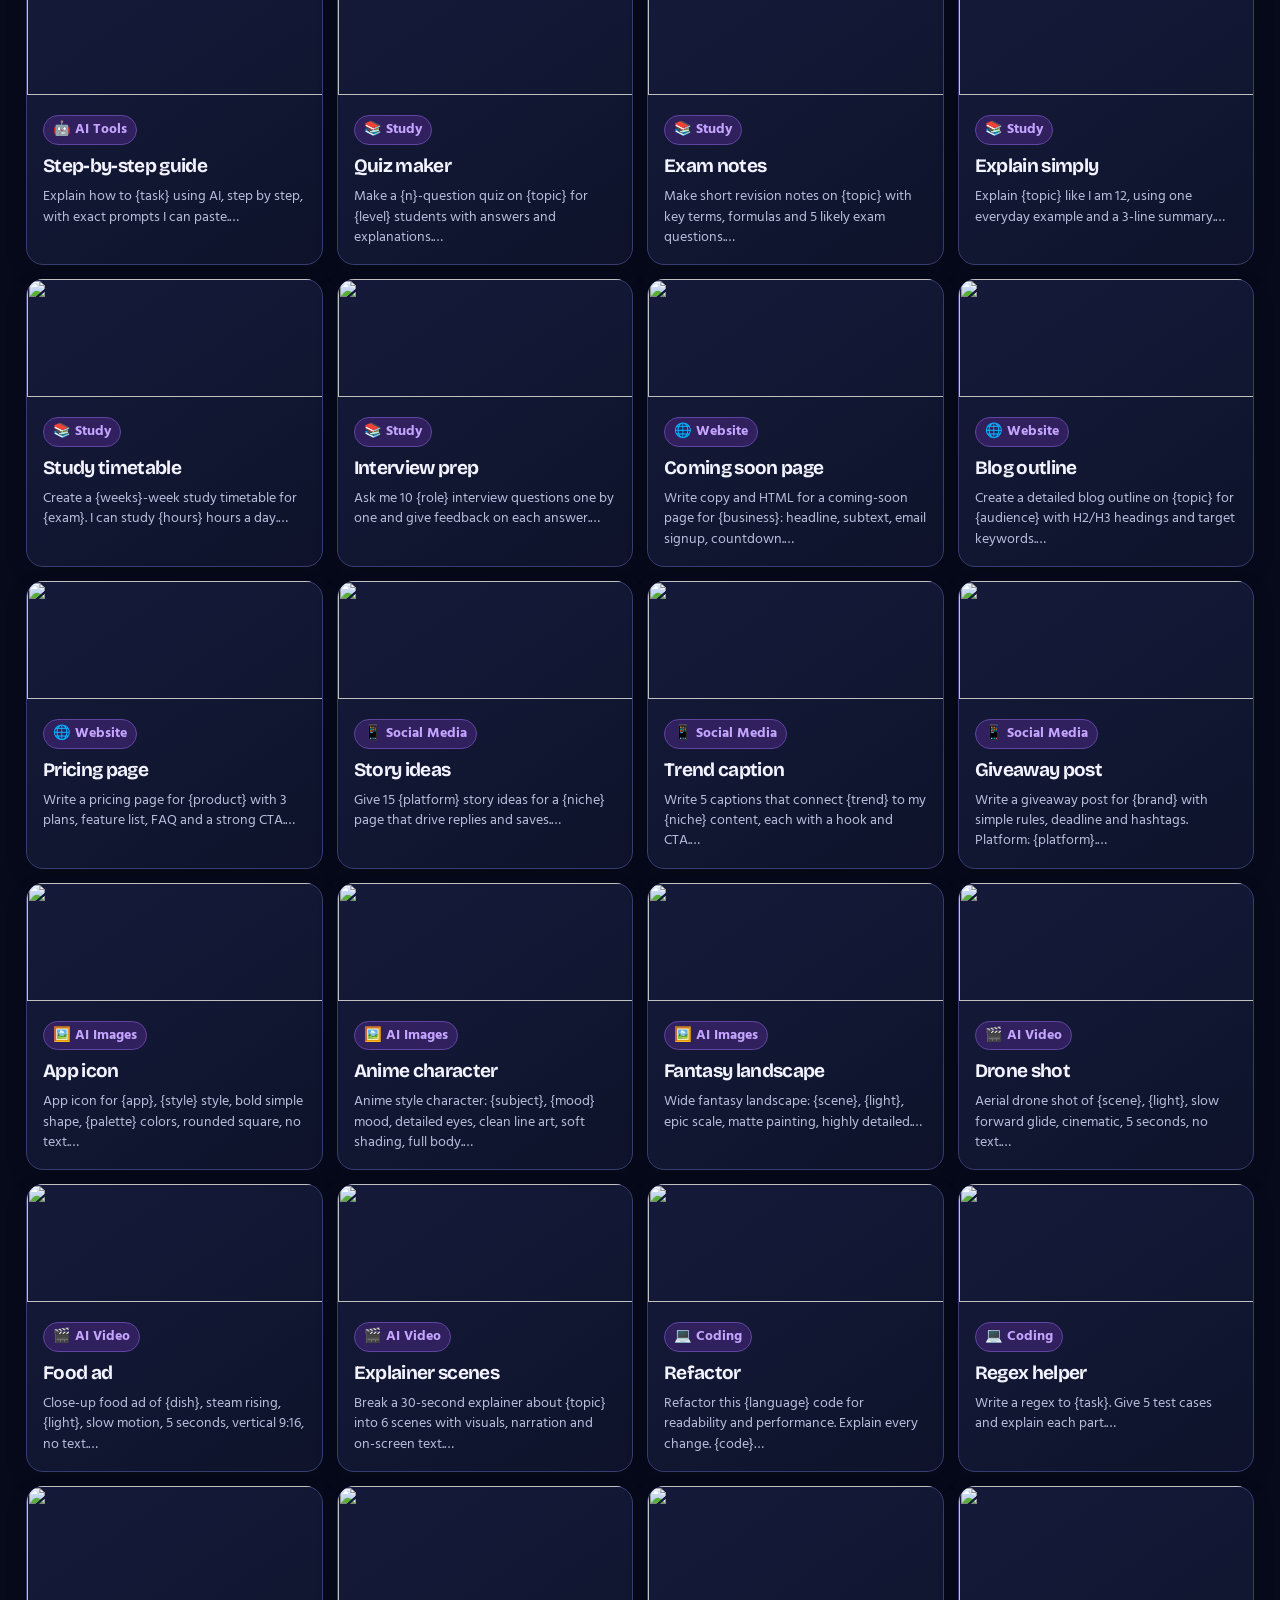
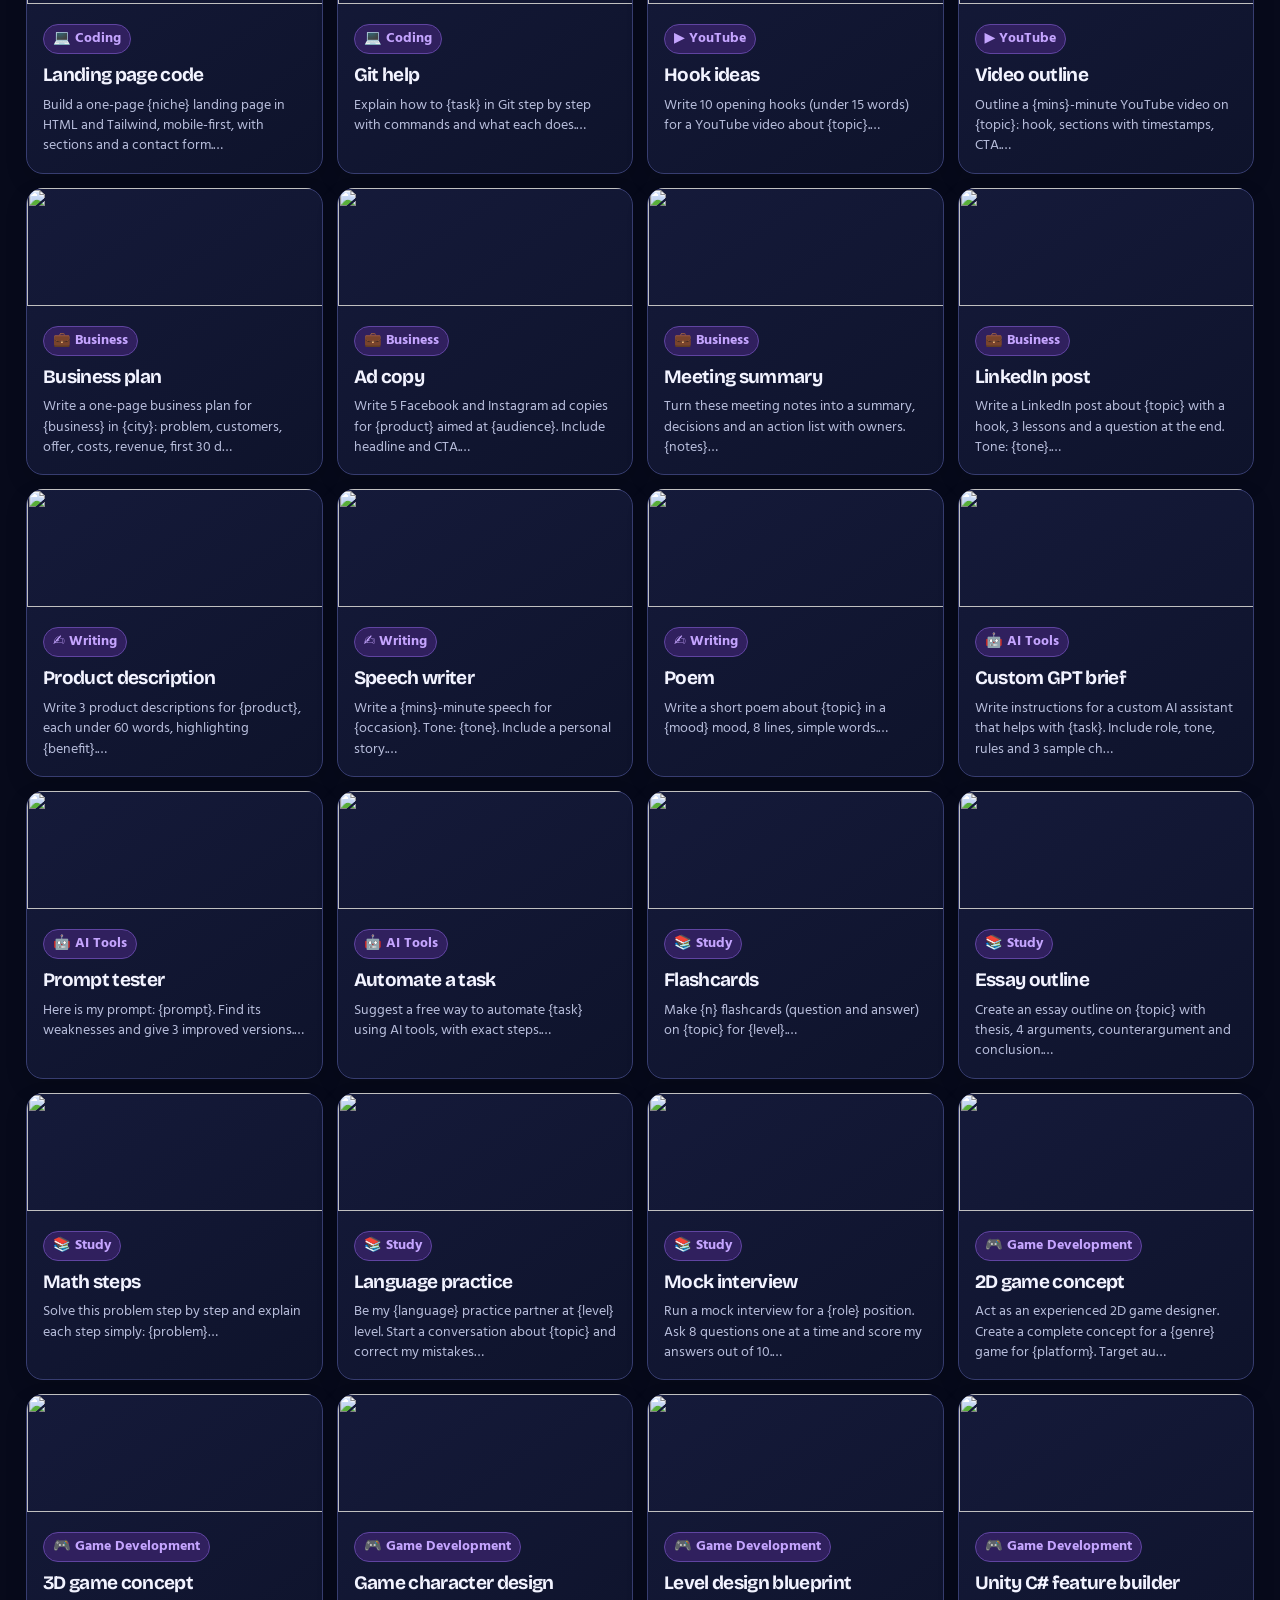
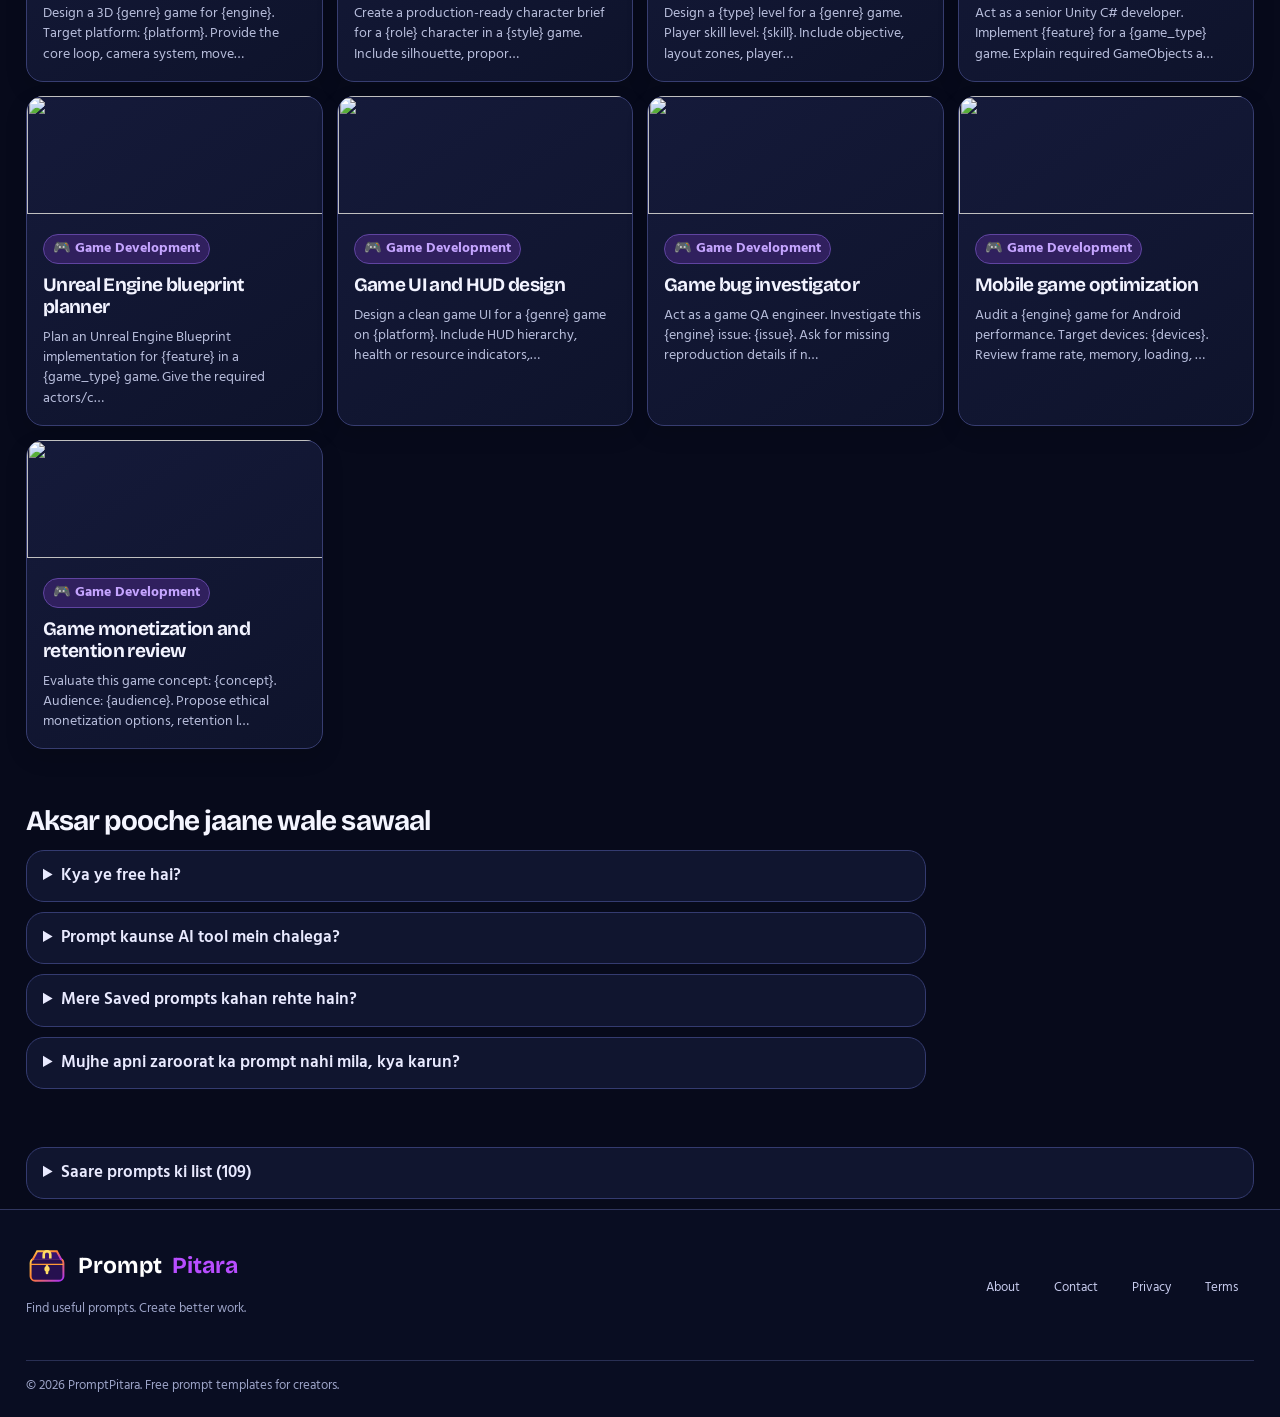
==== commit a22f8d87: "Add files via upload" ====
--- a/index.html
+++ b/index.html
@@ -1,8 +1,20 @@
 <!doctype html><html lang="en"><head><meta charset="utf-8"><meta name="viewport" content="width=device-width,initial-scale=1,interactive-widget=resizes-content"><link rel="icon" href="/favicon.svg"><link rel="preconnect" href="https://fonts.googleapis.com"><link href="https://fonts.googleapis.com/css2?family=Bricolage+Grotesque:wght@600;700&family=Hind:wght@400;600&display=swap" rel="stylesheet"><link rel="stylesheet" href="/style.css">
-<title>PromptPitara — Free AI Prompts jo seedha kaam karein</title><meta name="description" content="Website, reels, images, coding aur business ke liye ready-to-use AI prompt templates. Details bharo, copy karo, kaam shuru karo."><link rel="canonical" href="https://promptshala-theta.vercel.app/">
-<meta property="og:type" content="website"><meta property="og:site_name" content="PromptPitara"><meta property="og:title" content="PromptPitara — Free AI Prompts"><meta property="og:description" content="Ready-to-use AI prompt templates. Details bharo, copy karo, use karo."><meta property="og:url" content="https://promptshala-theta.vercel.app/"><meta property="og:image" content="https://promptshala-theta.vercel.app/og.png"><meta name="twitter:card" content="summary_large_image"><meta name="twitter:image" content="https://promptshala-theta.vercel.app/og.png"><meta name="theme-color" content="#12202A"><style>dialog{max-height:88dvh;overflow:auto}details.ex{margin:0 0 12px}.card{transition:transform .15s,box-shadow .15s}.card:hover{transform:translateY(-2px);box-shadow:0 8px 24px #0002}.card h3{margin:2px 0}</style></head><body>
-<header><div class="wrap"><a class="brand" href="/"><img src="/logo.svg" alt="">PromptPitara</a><nav><a href="/about.html">About</a><a href="/contact.html">Contact</a></nav></div></header>
-<main class="wrap"><section class="hero"><h1>AI se kaam karwana seekho, prompt se.</h1><p>Website, reels, images, coding, games aur business ke liye ready-to-use templates. Apni details daalo, prompt copy karo.</p><p id="stats" class="stats"></p><input id="q" type="search" placeholder="Search karo: reel, logo, python…" aria-label="Search prompts"></section>
+<title>PromptPitara — Discover, Copy & Create with AI Prompts</title><meta name="description" content="Discover 109+ practical AI prompts for images, videos, business, coding, gaming and content creation. Customize, preview and copy in seconds."><link rel="canonical" href="https://promptshala-theta.vercel.app/">
+<meta property="og:type" content="website"><meta property="og:site_name" content="PromptPitara"><meta property="og:title" content="PromptPitara — Free AI Prompts"><meta property="og:description" content="Ready-to-use AI prompt templates. Details bharo, copy karo, use karo."><meta property="og:url" content="https://promptshala-theta.vercel.app/"><meta property="og:image" content="https://promptshala-theta.vercel.app/og.png"><meta name="twitter:card" content="summary_large_image"><meta name="twitter:image" content="https://promptshala-theta.vercel.app/og.png"><meta name="theme-color" content="#070a1b"><style>dialog{max-height:88dvh;overflow:auto}details.ex{margin:0 0 12px}.card{transition:transform .15s,box-shadow .15s}.card:hover{transform:translateY(-2px);box-shadow:0 8px 24px #0002}.card h3{margin:2px 0}</style></head><body>
+<header class="site-header"><div class="wrap header-inner"><a class="brand" href="/" aria-label="PromptPitara home"><img src="/logo.svg" alt=""> <span>Prompt<span class="brand-accent">Pitara</span><small>Find · Copy · Create</small></span></a><nav aria-label="Main navigation"><a class="nav-active" href="/">Home</a><a href="#categories">Explore</a><a href="#categories">Categories</a><a href="#builder-title">Prompt Generator</a><a href="/about.html">About</a><a href="/contact.html">Contact</a></nav><a class="nav-saved" href="#chips" id="saved-shortcut">✦ Saved prompts</a></div></header>
+<main class="wrap main-wrap"><section class="hero hero-pro"><div class="hero-copy"><span class="eyebrow">🔥 109+ READY-TO-USE PROMPTS</span><h1>Find the Perfect Prompt.<br> Create Something <span>Incredible.</span></h1><p>Explore practical AI prompts for images, videos, business, coding, gaming and content creation.</p><div class="hero-search"><input id="q" type="search" placeholder="Search prompts… e.g. AI video, business plan, game design" aria-label="Search prompts"><a href="#prompt-library" class="btn search-btn">Explore prompts →</a></div><p id="stats" class="stats"></p></div><div class="hero-art" role="img" aria-label="Futuristic AI robot with glowing creative tools"></div></section>
+<section class="category-section" id="categories"><div class="section-heading"><div><span class="eyebrow">DISCOVER BY CATEGORY</span><h2>Explore Prompt Categories</h2></div><a href="#prompt-library">Browse all →</a></div><div class="category-showcase">
+<a class="category-tile" href="#prompt-library" data-category="AI Images"><img src="/assets/categories/category-01.webp" alt="AI image creation artwork"><span>AI Image Creation</span><small>Creative visuals</small></a>
+<a class="category-tile" href="#prompt-library" data-category="AI Video"><img src="/assets/categories/category-02.webp" alt="AI video production artwork"><span>AI Video Creation</span><small>Cinematic clips</small></a>
+<a class="category-tile" href="#prompt-library" data-category="Business"><img src="/assets/categories/category-03.webp" alt="Business growth artwork"><span>Business & Startup</span><small>Build your idea</small></a>
+<a class="category-tile" href="#prompt-library" data-category="Social Media"><img src="/assets/categories/category-04.webp" alt="Social media marketing artwork"><span>Social Media</span><small>Grow your reach</small></a>
+<a class="category-tile" href="#prompt-library" data-category="Website"><img src="/assets/categories/category-05.webp" alt="Website coding artwork"><span>Website & Coding</span><small>Build and launch</small></a>
+<a class="category-tile" href="#prompt-library" data-category="Game Development"><img src="/assets/categories/category-06.webp" alt="Game development artwork"><span>2D & 3D Games</span><small>Design gameplay</small></a>
+<a class="category-tile" href="#prompt-library" data-category="AI Tools"><img src="/assets/categories/category-07.webp" alt="Logo and branding artwork"><span>Logo & Branding</span><small>Build a brand</small></a>
+<a class="category-tile" href="#prompt-library" data-category="AI Images"><img src="/assets/categories/category-08.webp" alt="Product photography artwork"><span>Product Photography</span><small>Visual storytelling</small></a>
+<a class="category-tile" href="#prompt-library" data-category="AI Images"><img src="/assets/categories/category-09.webp" alt="Anime character artwork"><span>Anime & Characters</span><small>Character concepts</small></a>
+<a class="category-tile" href="#prompt-library" data-category="YouTube"><img src="/assets/categories/category-10.webp" alt="YouTube thumbnail artwork"><span>YouTube Thumbnails</span><small>Get more clicks</small></a>
+</div></section>
 <section class="quick-builder" aria-labelledby="builder-title">
 <h2 id="builder-title">Apna prompt khud banao</h2><p>Apna idea likho aur ek structured prompt turant generate karo. Is tool ko use karne ke liye login ya API key nahi chahiye.</p>
 <div class="builder-grid">
@@ -17,11 +29,11 @@
 <p class="builder-note">Note: Ye rule-based prompt builder hai, AI chatbot nahi. Ye aapke inputs ko structured instructions mein convert karta hai; AI ka actual output aapke chosen AI tool mein milega.</p>
 </section>
 <section class="steps"><div><b>1</b><span>Template chuno</span></div><div><b>2</b><span>Details bharo</span></div><div><b>3</b><span>Copy karo, AI mein paste karo</span></div></section>
-<div id="chips" class="chips"></div><p id="count" style="color:var(--mute)"></p><div id="grid" class="grid"></div>
+<section id="prompt-library" class="library-section"><div class="section-heading"><div><span class="eyebrow">THE PROMPT LIBRARY</span><h2>Find Your Next Great Prompt</h2><p>Filter, preview, customize and copy a template in seconds.</p></div></div><div id="chips" class="chips"></div><p id="count" class="result-count" style="color:var(--mute)"></p><div id="grid" class="grid"></div></section>
 <section class="faq"><h2>Aksar pooche jaane wale sawaal</h2>
 <details><summary>Kya ye free hai?</summary><p>Haan, saare prompts free hain. Koi login ya payment nahi chahiye.</p></details>
 <details><summary>Prompt kaunse AI tool mein chalega?</summary><p>ChatGPT, Gemini, Claude, Midjourney, Flow jaise kisi bhi tool mein. Bas copy karke paste karo.</p></details>
 <details><summary>Mere Saved prompts kahan rehte hain?</summary><p>Aapke apne browser mein, isliye wo sirf isi phone ya browser par dikhenge.</p></details>
 <details><summary>Mujhe apni zaroorat ka prompt nahi mila, kya karun?</summary><p>Contact page par likho. Hum naye templates add karte rehte hain.</p></details></section><details class="all"><summary>Saare prompts ki list (109)</summary><ul style="columns:2;padding-left:18px"><li><a href="/p/website-landing-page">Landing page</a></li><li><a href="/p/website-pre-launch-checklist">Pre-launch checklist</a></li><li><a href="/p/website-admin-dashboard">Admin dashboard</a></li><li><a href="/p/social-media-viral-reel-script">Viral reel script</a></li><li><a href="/p/social-media-caption-pack">Caption pack</a></li><li><a href="/p/social-media-30-day-content-calendar">30-day content calendar</a></li><li><a href="/p/ai-images-photo-prompt">Photo prompt</a></li><li><a href="/p/ai-images-product-shot">Product shot</a></li><li><a href="/p/ai-images-poster-prompt">Poster prompt</a></li><li><a href="/p/ai-video-cinematic-clip">Cinematic clip</a></li><li><a href="/p/ai-video-video-ad-script">Video ad script</a></li><li><a href="/p/coding-build-a-project">Build a project</a></li><li><a href="/p/coding-code-review">Code review</a></li><li><a href="/p/coding-learn-by-building">Learn by building</a></li><li><a href="/p/youtube-titles-and-thumbnails">Titles and thumbnails</a></li><li><a href="/p/youtube-full-script">Full script</a></li><li><a href="/p/business-idea-validation">Idea validation</a></li><li><a href="/p/business-cold-email">Cold email</a></li><li><a href="/p/business-marketing-plan">Marketing plan</a></li><li><a href="/p/writing-blog-post">Blog post</a></li><li><a href="/p/writing-rewrite">Rewrite</a></li><li><a href="/p/ai-tools-prompt-improver">Prompt improver</a></li><li><a href="/p/ai-tools-daily-ai-workflow">Daily AI workflow</a></li><li><a href="/p/study-30-day-learning-plan">30-day learning plan</a></li><li><a href="/p/website-portfolio-site">Portfolio site</a></li><li><a href="/p/website-seo-audit">SEO audit</a></li><li><a href="/p/website-faq-writer">FAQ writer</a></li><li><a href="/p/website-product-page-copy">Product page copy</a></li><li><a href="/p/social-media-hashtag-set">Hashtag set</a></li><li><a href="/p/social-media-carousel-outline">Carousel outline</a></li><li><a href="/p/social-media-comment-replies">Comment replies</a></li><li><a href="/p/social-media-bio-writer">Bio writer</a></li><li><a href="/p/ai-images-logo-brief">Logo brief</a></li><li><a href="/p/ai-images-portrait">Portrait</a></li><li><a href="/p/ai-images-food-photo">Food photo</a></li><li><a href="/p/ai-images-interior-design">Interior design</a></li><li><a href="/p/ai-video-product-reveal">Product reveal</a></li><li><a href="/p/ai-video-nature-timelapse">Nature timelapse</a></li><li><a href="/p/ai-video-talking-presenter">Talking presenter</a></li><li><a href="/p/ai-video-story-scene">Story scene</a></li><li><a href="/p/coding-bug-fixer">Bug fixer</a></li><li><a href="/p/coding-sql-helper">SQL helper</a></li><li><a href="/p/coding-explain-code">Explain code</a></li><li><a href="/p/coding-api-design">API design</a></li><li><a href="/p/coding-unit-tests">Unit tests</a></li><li><a href="/p/youtube-shorts-script">Shorts script</a></li><li><a href="/p/youtube-description-and-tags">Description and tags</a></li><li><a href="/p/youtube-channel-ideas">Channel ideas</a></li><li><a href="/p/youtube-thumbnail-text">Thumbnail text</a></li><li><a href="/p/business-brand-name-ideas">Brand name ideas</a></li><li><a href="/p/business-pricing-plan">Pricing plan</a></li><li><a href="/p/business-whatsapp-pitch">WhatsApp pitch</a></li><li><a href="/p/business-swot-analysis">SWOT analysis</a></li><li><a href="/p/business-customer-reply">Customer reply</a></li><li><a href="/p/writing-email-writer">Email writer</a></li><li><a href="/p/writing-story-starter">Story starter</a></li><li><a href="/p/writing-proofread">Proofread</a></li><li><a href="/p/writing-summarizer">Summarizer</a></li><li><a href="/p/ai-tools-role-prompt">Role prompt</a></li><li><a href="/p/ai-tools-compare-tools">Compare tools</a></li><li><a href="/p/ai-tools-step-by-step-guide">Step-by-step guide</a></li><li><a href="/p/study-quiz-maker">Quiz maker</a></li><li><a href="/p/study-exam-notes">Exam notes</a></li><li><a href="/p/study-explain-simply">Explain simply</a></li><li><a href="/p/study-study-timetable">Study timetable</a></li><li><a href="/p/study-interview-prep">Interview prep</a></li><li><a href="/p/website-coming-soon-page">Coming soon page</a></li><li><a href="/p/website-blog-outline">Blog outline</a></li><li><a href="/p/website-pricing-page">Pricing page</a></li><li><a href="/p/social-media-story-ideas">Story ideas</a></li><li><a href="/p/social-media-trend-caption">Trend caption</a></li><li><a href="/p/social-media-giveaway-post">Giveaway post</a></li><li><a href="/p/ai-images-app-icon">App icon</a></li><li><a href="/p/ai-images-anime-character">Anime character</a></li><li><a href="/p/ai-images-fantasy-landscape">Fantasy landscape</a></li><li><a href="/p/ai-video-drone-shot">Drone shot</a></li><li><a href="/p/ai-video-food-ad">Food ad</a></li><li><a href="/p/ai-video-explainer-scenes">Explainer scenes</a></li><li><a href="/p/coding-refactor">Refactor</a></li><li><a href="/p/coding-regex-helper">Regex helper</a></li><li><a href="/p/coding-landing-page-code">Landing page code</a></li><li><a href="/p/coding-git-help">Git help</a></li><li><a href="/p/youtube-hook-ideas">Hook ideas</a></li><li><a href="/p/youtube-video-outline">Video outline</a></li><li><a href="/p/business-business-plan">Business plan</a></li><li><a href="/p/business-ad-copy">Ad copy</a></li><li><a href="/p/business-meeting-summary">Meeting summary</a></li><li><a href="/p/business-linkedin-post">LinkedIn post</a></li><li><a href="/p/writing-product-description">Product description</a></li><li><a href="/p/writing-speech-writer">Speech writer</a></li><li><a href="/p/writing-poem">Poem</a></li><li><a href="/p/ai-tools-custom-gpt-brief">Custom GPT brief</a></li><li><a href="/p/ai-tools-prompt-tester">Prompt tester</a></li><li><a href="/p/ai-tools-automate-a-task">Automate a task</a></li><li><a href="/p/study-flashcards">Flashcards</a></li><li><a href="/p/study-essay-outline">Essay outline</a></li><li><a href="/p/study-math-steps">Math steps</a></li><li><a href="/p/study-language-practice">Language practice</a></li><li><a href="/p/study-mock-interview">Mock interview</a></li><li><a href="/p/game-development-2d-game-concept">2D game concept</a></li><li><a href="/p/game-development-3d-game-concept">3D game concept</a></li><li><a href="/p/game-development-game-character-design">Game character design</a></li><li><a href="/p/game-development-level-design-blueprint">Level design blueprint</a></li><li><a href="/p/game-development-unity-csharp-feature-builder">Unity C# feature builder</a></li><li><a href="/p/game-development-unreal-engine-blueprint-planner">Unreal Engine blueprint planner</a></li><li><a href="/p/game-development-game-ui-and-hud-design">Game UI and HUD design</a></li><li><a href="/p/game-development-game-bug-investigator">Game bug investigator</a></li><li><a href="/p/game-development-mobile-game-optimization">Mobile game optimization</a></li><li><a href="/p/game-development-game-monetization-and-retention-review">Game monetization and retention review</a></li></ul></details></main>
 <dialog id="dlg"><h2 id="dt"></h2><div id="fields"></div><div id="out" class="out"></div><details id="exd" hidden><summary>Namuna nateeja dekho</summary><div id="ext" class="out"></div><small style="color:var(--mute)">Ye sirf ek namuna hai (default values ke saath). AI ka asli jawab alag ho sakta hai.</small></details><div class="row" style="margin-top:12px"><button id="copy" class="btn">Copy prompt</button><button id="save" class="btn alt">Save</button><button id="share" class="btn alt">Share</button><a id="page" class="btn alt" href="#" style="text-decoration:none;display:inline-block">Open page</a><button id="close" class="btn alt">Close</button></div></dialog>
-<footer><div class="wrap"><a href="/about.html">About</a><a href="/contact.html">Contact</a><a href="/privacy.html">Privacy</a><a href="/terms.html">Terms</a><p>© 2026 PromptPitara. Sabke liye free AI prompts.</p></div></footer><script src="/examples.js"></script><script src="/app.js"></script></body></html>
+<footer class="site-footer"><div class="wrap footer-inner"><div><a class="brand" href="/"><img src="/logo.svg" alt="">Prompt<span class="brand-accent">Pitara</span></a><p>Find useful prompts. Create better work.</p></div><div class="footer-links"><a href="/about.html">About</a><a href="/contact.html">Contact</a><a href="/privacy.html">Privacy</a><a href="/terms.html">Terms</a></div><p class="copyright">© 2026 PromptPitara. Free prompt templates for creators.</p></div></footer><script src="/examples.js"></script><script src="/app.js"></script></body></html>
--- a/style.css
+++ b/style.css
@@ -57,3 +57,18 @@
 .builder-actions{margin-top:12px}.builder-actions button:disabled{opacity:.45;cursor:not-allowed}
 .builder-output{min-height:110px;margin-bottom:8px}.builder-note{font-size:13px!important;margin:0!important}
 @media(max-width:560px){.quick-builder{padding:16px}.builder-grid{grid-template-columns:1fr}.builder-actions>*{flex:1 1 100%}}
+
+/* PromptPitara Pro refresh — responsive neon marketplace visual system */
+:root{--bg:#070a1b;--ink:#f4f5ff;--mute:#a7accb;--card:#111632;--line:#343b70;--acc:#8b35ff;--teal:#5f9dff;--r:18px;color-scheme:dark}
+body{background:radial-gradient(ellipse at 78% 0%,#17114a 0%,transparent 36%),var(--bg);color:var(--ink);font-family:Inter,Hind,system-ui,sans-serif;line-height:1.55}
+.wrap{max-width:1440px;padding-left:26px;padding-right:26px}
+a{color:#b68aff}h1,h2,h3{letter-spacing:-.035em}
+.site-header{position:sticky;top:0;z-index:30;background:#080b20ed;border-bottom:1px solid #34336c;backdrop-filter:blur(18px)}.header-inner{height:76px;display:flex;align-items:center;gap:28px}.brand{color:#fff;font-size:23px;line-height:1}.brand img{width:42px;height:42px}.brand-accent{color:#b84dff}.brand small{display:block;color:#9298bd;font:500 10px/1.3 Inter,sans-serif;letter-spacing:.12em;margin-top:5px}.site-header nav{display:flex;align-items:center;gap:7px;margin-left:auto}.site-header nav a,.nav-saved{color:#d8dcf4;text-decoration:none;font-size:14px;padding:10px 13px;border-radius:30px;margin:0;white-space:nowrap}.site-header nav a:hover,.site-header nav .nav-active{background:linear-gradient(110deg,#792bfa,#4e54ef);color:#fff;box-shadow:0 0 22px #702aff65}.nav-saved{border:1px solid #49427e}
+.main-wrap{padding-top:18px}.hero-pro{position:relative;display:flex;align-items:center;min-height:365px;padding:38px 0 30px;overflow:hidden}.hero-copy{position:relative;z-index:2;width:61%}.eyebrow{display:inline-flex;color:#d9b5ff;background:#32156d;border:1px solid #6735ba;border-radius:99px;padding:6px 13px;font-size:11px;font-weight:800;letter-spacing:.11em}.hero-pro h1{font-size:clamp(38px,5vw,68px);max-width:850px;line-height:1.02;margin:18px 0}.hero-pro h1 span{background:linear-gradient(90deg,#d34cff,#638bff);-webkit-background-clip:text;background-clip:text;color:transparent}.hero-pro p{color:#c0c4df;font-size:17px;max-width:660px}.hero-search{display:flex;gap:10px;max-width:740px;margin-top:22px;padding:7px;border:1px solid #51418d;border-radius:16px;background:#151937;box-shadow:0 8px 35px #0005}.hero-search input{background:transparent;border:0;min-width:0}.hero-search input:focus{outline:0}.search-btn{display:flex;align-items:center;white-space:nowrap;text-decoration:none;background:linear-gradient(110deg,#922cff,#375eff);color:#fff;border-radius:12px;padding:10px 20px}.hero-pro .stats{font-size:13px;color:#9fa6d0;margin-top:9px}.hero-art{position:absolute;right:-12px;top:0;width:48%;height:100%;background:url('/assets/hero/ai-robot.webp') center/contain no-repeat;filter:drop-shadow(0 0 34px #4e3dff65);opacity:.95;pointer-events:none}
+.section-heading{display:flex;align-items:end;justify-content:space-between;gap:16px;margin:20px 0 15px}.section-heading h2{font-size:clamp(24px,3vw,32px);margin:5px 0}.section-heading p{margin:0;color:var(--mute);font-size:14px}.section-heading>a{white-space:nowrap;text-decoration:none;font-weight:700}.category-showcase{display:grid;grid-template-columns:repeat(10,minmax(0,1fr));gap:11px;margin-bottom:30px}.category-tile{min-width:0;overflow:hidden;position:relative;border:1px solid #464080;border-radius:15px;background:#121630;text-decoration:none;color:#fff;transition:transform .2s,border-color .2s,box-shadow .2s}.category-tile:hover{transform:translateY(-4px);border-color:#b04dff;box-shadow:0 10px 28px #5b2bff35}.category-tile img{display:block;width:100%;aspect-ratio:1.5;object-fit:cover}.category-tile span{display:block;padding:9px 9px 0;font-weight:800;font-size:13px;line-height:1.2}.category-tile small{display:block;padding:4px 9px 10px;color:#aeb4d5;font-size:11px}.quick-builder{margin:28px 0 26px;padding:24px;background:linear-gradient(130deg,#15153c,#11172f);border:1px solid #5944a0;border-radius:20px;box-shadow:0 12px 45px #0004}.quick-builder h2{font-size:clamp(24px,3vw,32px)}.quick-builder>p{color:var(--mute)}.builder-grid input,.builder-grid select,.quick-builder textarea{background:#090e24;border-color:#353c70;color:#fff}.btn{background:linear-gradient(110deg,#9a35ff,#435eff);color:white;border-radius:12px;box-shadow:0 5px 18px #5d32ff40}.btn.alt{background:#171d3b;border:1px solid #464b7c;color:#e5e7ff}.steps{margin:22px 0}.steps div{background:#111632;border-color:#343b70;color:#dce0fa}.steps b{background:linear-gradient(135deg,#9b35ff,#466bff);color:white}.chips{gap:9px;padding:14px 0}.chip{background:#111632;border-color:#343b70;color:#d8dcf6;font-size:14px;padding:8px 16px}.chip.on{background:linear-gradient(100deg,#8c2fff,#455eff);border-color:transparent;color:white;box-shadow:0 4px 18px #622bff55}.result-count{font-size:13px}.grid{grid-template-columns:repeat(auto-fill,minmax(245px,1fr));gap:14px}.card{position:relative;background:linear-gradient(145deg,#151a3a,#0e132b);border:1px solid #373d70;border-radius:17px;padding:0 16px 16px;min-height:175px;color:#f2f3ff;box-shadow:0 8px 22px #0002}.card:before{content:"";display:block;height:8px;margin:0 -16px 13px;border-radius:16px 16px 0 0;background:linear-gradient(90deg,#9d3bff,#3d77ff)}.card small{color:#c5a5ff;font-weight:800}.card h3{font-size:19px;margin:6px 0}.card span{color:#b8bedc;font-size:14px}.card:hover{border-color:#a34dff;box-shadow:0 12px 28px #5428b944;transform:translateY(-3px)}
+.faq{max-width:900px}.faq h2{font-size:28px}.faq details,details.all{background:#10152f;border-color:#343b70}.faq summary,details.all summary{color:#e9eaff}.faq details p{color:#b7bdd9}.site-footer{border-color:#30365f;background:#090d22;padding:34px 0 20px}.footer-inner{display:flex;align-items:center;justify-content:space-between;gap:20px;flex-wrap:wrap}.footer-inner p{color:#9da4c8;font-size:13px}.footer-links{display:flex;gap:18px;flex-wrap:wrap}.footer-links a{color:#c7cbed;text-decoration:none;font-size:13px}.copyright{width:100%;border-top:1px solid #292f54;padding-top:15px;margin:8px 0 0!important}
+@media(max-width:1100px){.category-showcase{grid-template-columns:repeat(5,minmax(0,1fr))}.hero-copy{width:66%}.hero-art{width:45%;opacity:.65}.site-header nav a{padding:8px 9px;font-size:13px}}
+@media(max-width:760px){.wrap{padding-left:17px;padding-right:17px}.header-inner{height:auto;min-height:68px;flex-wrap:wrap;gap:6px;padding-top:10px;padding-bottom:10px}.site-header nav{order:3;width:100%;overflow-x:auto;margin:0;padding:2px 0 4px}.site-header nav a{flex:none}.nav-saved{margin-left:auto}.hero-pro{min-height:unset;padding:25px 0 20px}.hero-copy{width:100%}.hero-pro h1{font-size:clamp(36px,9vw,54px);max-width:13ch}.hero-pro p{font-size:15px;max-width:95%}.hero-art{right:-75px;top:5px;width:65%;height:240px;opacity:.16}.hero-search{position:relative;z-index:3}.category-showcase{grid-template-columns:repeat(2,minmax(0,1fr));gap:10px}.category-tile{display:grid;grid-template-columns:104px 1fr;grid-template-rows:1fr auto;align-items:center}.category-tile img{grid-row:1/3;width:104px;height:100%;min-height:82px;aspect-ratio:auto}.category-tile span{padding:8px 8px 0;font-size:13px}.category-tile small{padding:2px 8px 8px}.section-heading{align-items:start}.section-heading h2{font-size:25px}.quick-builder{padding:17px}.grid{grid-template-columns:1fr}.card{min-height:145px}.footer-inner{align-items:flex-start}.footer-links{gap:12px}}
+@media(max-width:420px){.hero-search{display:block;background:transparent;border:0;padding:0;box-shadow:none}.hero-search input{background:#151937;border:1px solid #51418d;margin-bottom:8px}.search-btn{justify-content:center}.category-tile{grid-template-columns:88px 1fr}.category-tile img{width:88px}.brand{font-size:20px}.brand img{width:36px;height:36px}}
+.prompt-thumb{width:calc(100% + 32px);height:118px;object-fit:cover;margin:-1px -16px 12px;border-radius:16px 16px 0 0;display:block}.card:before{display:none}.card small{display:inline-flex;align-self:flex-start;background:#30205e;border:1px solid #6044a1;border-radius:99px;padding:3px 9px}.card h3{margin:4px 0}.card span{line-height:1.45}
+.page{color:var(--ink)}.page .out{background:#101630;border-color:#343b70}.page input{background:#101630;border-color:#343b70;color:#fff}.page h1{font-size:clamp(30px,5vw,48px)}.page h2{color:#eeeaff}
